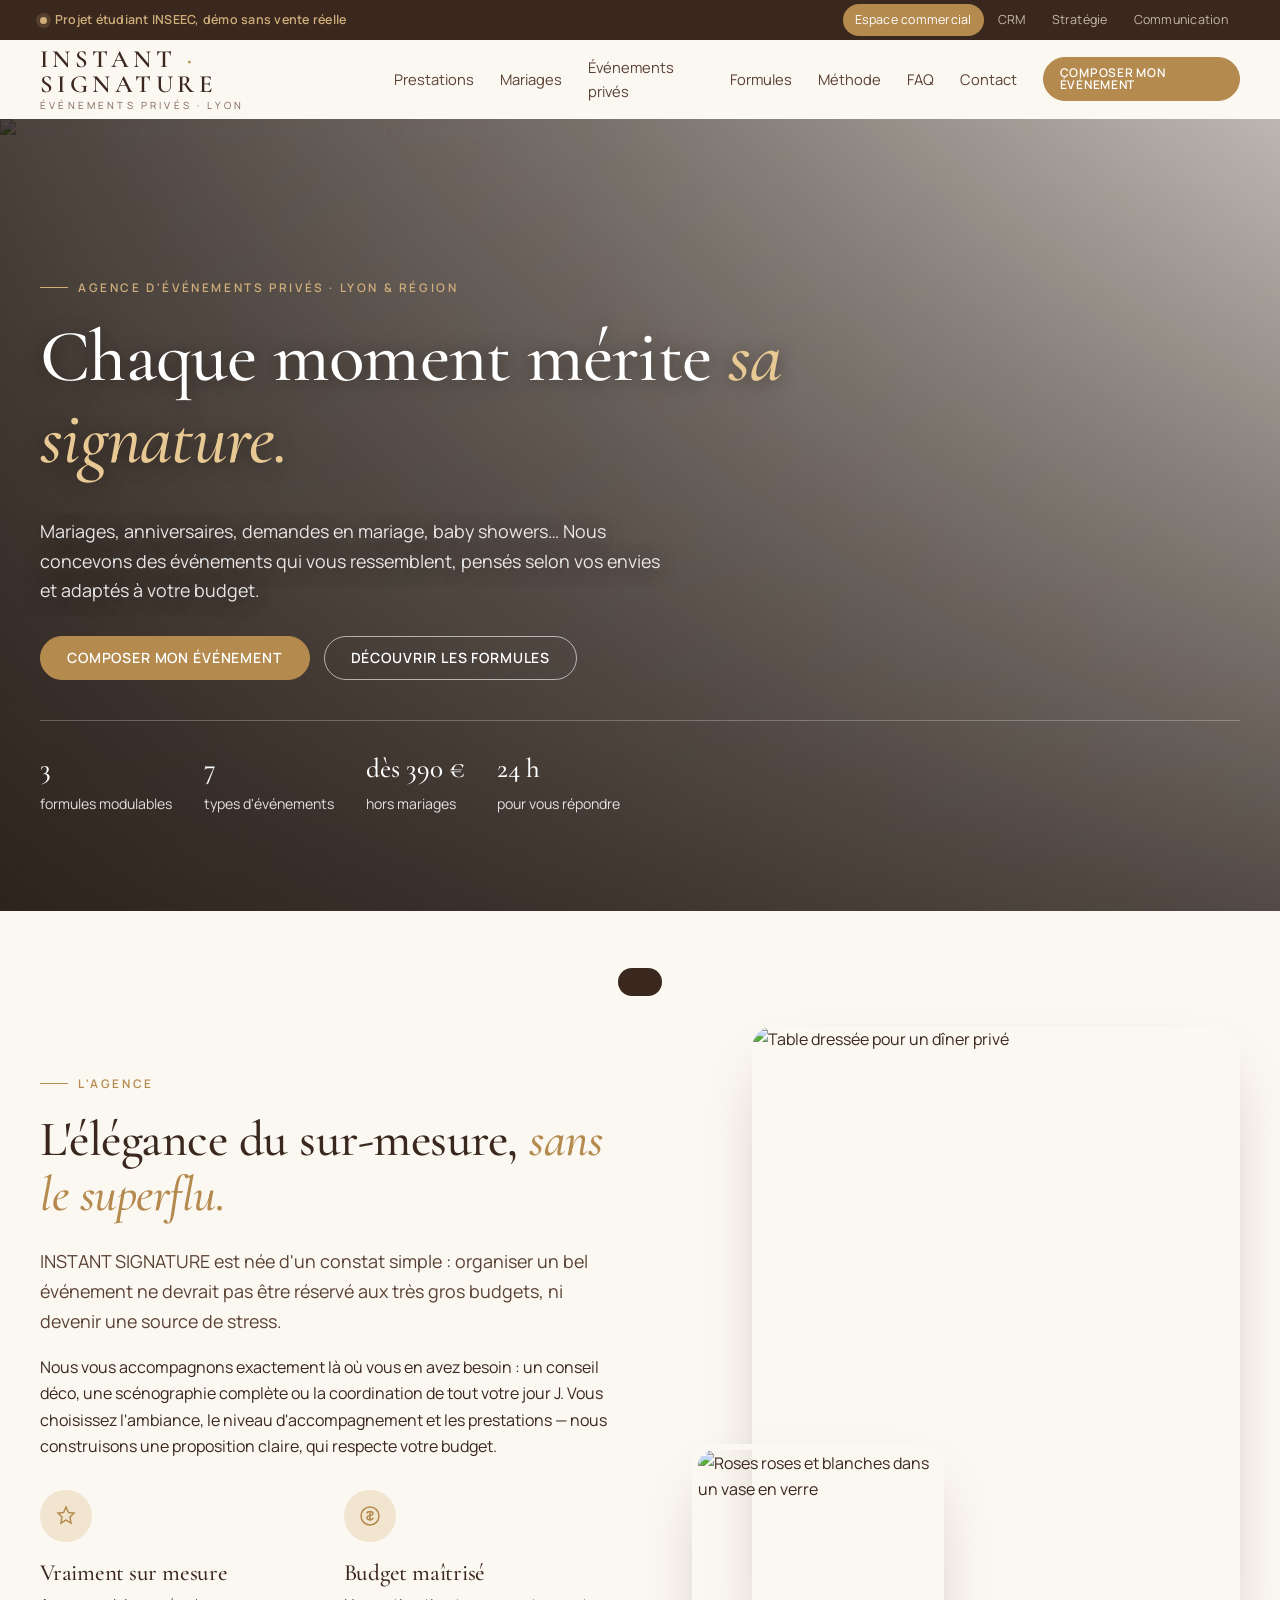
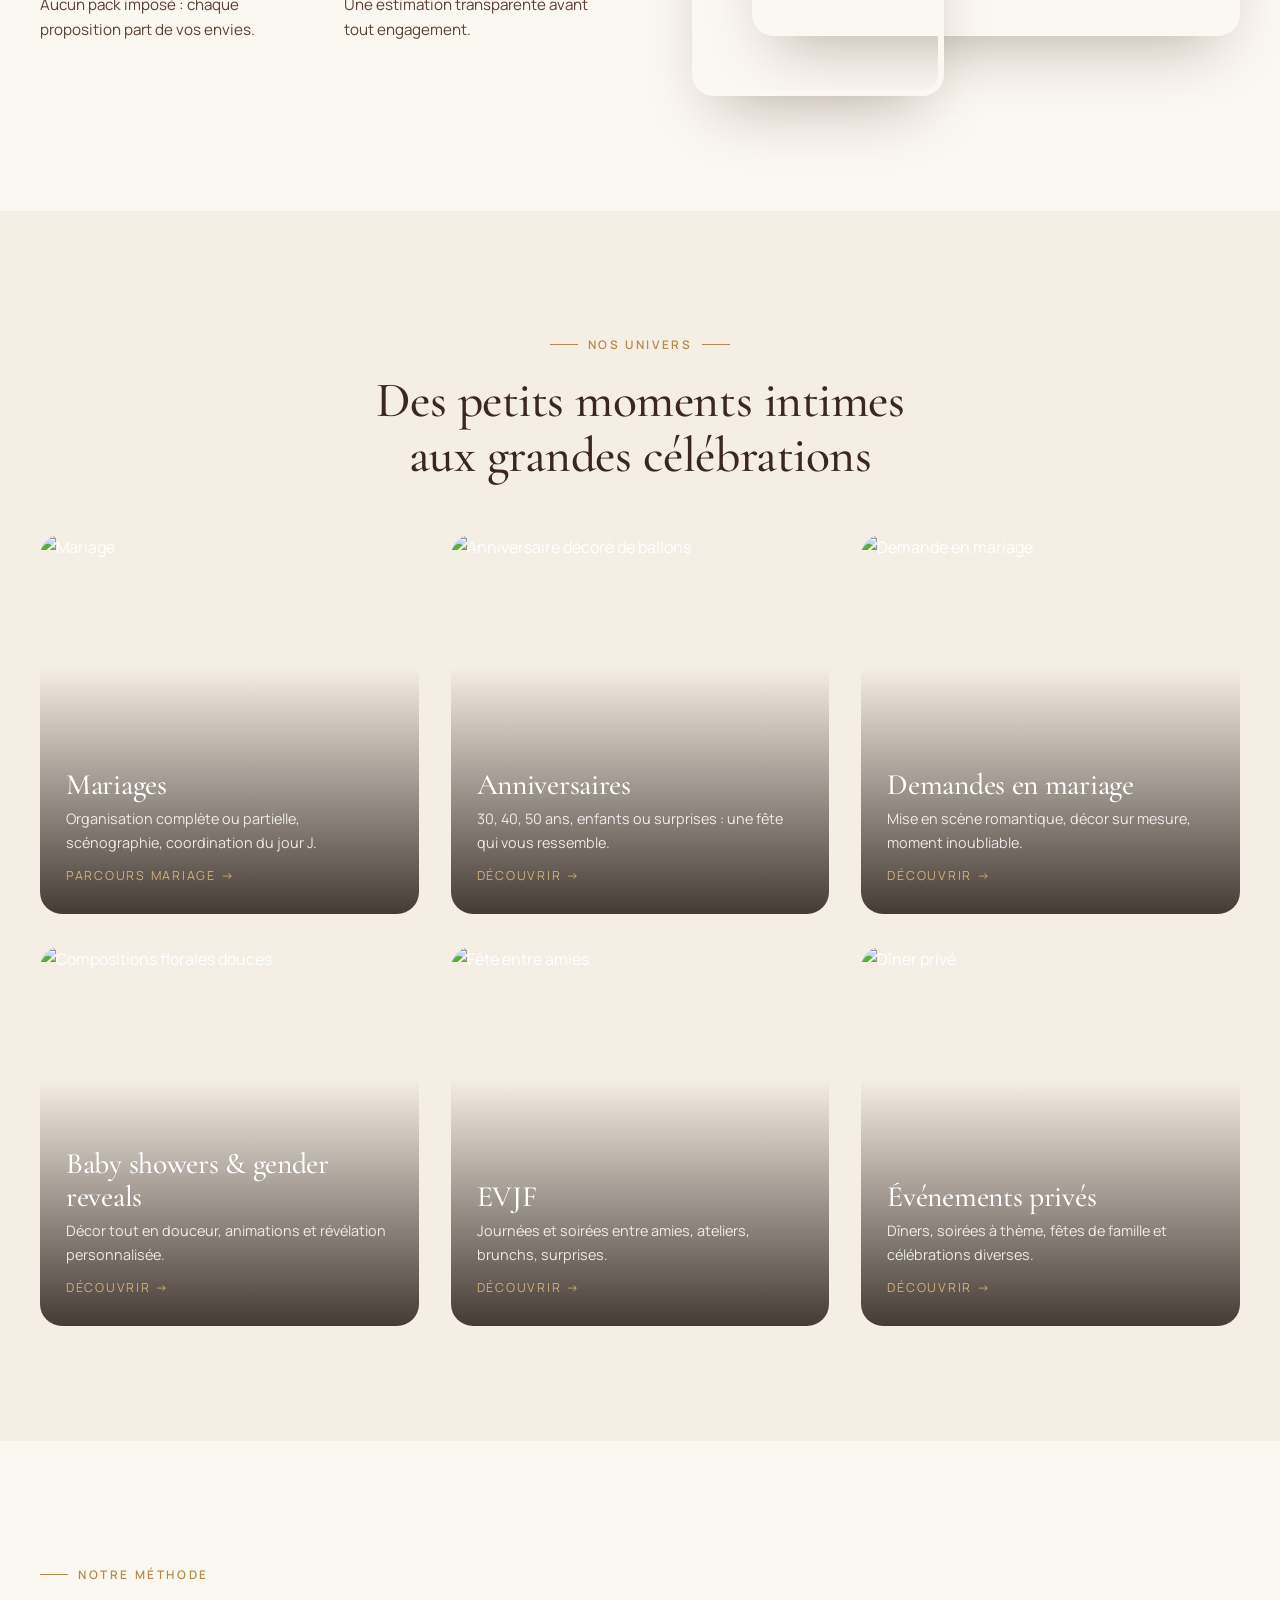
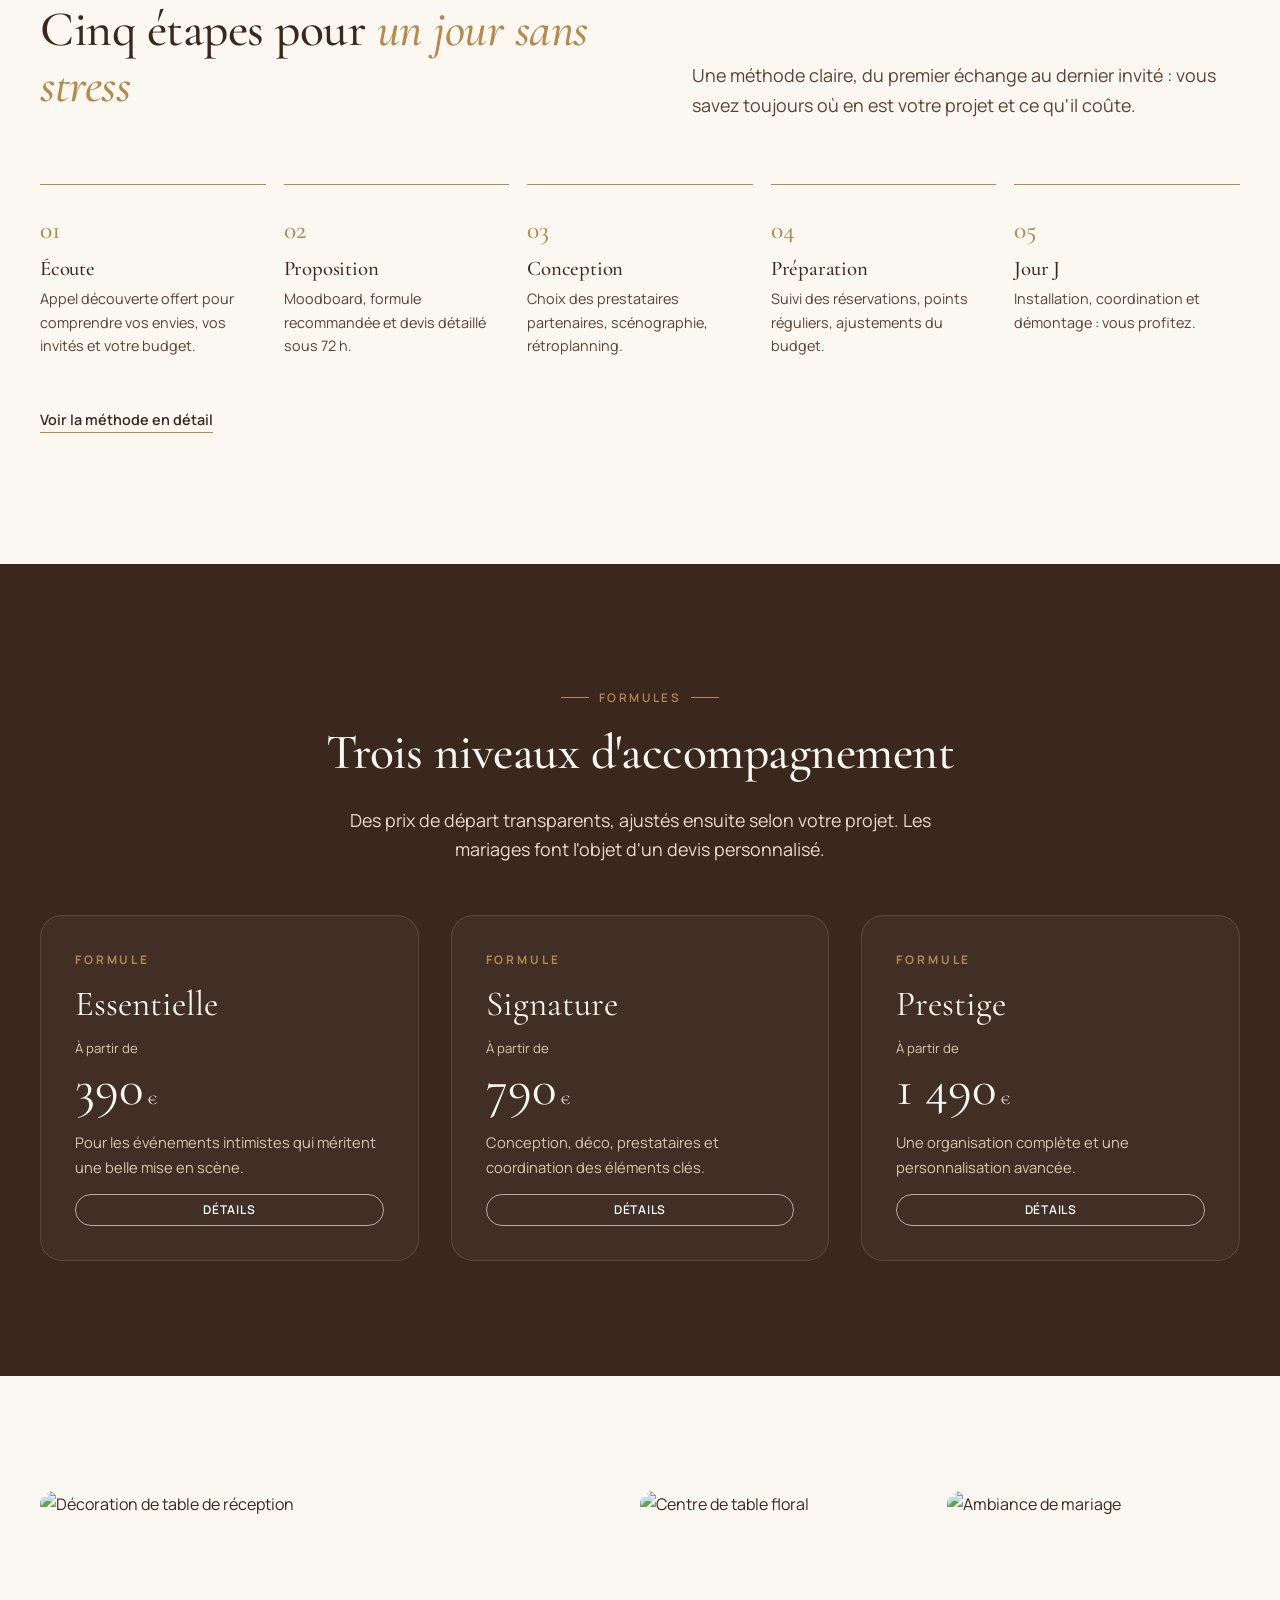
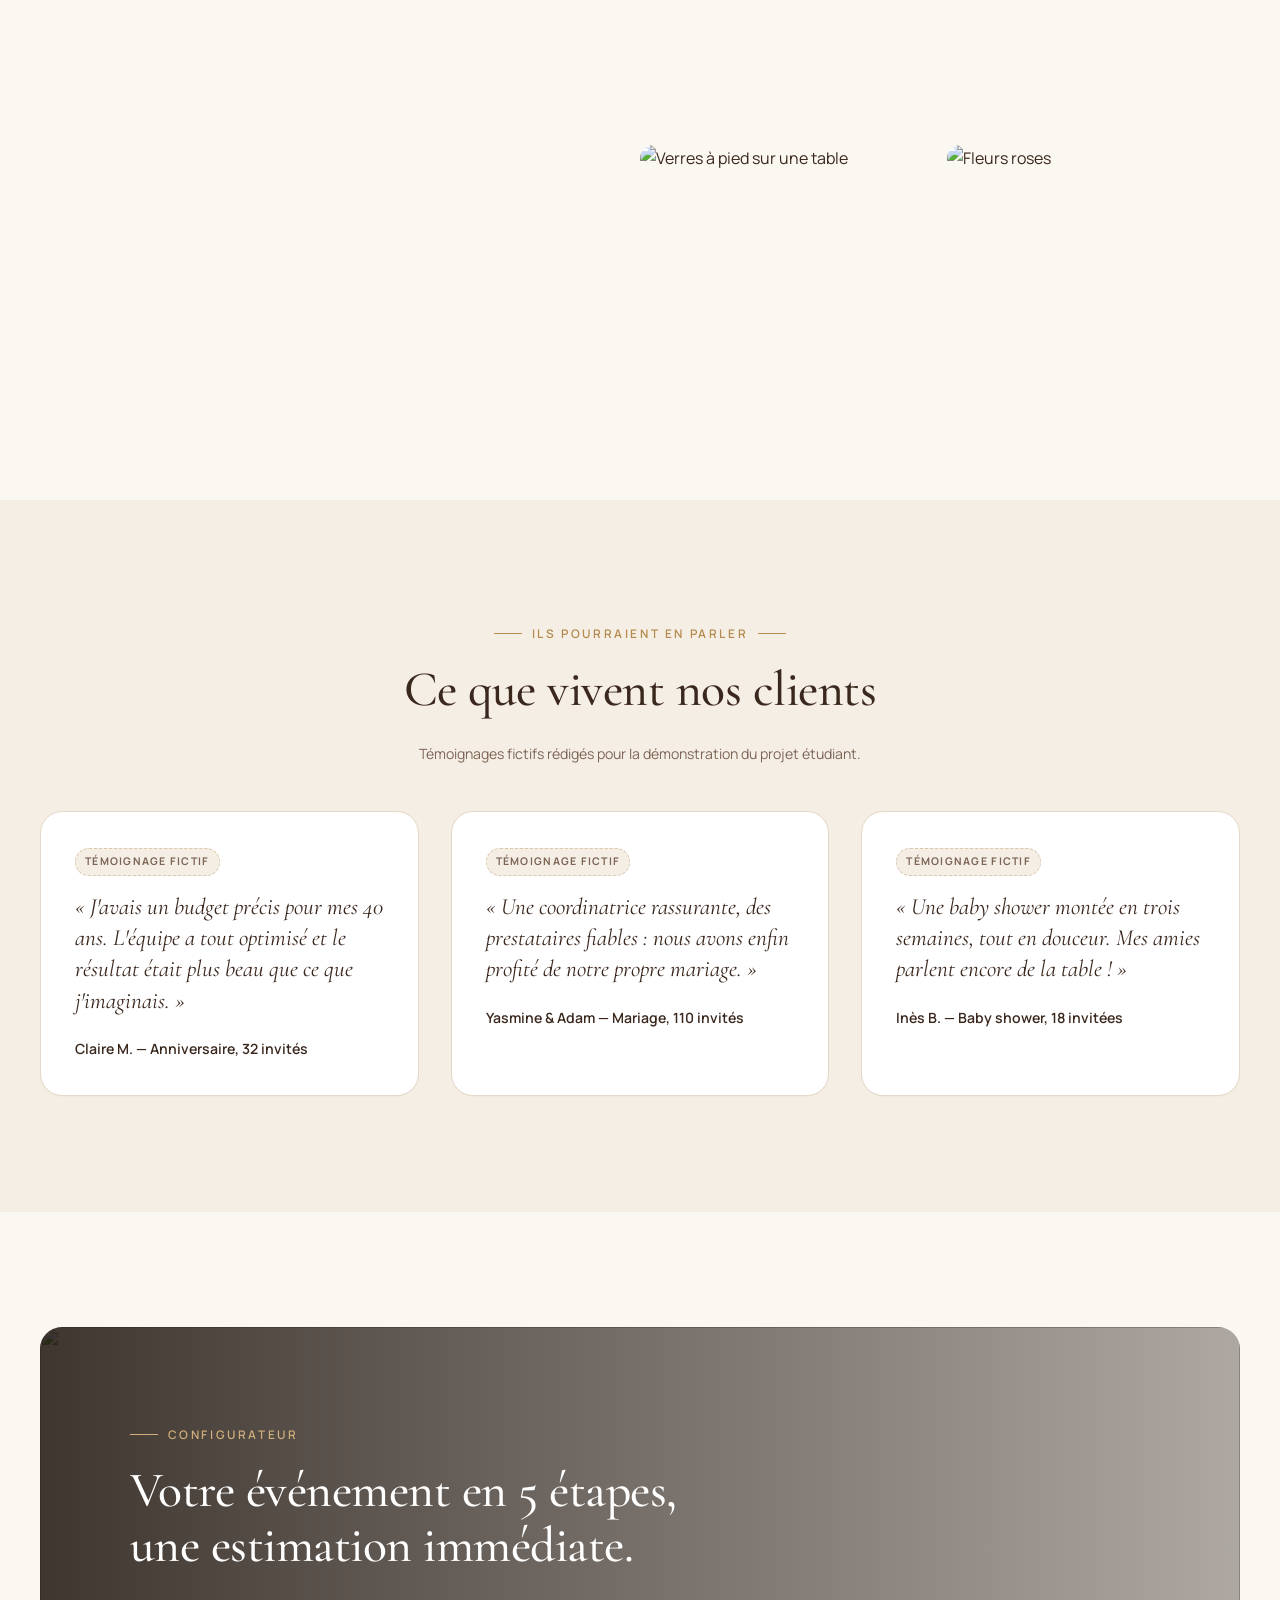
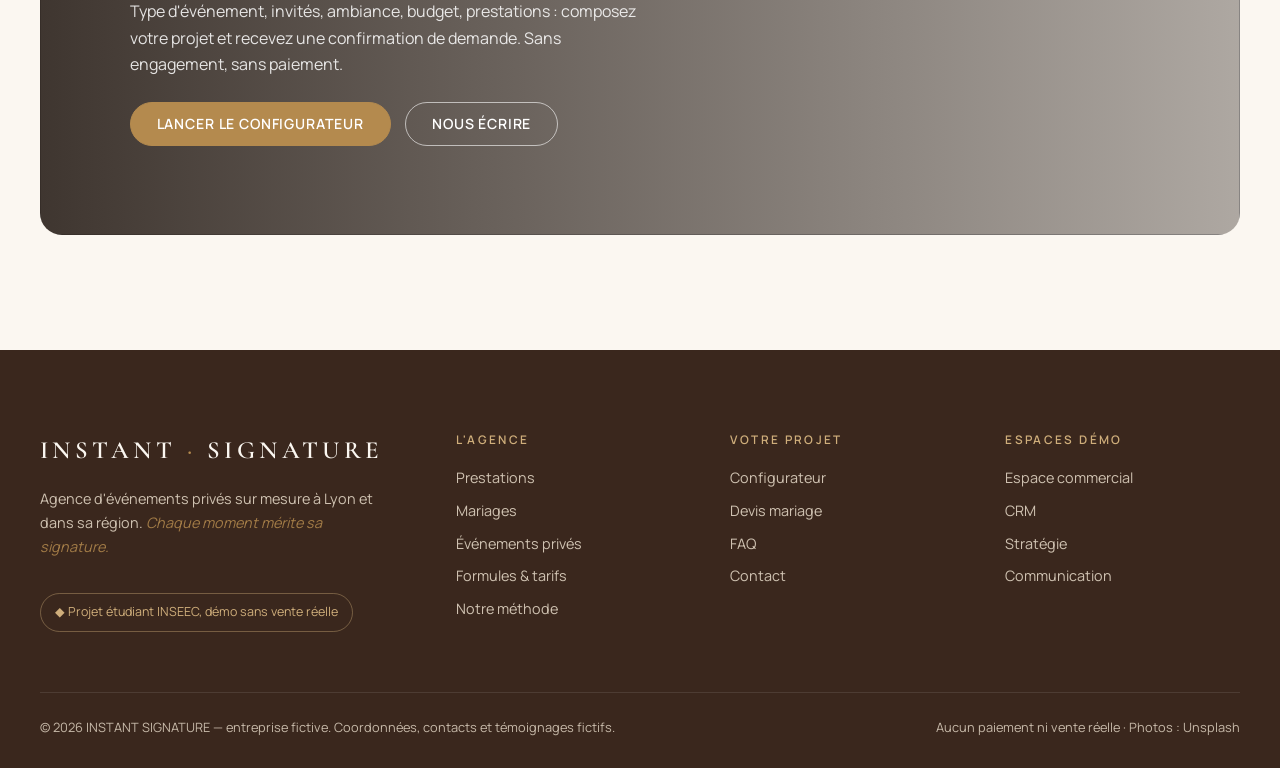
==== index.html @ fc2861c8 "Add files via upload" ====
<!doctype html>
<html lang="fr">
<head>
  <meta charset="utf-8">
  <meta name="viewport" content="width=device-width, initial-scale=1">
  <title>INSTANT SIGNATURE — Événements privés sur mesure à Lyon</title>
  <meta name="description" content="Agence d'événements privés à Lyon : mariages, anniversaires, demandes en mariage, baby showers, EVJF. Un événement à votre image, adapté à votre budget. Projet étudiant INSEEC.">
  <link rel="preconnect" href="https://fonts.googleapis.com"><link rel="preconnect" href="https://fonts.gstatic.com" crossorigin>
  <link href="https://fonts.googleapis.com/css2?family=Cormorant+Garamond:ital,wght@0,400;0,500;0,600;1,400;1,500&family=Manrope:wght@300;400;500;600;700;800&display=swap" rel="stylesheet">
  <link rel="stylesheet" href="assets/css/style.css">
  <link rel="icon" href="data:image/svg+xml,%3Csvg xmlns='http://www.w3.org/2000/svg' viewBox='0 0 64 64'%3E%3Crect width='64' height='64' rx='14' fill='%233A271D'/%3E%3Ctext x='32' y='43' font-family='Georgia' font-size='30' fill='%23CFAE7B' text-anchor='middle'%3EIS%3C/text%3E%3C/svg%3E">
</head>
<body data-space="commercial" data-page="accueil">

<section class="hero">
  <div class="hero-media"><img src="https://images.unsplash.com/photo-1519225421980-715cb0215aed?auto=format&fit=crop&w=2000&q=80" alt="Table de réception dressée avec verres en cristal et lumière douce"></div>
  <div class="container">
    <span class="eyebrow">Agence d'événements privés · Lyon & région</span>
    <h1>Chaque moment mérite <em>sa signature.</em></h1>
    <p class="lead">Mariages, anniversaires, demandes en mariage, baby showers… Nous concevons des événements qui vous ressemblent, pensés selon vos envies et adaptés à votre budget.</p>
    <div class="btn-row" style="margin-top:30px">
      <a href="configurateur.html" class="btn gold">Composer mon événement</a>
      <a href="formules.html" class="btn light">Découvrir les formules</a>
    </div>
    <div class="hero-meta">
      <div><b>3</b>formules modulables</div>
      <div><b>7</b>types d'événements</div>
      <div><b>dès 390 €</b>hors mariages</div>
      <div><b>24 h</b>pour vous répondre</div>
    </div>
  </div>
</section>

<section class="section">
  <div class="container split">
    <div class="reveal">
      <span class="eyebrow">L'agence</span>
      <h2>L'élégance du sur-mesure, <em class="gold">sans le superflu.</em></h2>
      <p class="lead">INSTANT SIGNATURE est née d'un constat simple : organiser un bel événement ne devrait pas être réservé aux très gros budgets, ni devenir une source de stress.</p>
      <p>Nous vous accompagnons exactement là où vous en avez besoin : un conseil déco, une scénographie complète ou la coordination de tout votre jour J. Vous choisissez l'ambiance, le niveau d'accompagnement et les prestations — nous construisons une proposition claire, qui respecte votre budget.</p>
      <div class="grid g2" style="margin-top:30px">
        <div class="feature"><div class="icon-badge"><svg viewBox="0 0 24 24" fill="none" stroke="currentColor" stroke-width="1.5"><path d="M12 3l2.5 5.5L20 9l-4 4 1 6-5-3-5 3 1-6-4-4 5.5-.5z"/></svg></div><h4>Vraiment sur mesure</h4><p>Aucun pack imposé : chaque proposition part de vos envies.</p></div>
        <div class="feature"><div class="icon-badge"><svg viewBox="0 0 24 24" fill="none" stroke="currentColor" stroke-width="1.5"><circle cx="12" cy="12" r="9"/><path d="M12 7v10M9 9.5c0-1.4 1.3-2 3-2s3 .8 3 2-1.3 1.7-3 2-3 .9-3 2.2 1.3 2 3 2 3-.7 3-2"/></svg></div><h4>Budget maîtrisé</h4><p>Une estimation transparente avant tout engagement.</p></div>
      </div>
    </div>
    <div class="stack-img reveal">
      <div class="figure"><img src="https://images.unsplash.com/photo-1561593367-66c79c2294e6?auto=format&fit=crop&w=1000&q=80" alt="Table dressée pour un dîner privé"></div>
      <div class="figure"><img src="https://images.unsplash.com/photo-1590683673322-0f3fabd72169?auto=format&fit=crop&w=600&q=80" alt="Roses roses et blanches dans un vase en verre"></div>
    </div>
  </div>
</section>

<section class="section bg-beige">
  <div class="container">
    <div class="center reveal" style="margin-bottom:50px">
      <span class="eyebrow">Nos univers</span>
      <h2>Des petits moments intimes <br>aux grandes célébrations</h2>
    </div>
    <div class="grid g3">
      <a href="mariages.html" class="event-card reveal"><img src="https://images.unsplash.com/photo-1519741497674-611481863552?auto=format&fit=crop&w=900&q=80" alt="Mariage"><div class="body"><h3>Mariages</h3><p>Organisation complète ou partielle, scénographie, coordination du jour J.</p><span class="arrow">Parcours mariage →</span></div></a>
      <a href="evenements-prives.html#anniversaires" class="event-card reveal"><img src="https://images.unsplash.com/photo-1530103862676-de8c9debad1d?auto=format&fit=crop&w=900&q=80" alt="Anniversaire décoré de ballons"><div class="body"><h3>Anniversaires</h3><p>30, 40, 50 ans, enfants ou surprises : une fête qui vous ressemble.</p><span class="arrow">Découvrir →</span></div></a>
      <a href="evenements-prives.html#demandes" class="event-card reveal"><img src="https://images.unsplash.com/photo-1606800052052-a08af7148866?auto=format&fit=crop&w=900&q=80" alt="Demande en mariage"><div class="body"><h3>Demandes en mariage</h3><p>Mise en scène romantique, décor sur mesure, moment inoubliable.</p><span class="arrow">Découvrir →</span></div></a>
      <a href="evenements-prives.html#baby" class="event-card reveal"><img src="https://images.unsplash.com/photo-1487530811176-3780de880c2d?auto=format&fit=crop&w=900&q=80" alt="Compositions florales douces"><div class="body"><h3>Baby showers & gender reveals</h3><p>Décor tout en douceur, animations et révélation personnalisée.</p><span class="arrow">Découvrir →</span></div></a>
      <a href="evenements-prives.html#evjf" class="event-card reveal"><img src="https://images.unsplash.com/photo-1464366400600-7168b8af9bc3?auto=format&fit=crop&w=900&q=80" alt="Fête entre amies"><div class="body"><h3>EVJF</h3><p>Journées et soirées entre amies, ateliers, brunchs, surprises.</p><span class="arrow">Découvrir →</span></div></a>
      <a href="evenements-prives.html#prives" class="event-card reveal"><img src="https://images.unsplash.com/photo-1649615644622-6d83f48e69c5?auto=format&fit=crop&w=900&q=80" alt="Dîner privé"><div class="body"><h3>Événements privés</h3><p>Dîners, soirées à thème, fêtes de famille et célébrations diverses.</p><span class="arrow">Découvrir →</span></div></a>
    </div>
  </div>
</section>

<section class="section">
  <div class="container">
    <div class="split" style="align-items:end;margin-bottom:46px">
      <div class="reveal"><span class="eyebrow">Notre méthode</span><h2>Cinq étapes pour <em class="gold">un jour sans stress</em></h2></div>
      <p class="lead reveal">Une méthode claire, du premier échange au dernier invité : vous savez toujours où en est votre projet et ce qu'il coûte.</p>
    </div>
    <div class="steps-h reveal">
      <div class="s"><b>01</b><h4>Écoute</h4><p>Appel découverte offert pour comprendre vos envies, vos invités et votre budget.</p></div>
      <div class="s"><b>02</b><h4>Proposition</h4><p>Moodboard, formule recommandée et devis détaillé sous 72 h.</p></div>
      <div class="s"><b>03</b><h4>Conception</h4><p>Choix des prestataires partenaires, scénographie, rétroplanning.</p></div>
      <div class="s"><b>04</b><h4>Préparation</h4><p>Suivi des réservations, points réguliers, ajustements du budget.</p></div>
      <div class="s"><b>05</b><h4>Jour J</h4><p>Installation, coordination et démontage : vous profitez.</p></div>
    </div>
    <p style="margin-top:34px"><a class="link-arrow" href="methode.html">Voir la méthode en détail</a></p>
  </div>
</section>

<section class="section bg-choco">
  <div class="container">
    <div class="center" style="margin-bottom:50px">
      <span class="eyebrow">Formules</span>
      <h2>Trois niveaux d'accompagnement</h2>
      <p class="lead" style="color:var(--beige)">Des prix de départ transparents, ajustés ensuite selon votre projet. Les mariages font l'objet d'un devis personnalisé.</p>
    </div>
    <div class="grid g3 pricing">
      <div class="card price-card" style="background:rgba(255,255,255,.04);border-color:rgba(255,255,255,.12);color:var(--ivory)">
        <span class="tier">Formule</span><span class="name">Essentielle</span><span class="from" style="color:var(--beige-2)">À partir de</span><span class="amount">390<small> €</small></span>
        <p style="color:var(--beige-2);font-size:.92rem">Pour les événements intimistes qui méritent une belle mise en scène.</p>
        <a href="formules.html#essentielle" class="btn light sm">Détails</a>
      </div>
      <div class="card price-card" style="background:rgba(255,255,255,.04);border-color:rgba(255,255,255,.12);color:var(--ivory)">
        <span class="tier">Formule</span><span class="name">Signature</span><span class="from" style="color:var(--beige-2)">À partir de</span><span class="amount">790<small> €</small></span>
        <p style="color:var(--beige-2);font-size:.92rem">Conception, déco, prestataires et coordination des éléments clés.</p>
        <a href="formules.html#signature" class="btn light sm">Détails</a>
      </div>
      <div class="card price-card" style="background:rgba(255,255,255,.04);border-color:rgba(255,255,255,.12);color:var(--ivory)">
        <span class="tier">Formule</span><span class="name">Prestige</span><span class="from" style="color:var(--beige-2)">À partir de</span><span class="amount">1 490<small> €</small></span>
        <p style="color:var(--beige-2);font-size:.92rem">Une organisation complète et une personnalisation avancée.</p>
        <a href="formules.html#prestige" class="btn light sm">Détails</a>
      </div>
    </div>
  </div>
</section>

<section class="section">
  <div class="container">
    <div class="gallery reveal">
      <figure><img src="https://images.unsplash.com/photo-1478146896981-b80fe463b330?auto=format&fit=crop&w=1200&q=80" alt="Décoration de table de réception"></figure>
      <figure><img src="https://images.unsplash.com/photo-1559373098-518914f1c315?auto=format&fit=crop&w=700&q=80" alt="Centre de table floral"></figure>
      <figure><img src="https://images.unsplash.com/photo-1465495976277-4387d4b0b4c6?auto=format&fit=crop&w=700&q=80" alt="Ambiance de mariage"></figure>
      <figure><img src="https://images.unsplash.com/photo-1502635385003-ee1e6a1a742d?auto=format&fit=crop&w=700&q=80" alt="Verres à pied sur une table"></figure>
      <figure><img src="https://images.unsplash.com/photo-1490750967868-88aa4486c946?auto=format&fit=crop&w=700&q=80" alt="Fleurs roses"></figure>
    </div>
  </div>
</section>

<section class="section bg-beige">
  <div class="container">
    <div class="center" style="margin-bottom:46px">
      <span class="eyebrow">Ils pourraient en parler</span>
      <h2>Ce que vivent nos clients</h2>
      <p class="muted small">Témoignages fictifs rédigés pour la démonstration du projet étudiant.</p>
    </div>
    <div class="grid g3">
      <div class="card testi reveal"><span class="fictif">Témoignage fictif</span><blockquote>« J'avais un budget précis pour mes 40 ans. L'équipe a tout optimisé et le résultat était plus beau que ce que j'imaginais. »</blockquote><span class="who">Claire M. — Anniversaire, 32 invités</span></div>
      <div class="card testi reveal"><span class="fictif">Témoignage fictif</span><blockquote>« Une coordinatrice rassurante, des prestataires fiables : nous avons enfin profité de notre propre mariage. »</blockquote><span class="who">Yasmine & Adam — Mariage, 110 invités</span></div>
      <div class="card testi reveal"><span class="fictif">Témoignage fictif</span><blockquote>« Une baby shower montée en trois semaines, tout en douceur. Mes amies parlent encore de la table ! »</blockquote><span class="who">Inès B. — Baby shower, 18 invitées</span></div>
    </div>
  </div>
</section>

<section class="section">
  <div class="container">
    <div class="cta-band reveal">
      <img src="https://images.unsplash.com/photo-1469371670807-013ccf25f16a?auto=format&fit=crop&w=1800&q=80" alt="">
      <span class="eyebrow" style="color:var(--gold-2)">Configurateur</span>
      <h2>Votre événement en 5 étapes, une estimation immédiate.</h2>
      <p>Type d'événement, invités, ambiance, budget, prestations : composez votre projet et recevez une confirmation de demande. Sans engagement, sans paiement.</p>
      <div class="btn-row" style="margin-top:24px"><a href="configurateur.html" class="btn gold">Lancer le configurateur</a><a href="contact.html" class="btn light">Nous écrire</a></div>
    </div>
  </div>
</section>

<script src="assets/js/layout.js"></script>
</body>
</html>
---- assets/css/style.css ----
/* =========================================================
   INSTANT SIGNATURE — Charte graphique
   Ivoire · Beige · Brun chocolat · Doré discret
   ========================================================= */
:root {
  --ivory: #FBF7F1;
  --ivory-2: #F5EEE4;
  --beige: #E9DDCB;
  --beige-2: #D9C7AE;
  --choco: #3A271D;
  --choco-2: #5A4134;
  --choco-3: #7D6556;
  --gold: #B48A4E;
  --gold-2: #CFAE7B;
  --gold-soft: #F1E5D0;
  --white: #FFFFFF;
  --line: #E4D8C6;
  --ok: #4F7A5A;
  --ko: #A2493B;
  --info: #5C6F8C;
  --warn: #B07A2C;
  --serif: "Cormorant Garamond", "Times New Roman", serif;
  --sans: "Manrope", system-ui, -apple-system, "Segoe UI", sans-serif;
  --radius: 14px;
  --radius-lg: 22px;
  --shadow: 0 10px 30px -12px rgba(58, 39, 29, .18);
  --shadow-lg: 0 30px 60px -25px rgba(58, 39, 29, .35);
  --max: 1200px;
}

*, *::before, *::after { box-sizing: border-box; }
html { scroll-behavior: smooth; }
body {
  margin: 0;
  background: var(--ivory);
  color: var(--choco);
  font-family: var(--sans);
  font-size: 16px;
  line-height: 1.65;
  -webkit-font-smoothing: antialiased;
  overflow-x: hidden;
}
img { max-width: 100%; display: block; }
a { color: inherit; }
h1, h2, h3, h4 { font-family: var(--serif); font-weight: 500; line-height: 1.12; margin: 0 0 .5em; letter-spacing: -.01em; }
h1 { font-size: clamp(2.5rem, 6vw, 4.6rem); }
h2 { font-size: clamp(2rem, 4vw, 3.1rem); }
h3 { font-size: clamp(1.4rem, 2.4vw, 1.85rem); }
h4 { font-size: 1.25rem; }
p { margin: 0 0 1em; }
em.gold, .gold { color: var(--gold); font-style: italic; }
.container { width: min(var(--max), 100% - 32px); margin-inline: auto; }
.narrow { width: min(820px, 100% - 32px); margin-inline: auto; }
.section { padding: clamp(64px, 9vw, 120px) 0; }
.section.tight { padding: clamp(40px, 6vw, 72px) 0; }
.bg-beige { background: var(--ivory-2); }
.bg-choco { background: var(--choco); color: var(--ivory); }
.bg-choco h2, .bg-choco h3 { color: var(--ivory); }
.eyebrow {
  display: inline-flex; align-items: center; gap: 10px;
  font-size: .74rem; letter-spacing: .22em; text-transform: uppercase;
  color: var(--gold); font-weight: 600; margin-bottom: 18px;
}
.eyebrow::before { content: ""; width: 28px; height: 1px; background: currentColor; }
.lead { font-size: 1.12rem; color: var(--choco-2); max-width: 640px; }
.muted { color: var(--choco-3); }
.small { font-size: .88rem; }
.center { text-align: center; }
.center .lead { margin-inline: auto; }
.center .eyebrow::after { content: ""; width: 28px; height: 1px; background: currentColor; }

/* ---------- Bandeau projet étudiant + barre des espaces ---------- */
.demo-bar {
  background: var(--choco); color: var(--beige);
  font-size: .78rem; letter-spacing: .02em;
}
.demo-bar .container { display: flex; align-items: center; justify-content: space-between; gap: 16px; min-height: 40px; flex-wrap: wrap; }
.demo-flag { display: inline-flex; align-items: center; gap: 8px; }
.demo-flag b { color: var(--gold-2); font-weight: 600; }
.demo-flag .dot { width: 7px; height: 7px; border-radius: 50%; background: var(--gold-2); box-shadow: 0 0 0 4px rgba(207,174,123,.18); }
.spaces { display: flex; gap: 2px; flex-wrap: wrap; }
.spaces a {
  text-decoration: none; padding: 6px 12px; border-radius: 999px;
  color: var(--beige); opacity: .8; transition: .2s;
}
.spaces a:hover { opacity: 1; background: rgba(255,255,255,.06); }
.spaces a.active { background: var(--gold); color: var(--white); opacity: 1; }

/* ---------- Header ---------- */
.site-header {
  position: sticky; top: 0; z-index: 50;
  background: rgba(251, 247, 241, .9);
  backdrop-filter: saturate(1.2) blur(12px);
  border-bottom: 1px solid transparent;
  transition: border-color .3s, box-shadow .3s;
}
.site-header.scrolled { border-color: var(--line); box-shadow: 0 6px 20px -18px rgba(58,39,29,.5); }
.site-header .container { display: flex; align-items: center; justify-content: space-between; height: 78px; gap: 24px; }
.brand { text-decoration: none; display: flex; flex-direction: column; line-height: 1; }
.brand-name { font-family: var(--serif); font-size: 1.55rem; letter-spacing: .18em; font-weight: 600; }
.brand-name span { color: var(--gold); }
.brand-sub { font-size: .62rem; letter-spacing: .32em; text-transform: uppercase; color: var(--choco-3); margin-top: 5px; }
.main-nav { display: flex; align-items: center; gap: 26px; }
.main-nav a { text-decoration: none; font-size: .92rem; color: var(--choco-2); position: relative; padding: 6px 0; }
.main-nav a::after { content: ""; position: absolute; left: 0; bottom: 0; height: 1px; width: 0; background: var(--gold); transition: width .3s; }
.main-nav a:hover::after, .main-nav a.active::after { width: 100%; }
.main-nav a.active { color: var(--choco); font-weight: 600; }
.nav-toggle { display: none; background: none; border: 0; width: 44px; height: 44px; cursor: pointer; color: var(--choco); }
.nav-toggle span { display: block; width: 24px; height: 1.5px; background: currentColor; margin: 6px auto; transition: .3s; }

/* ---------- Buttons ---------- */
.btn {
  display: inline-flex; align-items: center; justify-content: center; gap: 10px;
  padding: 14px 26px; border-radius: 999px; border: 1px solid var(--choco);
  font: 600 .88rem/1 var(--sans); letter-spacing: .06em; text-transform: uppercase;
  text-decoration: none; cursor: pointer; transition: .25s; background: var(--choco); color: var(--ivory);
}
.btn:hover { background: var(--choco-2); transform: translateY(-1px); box-shadow: var(--shadow); }
.btn.gold { background: var(--gold); border-color: var(--gold); color: var(--white); }
.btn.gold:hover { background: #9E7741; }
.btn.ghost { background: transparent; color: var(--choco); }
.btn.ghost:hover { background: var(--choco); color: var(--ivory); }
.btn.light { background: transparent; border-color: rgba(255,255,255,.6); color: var(--white); }
.btn.light:hover { background: var(--white); color: var(--choco); }
.btn.sm { padding: 9px 16px; font-size: .75rem; }
.btn[disabled] { opacity: .45; pointer-events: none; }
.link-arrow { text-decoration: none; font-weight: 600; font-size: .9rem; color: var(--choco); border-bottom: 1px solid var(--gold); padding-bottom: 3px; }
.link-arrow:hover { color: var(--gold); }
.btn-row { display: flex; gap: 14px; flex-wrap: wrap; }

/* ---------- Hero ---------- */
.hero { position: relative; min-height: min(88vh, 820px); display: grid; align-items: end; color: var(--white); overflow: hidden; }
.hero-media { position: absolute; inset: 0; }
.hero-media img { width: 100%; height: 100%; object-fit: cover; transform: scale(1.04); animation: heroZoom 14s ease-out forwards; }
@keyframes heroZoom { to { transform: scale(1); } }
.hero::after { content: ""; position: absolute; inset: 0; background: linear-gradient(180deg, rgba(30,20,14,.15) 0%, rgba(30,20,14,.25) 45%, rgba(30,20,14,.78) 100%); }
.hero .container { position: relative; z-index: 2; padding: 0 0 clamp(48px, 8vw, 96px); }
.hero h1 { color: var(--white); max-width: 900px; }
.hero h1 em { color: var(--gold-2); }
.hero .lead { color: rgba(255,255,255,.88); }
.hero .eyebrow { color: var(--gold-2); }
.hero-meta { display: flex; gap: 32px; flex-wrap: wrap; margin-top: 40px; padding-top: 26px; border-top: 1px solid rgba(255,255,255,.25); font-size: .88rem; color: rgba(255,255,255,.85); }
.hero-meta b { display: block; font-family: var(--serif); font-size: 1.7rem; font-weight: 500; color: var(--white); }

.page-hero { position: relative; padding: clamp(70px, 10vw, 130px) 0 clamp(50px, 7vw, 90px); overflow: hidden; }
.page-hero.with-img { color: var(--white); min-height: 460px; display: flex; align-items: flex-end; }
.page-hero.with-img .bg { position: absolute; inset: 0; }
.page-hero.with-img .bg img { width: 100%; height: 100%; object-fit: cover; }
.page-hero.with-img::after { content: ""; position: absolute; inset: 0; background: linear-gradient(180deg, rgba(30,20,14,.2), rgba(30,20,14,.72)); }
.page-hero.with-img .container { position: relative; z-index: 2; }
.page-hero.with-img h1 { color: var(--white); }
.page-hero.with-img .lead { color: rgba(255,255,255,.88); }
.page-hero.with-img .eyebrow { color: var(--gold-2); }
.breadcrumb { font-size: .8rem; color: var(--choco-3); margin-bottom: 18px; }
.with-img .breadcrumb { color: rgba(255,255,255,.75); }
.breadcrumb a { text-decoration: none; }

/* ---------- Grids & cards ---------- */
.grid { display: grid; gap: clamp(18px, 2.5vw, 32px); }
.g2 { grid-template-columns: repeat(2, 1fr); }
.g3 { grid-template-columns: repeat(3, 1fr); }
.g4 { grid-template-columns: repeat(4, 1fr); }
.split { display: grid; grid-template-columns: 1.05fr 1fr; gap: clamp(32px, 6vw, 90px); align-items: center; }
.split.rev > :first-child { order: 2; }
.card {
  background: var(--white); border: 1px solid var(--line); border-radius: var(--radius-lg);
  padding: clamp(22px, 3vw, 34px); box-shadow: 0 1px 0 rgba(58,39,29,.02);
}
.card h3 { margin-bottom: .35em; }
.card.flat { background: transparent; }
.card.beige { background: var(--ivory-2); }
.figure { position: relative; border-radius: var(--radius-lg); overflow: hidden; box-shadow: var(--shadow-lg); }
.figure img { width: 100%; height: 100%; object-fit: cover; aspect-ratio: 4/5; }
.figure.wide img { aspect-ratio: 16/11; }
.figure .tag { position: absolute; left: 18px; bottom: 18px; background: rgba(251,247,241,.94); color: var(--choco); padding: 10px 16px; border-radius: 999px; font-size: .8rem; font-weight: 600; }
.stack-img { position: relative; padding: 0 0 60px 60px; }
.stack-img .figure:last-child { position: absolute; left: 0; bottom: 0; width: 46%; border: 6px solid var(--ivory); }
.stack-img .figure:last-child img { aspect-ratio: 1; }

/* Event cards */
.event-card { position: relative; border-radius: var(--radius-lg); overflow: hidden; text-decoration: none; color: var(--white); min-height: 380px; display: flex; align-items: flex-end; isolation: isolate; }
.event-card img { position: absolute; inset: 0; width: 100%; height: 100%; object-fit: cover; z-index: -2; transition: transform .8s cubic-bezier(.2,.7,.2,1); }
.event-card::after { content: ""; position: absolute; inset: 0; z-index: -1; background: linear-gradient(180deg, transparent 35%, rgba(30,20,14,.82)); }
.event-card:hover img { transform: scale(1.06); }
.event-card .body { padding: 26px; }
.event-card h3 { color: var(--white); margin-bottom: 6px; }
.event-card p { font-size: .9rem; color: rgba(255,255,255,.85); margin: 0; }
.event-card .arrow { display: inline-block; margin-top: 12px; font-size: .78rem; letter-spacing: .14em; text-transform: uppercase; color: var(--gold-2); }

/* Values / icons */
.icon-badge { width: 52px; height: 52px; border-radius: 50%; display: grid; place-items: center; background: var(--gold-soft); color: var(--gold); margin-bottom: 18px; }
.icon-badge svg { width: 24px; height: 24px; }
.feature h4 { font-family: var(--serif); font-size: 1.45rem; margin-bottom: 6px; }
.feature p { color: var(--choco-2); font-size: .95rem; }

/* Pricing */
.pricing { align-items: stretch; }
.price-card { display: flex; flex-direction: column; position: relative; }
.price-card .tier { font-size: .74rem; letter-spacing: .24em; text-transform: uppercase; color: var(--gold); font-weight: 700; }
.price-card .name { font-family: var(--serif); font-size: 2.2rem; margin: 6px 0 4px; }
.price-card .from { font-size: .82rem; color: var(--choco-3); }
.price-card .amount { font-family: var(--serif); font-size: 3.2rem; line-height: 1; margin: 4px 0 16px; }
.price-card .amount small { font-size: 1.1rem; }
.price-card ul { list-style: none; padding: 0; margin: 18px 0 26px; flex: 1; }
.price-card li { padding: 9px 0 9px 28px; border-top: 1px solid var(--line); position: relative; font-size: .95rem; }
.price-card li::before { content: ""; position: absolute; left: 4px; top: 17px; width: 10px; height: 6px; border-left: 1.5px solid var(--gold); border-bottom: 1.5px solid var(--gold); transform: rotate(-45deg); }
.price-card.featured { background: var(--choco); color: var(--ivory); border-color: var(--choco); transform: translateY(-10px); box-shadow: var(--shadow-lg); }
.price-card.featured .from, .price-card.featured .muted { color: var(--beige-2); }
.price-card.featured li { border-color: rgba(255,255,255,.12); }
.price-card.featured .btn { background: var(--gold); border-color: var(--gold); }
.ribbon { position: absolute; top: 18px; right: 18px; background: var(--gold); color: var(--white); font-size: .68rem; letter-spacing: .14em; text-transform: uppercase; padding: 6px 12px; border-radius: 999px; font-weight: 700; }
.notice { display: flex; gap: 14px; align-items: flex-start; padding: 18px 22px; border-radius: var(--radius); background: var(--gold-soft); border: 1px solid #E8D5B3; font-size: .93rem; }
.notice svg { flex: none; width: 22px; height: 22px; color: var(--gold); margin-top: 2px; }

/* Steps / method */
.steps { counter-reset: step; display: grid; gap: 0; }
.step { display: grid; grid-template-columns: 90px 1fr; gap: 24px; padding: 30px 0; border-top: 1px solid var(--line); }
.step:last-child { border-bottom: 1px solid var(--line); }
.step-num { font-family: var(--serif); font-size: 3rem; line-height: 1; color: var(--gold); }
.step h3 { margin-bottom: 6px; }
.steps-h { display: grid; grid-template-columns: repeat(5, 1fr); gap: 18px; }
.steps-h .s { padding: 24px 0 0; border-top: 1px solid var(--gold); }
.steps-h .s b { font-family: var(--serif); color: var(--gold); font-size: 1.6rem; font-weight: 500; }
.steps-h .s h4 { margin: 6px 0; font-family: var(--serif); font-size: 1.3rem; }
.steps-h .s p { font-size: .9rem; color: var(--choco-2); }

/* Testimonials */
.testi { position: relative; }
.testi blockquote { font-family: var(--serif); font-size: 1.45rem; line-height: 1.35; margin: 0 0 18px; font-style: italic; }
.testi .who { font-size: .88rem; font-weight: 600; }
.fictif { display: inline-block; font-size: .66rem; letter-spacing: .12em; text-transform: uppercase; padding: 4px 9px; border-radius: 999px; background: var(--ivory-2); border: 1px dashed var(--beige-2); color: var(--choco-3); font-weight: 700; margin-bottom: 16px; }

/* Gallery strip */
.gallery { display: grid; grid-template-columns: 2fr 1fr 1fr; grid-template-rows: 240px 240px; gap: 14px; }
.gallery figure { margin: 0; border-radius: var(--radius); overflow: hidden; }
.gallery figure:first-child { grid-row: span 2; }
.gallery img { width: 100%; height: 100%; object-fit: cover; transition: transform .8s; }
.gallery figure:hover img { transform: scale(1.05); }

/* CTA band */
.cta-band { position: relative; border-radius: var(--radius-lg); overflow: hidden; padding: clamp(44px, 7vw, 90px); color: var(--white); isolation: isolate; }
.cta-band img { position: absolute; inset: 0; width: 100%; height: 100%; object-fit: cover; z-index: -2; }
.cta-band::after { content: ""; position: absolute; inset: 0; background: linear-gradient(90deg, rgba(30,20,14,.85), rgba(30,20,14,.35)); z-index: -1; }
.cta-band h2 { color: var(--white); max-width: 620px; }
.cta-band p { color: rgba(255,255,255,.85); max-width: 520px; }

/* FAQ */
.faq-item { border-top: 1px solid var(--line); }
.faq-item:last-child { border-bottom: 1px solid var(--line); }
.faq-item summary { list-style: none; cursor: pointer; padding: 24px 50px 24px 0; font-family: var(--serif); font-size: 1.35rem; position: relative; }
.faq-item summary::-webkit-details-marker { display: none; }
.faq-item summary::after { content: "+"; position: absolute; right: 6px; top: 50%; transform: translateY(-50%); font-family: var(--sans); font-weight: 300; font-size: 1.8rem; color: var(--gold); transition: .3s; }
.faq-item[open] summary::after { transform: translateY(-50%) rotate(45deg); }
.faq-item .answer { padding: 0 0 24px; color: var(--choco-2); max-width: 760px; }
.faq-cats { display: flex; gap: 8px; flex-wrap: wrap; margin-bottom: 30px; }

/* Chips / pills */
.chip { display: inline-flex; align-items: center; gap: 6px; padding: 8px 15px; border-radius: 999px; border: 1px solid var(--line); background: var(--white); font-size: .84rem; cursor: pointer; transition: .2s; color: var(--choco-2); font-family: var(--sans); }
.chip:hover { border-color: var(--gold); }
.chip.active { background: var(--choco); color: var(--ivory); border-color: var(--choco); }
.pill { display: inline-block; padding: 4px 11px; border-radius: 999px; font-size: .74rem; font-weight: 600; background: var(--ivory-2); color: var(--choco-2); white-space: nowrap; }

/* ---------- Forms ---------- */
.form { display: grid; gap: 18px; }
.form-row { display: grid; grid-template-columns: 1fr 1fr; gap: 18px; }
.field label, .label { display: block; font-size: .78rem; letter-spacing: .1em; text-transform: uppercase; font-weight: 600; color: var(--choco-2); margin-bottom: 8px; }
.field input, .field select, .field textarea {
  width: 100%; padding: 14px 16px; border: 1px solid var(--line); border-radius: 12px;
  background: var(--white); color: var(--choco); font: 400 1rem var(--sans); transition: .2s;
}
.field textarea { min-height: 130px; resize: vertical; }
.field input:focus, .field select:focus, .field textarea:focus { outline: none; border-color: var(--gold); box-shadow: 0 0 0 4px rgba(180,138,78,.14); }
.field .err { color: var(--ko); font-size: .8rem; margin-top: 6px; display: none; }
.field.invalid input, .field.invalid select, .field.invalid textarea { border-color: var(--ko); }
.field.invalid .err { display: block; }
.check { display: flex; gap: 10px; align-items: flex-start; font-size: .88rem; color: var(--choco-2); }
.check input { margin-top: 4px; accent-color: var(--gold); }

/* ---------- Configurateur ---------- */
.config-wrap { display: grid; grid-template-columns: 1fr 360px; gap: 36px; align-items: start; }
.progress { display: flex; gap: 6px; margin-bottom: 30px; }
.progress .seg { flex: 1; }
.progress .bar { height: 3px; background: var(--line); border-radius: 3px; overflow: hidden; }
.progress .bar i { display: block; height: 100%; width: 0; background: var(--gold); transition: width .5s; }
.progress .seg.done .bar i, .progress .seg.current .bar i { width: 100%; }
.progress .lbl { font-size: .7rem; letter-spacing: .12em; text-transform: uppercase; color: var(--choco-3); margin-top: 8px; display: block; }
.progress .seg.current .lbl { color: var(--choco); font-weight: 700; }
.cstep { display: none; animation: fadeUp .45s ease; }
.cstep.active { display: block; }
@keyframes fadeUp { from { opacity: 0; transform: translateY(12px); } to { opacity: 1; transform: none; } }
.opt-grid { display: grid; grid-template-columns: repeat(auto-fill, minmax(170px, 1fr)); gap: 12px; }
.opt {
  position: relative; border: 1px solid var(--line); border-radius: var(--radius); background: var(--white);
  padding: 18px 16px; cursor: pointer; transition: .2s; text-align: left; font-family: var(--sans); color: var(--choco);
}
.opt:hover { border-color: var(--gold-2); transform: translateY(-2px); }
.opt.selected { border-color: var(--gold); background: var(--gold-soft); box-shadow: 0 0 0 1px var(--gold) inset; }
.opt .t { font-family: var(--serif); font-size: 1.3rem; display: block; }
.opt .d { font-size: .8rem; color: var(--choco-3); display: block; margin-top: 3px; }
.opt .p { font-size: .78rem; font-weight: 700; color: var(--gold); display: block; margin-top: 6px; }
.opt.img-opt { padding: 0; overflow: hidden; }
.opt.img-opt img { width: 100%; aspect-ratio: 4/3; object-fit: cover; }
.opt.img-opt .inner { padding: 12px 14px; }
.opt .tick { position: absolute; top: 10px; right: 10px; width: 22px; height: 22px; border-radius: 50%; background: var(--gold); color: var(--white); display: none; place-items: center; font-size: .75rem; }
.opt.selected .tick { display: grid; }
.range-wrap { padding: 10px 0; }
.range-val { font-family: var(--serif); font-size: 2.6rem; }
input[type=range] { width: 100%; accent-color: var(--gold); }
.recap { position: sticky; top: 100px; }
.recap h3 { font-size: 1.6rem; }
.recap dl { display: grid; grid-template-columns: auto 1fr; gap: 8px 14px; font-size: .9rem; margin: 0 0 20px; }
.recap dt { color: var(--choco-3); }
.recap dd { margin: 0; text-align: right; font-weight: 600; }
.estimate { padding: 18px; border-radius: var(--radius); background: var(--ivory-2); }
.estimate .big { font-family: var(--serif); font-size: 2.2rem; line-height: 1.1; }
.gauge { height: 8px; border-radius: 8px; background: var(--line); overflow: hidden; margin: 10px 0 6px; }
.gauge i { display: block; height: 100%; background: var(--ok); transition: width .5s, background .3s; }
.config-nav { display: flex; justify-content: space-between; gap: 12px; margin-top: 36px; padding-top: 24px; border-top: 1px solid var(--line); }

/* Confirmation */
.confirm-badge { width: 84px; height: 84px; border-radius: 50%; margin: 0 auto 24px; display: grid; place-items: center; background: var(--gold-soft); color: var(--gold); }
.confirm-badge svg { width: 38px; height: 38px; }
.ref { font-family: var(--serif); font-size: 1.6rem; letter-spacing: .08em; }

/* ---------- Footer ---------- */
.site-footer { background: var(--choco); color: var(--beige); padding: 80px 0 30px; font-size: .9rem; }
.site-footer a { text-decoration: none; color: var(--beige); opacity: .85; }
.site-footer a:hover { opacity: 1; color: var(--gold-2); }
.footer-grid { display: grid; grid-template-columns: 1.6fr 1fr 1fr 1fr; gap: 40px; }
.site-footer h5 { font-size: .74rem; letter-spacing: .2em; text-transform: uppercase; color: var(--gold-2); margin: 0 0 16px; font-weight: 600; }
.site-footer ul { list-style: none; padding: 0; margin: 0; display: grid; gap: 9px; }
.site-footer .brand-name { color: var(--ivory); }
.footer-bottom { margin-top: 60px; padding-top: 24px; border-top: 1px solid rgba(255,255,255,.12); display: flex; justify-content: space-between; gap: 16px; flex-wrap: wrap; font-size: .8rem; opacity: .8; }
.student-note { display: inline-flex; gap: 8px; align-items: center; padding: 8px 14px; border: 1px solid rgba(207,174,123,.4); border-radius: 999px; color: var(--gold-2); font-size: .78rem; margin-top: 20px; }

/* ---------- Tables ---------- */
.table-wrap { overflow-x: auto; border: 1px solid var(--line); border-radius: var(--radius); background: var(--white); }
table { width: 100%; border-collapse: collapse; font-size: .9rem; }
th, td { text-align: left; padding: 13px 16px; border-bottom: 1px solid var(--line); vertical-align: top; }
th { font-size: .72rem; letter-spacing: .12em; text-transform: uppercase; color: var(--choco-3); font-weight: 700; background: var(--ivory-2); white-space: nowrap; }
tr:last-child td { border-bottom: 0; }
td.num, th.num { text-align: right; white-space: nowrap; }
tr.highlight td { background: var(--gold-soft); font-weight: 600; }

/* ---------- Internal spaces (CRM / Stratégie / Communication) ---------- */
.space-hero { padding: 56px 0 40px; border-bottom: 1px solid var(--line); background: linear-gradient(180deg, var(--ivory-2), var(--ivory)); }
.space-hero h1 { font-size: clamp(2.2rem, 4.5vw, 3.4rem); }
.space-tag { display: inline-flex; align-items: center; gap: 8px; font-size: .72rem; letter-spacing: .18em; text-transform: uppercase; font-weight: 700; color: var(--choco-2); background: var(--white); border: 1px solid var(--line); padding: 7px 14px; border-radius: 999px; margin-bottom: 18px; }
.space-tag i { width: 8px; height: 8px; border-radius: 50%; background: var(--gold); }
.toc { display: flex; gap: 8px; flex-wrap: wrap; margin-top: 26px; }
.toc a { text-decoration: none; font-size: .82rem; padding: 7px 14px; border: 1px solid var(--line); border-radius: 999px; background: var(--white); color: var(--choco-2); }
.toc a:hover { border-color: var(--gold); color: var(--choco); }
.doc-section { padding: 64px 0; border-bottom: 1px solid var(--line); scroll-margin-top: 90px; }
.doc-section:last-of-type { border-bottom: 0; }
.doc-num { font-family: var(--serif); color: var(--gold); font-size: 1.1rem; letter-spacing: .1em; display: block; margin-bottom: 6px; }
.kpi { background: var(--white); border: 1px solid var(--line); border-radius: var(--radius); padding: 22px; }
.kpi .v { font-family: var(--serif); font-size: 2.4rem; line-height: 1.05; }
.kpi .l { font-size: .78rem; letter-spacing: .1em; text-transform: uppercase; color: var(--choco-3); font-weight: 600; }
.kpi .s { font-size: .78rem; color: var(--choco-3); margin-top: 6px; }
.source { font-size: .76rem; color: var(--choco-3); margin-top: 8px; display: block; }
.source a { color: var(--choco-2); }
.est { display: inline-block; font-size: .64rem; letter-spacing: .1em; text-transform: uppercase; font-weight: 700; padding: 3px 8px; border-radius: 6px; background: #F3E4CF; color: var(--warn); vertical-align: middle; }
.verified { display: inline-block; font-size: .64rem; letter-spacing: .1em; text-transform: uppercase; font-weight: 700; padding: 3px 8px; border-radius: 6px; background: #E2ECE3; color: var(--ok); vertical-align: middle; }
.hbar { display: grid; gap: 10px; }
.hbar .row { display: grid; grid-template-columns: 150px 1fr 70px; gap: 12px; align-items: center; font-size: .86rem; }
.hbar .track { height: 12px; background: var(--ivory-2); border-radius: 6px; overflow: hidden; }
.hbar .fill { height: 100%; background: var(--gold); border-radius: 6px; width: 0; transition: width 1s cubic-bezier(.2,.7,.2,1); }
.hbar .row .val { text-align: right; font-weight: 600; font-variant-numeric: tabular-nums; }
.persona { display: grid; grid-template-columns: 220px 1fr; gap: 28px; }
.persona img { width: 100%; aspect-ratio: 3/4; object-fit: cover; border-radius: var(--radius); }
.persona ul { padding-left: 18px; margin: 0; }
.list-check { list-style: none; padding: 0; margin: 0; }
.list-check li { padding: 6px 0 6px 26px; position: relative; }
.list-check li::before { content: ""; position: absolute; left: 3px; top: 14px; width: 9px; height: 5px; border-left: 1.5px solid var(--gold); border-bottom: 1.5px solid var(--gold); transform: rotate(-45deg); }
.list-minus li::before { border: 0; height: 1.5px; width: 10px; background: var(--ko); top: 16px; transform: none; }
.swot { display: grid; grid-template-columns: 1fr 1fr; gap: 14px; }
.swot > div { padding: 20px; border-radius: var(--radius); background: var(--white); border: 1px solid var(--line); }
.swot h4 { font-family: var(--sans); font-size: .78rem; letter-spacing: .14em; text-transform: uppercase; font-weight: 700; }

/* Social posts */
.post { background: var(--white); border: 1px solid var(--line); border-radius: var(--radius-lg); overflow: hidden; display: flex; flex-direction: column; }
.post-head { display: flex; align-items: center; gap: 10px; padding: 14px 18px; border-bottom: 1px solid var(--line); font-size: .82rem; }
.post-head .av { width: 34px; height: 34px; border-radius: 50%; background: var(--choco); color: var(--gold-2); display: grid; place-items: center; font-family: var(--serif); font-weight: 600; font-size: .9rem; }
.post-head b { display: block; font-size: .86rem; }
.post-head .net { margin-left: auto; }
.post-visual { position: relative; aspect-ratio: 1; overflow: hidden; }
.post-visual.tall { aspect-ratio: 4/5; }
.post-visual img { width: 100%; height: 100%; object-fit: cover; }
.post-visual .overlay { position: absolute; inset: auto 14px 14px 14px; background: rgba(251,247,241,.94); padding: 12px 14px; border-radius: 12px; font-family: var(--serif); font-size: 1.15rem; line-height: 1.2; color: var(--choco); }
.post-visual .fmt { position: absolute; top: 12px; left: 12px; background: rgba(30,20,14,.7); color: var(--white); font-size: .7rem; letter-spacing: .1em; text-transform: uppercase; padding: 5px 10px; border-radius: 999px; }
.post-body { padding: 18px; font-size: .88rem; flex: 1; display: flex; flex-direction: column; gap: 12px; }
.post-text { white-space: pre-line; color: var(--choco); }
.post-meta { display: grid; grid-template-columns: auto 1fr; gap: 4px 12px; font-size: .8rem; padding-top: 12px; border-top: 1px dashed var(--line); }
.post-meta dt { color: var(--choco-3); }
.post-meta dd { margin: 0; }
.net-ig { background: linear-gradient(135deg, #F3E3D3, #EBD3C7); color: #8A4B3D; }
.net-tt { background: #E9E6E3; color: #2A2320; }
.net-li { background: #E1E8F0; color: #3C5876; }
.post-filter { display: flex; gap: 8px; flex-wrap: wrap; margin-bottom: 26px; }
.calendar { display: grid; grid-template-columns: repeat(7, 1fr); gap: 8px; }
.calendar .dh { font-size: .72rem; letter-spacing: .12em; text-transform: uppercase; color: var(--choco-3); font-weight: 700; padding: 4px; }
.calendar .day { min-height: 110px; background: var(--white); border: 1px solid var(--line); border-radius: 12px; padding: 8px; font-size: .74rem; display: flex; flex-direction: column; gap: 5px; }
.calendar .day .n { font-weight: 700; color: var(--choco-3); }
.calendar .ev { padding: 5px 7px; border-radius: 7px; line-height: 1.3; }
.calendar .week-lbl { grid-column: 1 / -1; font-family: var(--serif); font-size: 1.25rem; margin-top: 14px; }
.partner { display: grid; grid-template-columns: 200px 1fr; gap: 26px; }
.partner img { width: 100%; height: 100%; min-height: 200px; object-fit: cover; border-radius: var(--radius); }
.exchange { display: grid; grid-template-columns: 1fr 1fr; gap: 14px; margin-top: 14px; }
.exchange > div { background: var(--ivory-2); border-radius: 12px; padding: 14px 16px; font-size: .88rem; }
.exchange h5 { margin: 0 0 6px; font-size: .7rem; letter-spacing: .14em; text-transform: uppercase; color: var(--gold); }
.timeline { position: relative; padding-left: 30px; }
.timeline::before { content: ""; position: absolute; left: 7px; top: 8px; bottom: 8px; width: 1px; background: var(--beige-2); }
.tl-item { position: relative; padding-bottom: 28px; }
.tl-item::before { content: ""; position: absolute; left: -29px; top: 7px; width: 13px; height: 13px; border-radius: 50%; background: var(--ivory); border: 2px solid var(--gold); }
.tl-item h4 { font-family: var(--sans); font-size: 1rem; font-weight: 700; margin-bottom: 4px; }
.tl-item .when { font-size: .74rem; letter-spacing: .12em; text-transform: uppercase; color: var(--gold); font-weight: 700; }

/* ---------- CRM ---------- */
.crm-shell { padding: 34px 0 80px; }
.crm-top { display: flex; justify-content: space-between; align-items: flex-end; gap: 20px; flex-wrap: wrap; margin-bottom: 26px; }
.crm-top h1 { font-size: clamp(2rem, 4vw, 2.8rem); margin: 0; }
.tabs { display: flex; gap: 4px; background: var(--ivory-2); padding: 5px; border-radius: 999px; border: 1px solid var(--line); flex-wrap: wrap; }
.tabs button { border: 0; background: transparent; padding: 10px 18px; border-radius: 999px; cursor: pointer; font: 600 .84rem var(--sans); color: var(--choco-2); }
.tabs button.active { background: var(--choco); color: var(--ivory); }
.tab-panel { display: none; }
.tab-panel.active { display: block; animation: fadeUp .35s ease; }
.kpis { display: grid; grid-template-columns: repeat(6, 1fr); gap: 14px; margin-bottom: 22px; }
.kpi .trend { font-size: .76rem; font-weight: 600; color: var(--ok); }
.dash-grid { display: grid; grid-template-columns: 1.3fr 1fr; gap: 18px; }
.dash-grid .card h3 { font-size: 1.4rem; }
.toolbar { display: flex; gap: 12px; flex-wrap: wrap; align-items: center; margin-bottom: 18px; }
.search { position: relative; flex: 1 1 260px; }
.search input { width: 100%; padding: 12px 16px 12px 42px; border: 1px solid var(--line); border-radius: 999px; background: var(--white); font: 400 .95rem var(--sans); color: var(--choco); }
.search input:focus { outline: none; border-color: var(--gold); }
.search svg { position: absolute; left: 15px; top: 50%; transform: translateY(-50%); width: 17px; height: 17px; color: var(--choco-3); }
.toolbar select { padding: 11px 14px; border: 1px solid var(--line); border-radius: 999px; background: var(--white); font: 500 .88rem var(--sans); color: var(--choco); }
.contacts-table tbody tr { cursor: pointer; transition: background .15s; }
.contacts-table tbody tr:hover td { background: var(--ivory); }
.av-sm { width: 34px; height: 34px; border-radius: 50%; display: inline-grid; place-items: center; background: var(--gold-soft); color: var(--choco); font-weight: 700; font-size: .78rem; flex: none; }
.who-cell { display: flex; gap: 10px; align-items: center; }
.who-cell b { display: block; font-weight: 600; }
.who-cell span { font-size: .78rem; color: var(--choco-3); }
.new-badge { font-size: .62rem; font-weight: 800; letter-spacing: .1em; padding: 2px 7px; border-radius: 6px; background: var(--gold); color: var(--white); margin-left: 6px; vertical-align: middle; }
.st { display: inline-flex; align-items: center; gap: 6px; padding: 4px 11px; border-radius: 999px; font-size: .74rem; font-weight: 700; white-space: nowrap; }
.st::before { content: ""; width: 6px; height: 6px; border-radius: 50%; background: currentColor; }
.st-nouveau { background: #EEF0F5; color: var(--info); }
.st-contacte { background: #F3EBDD; color: var(--warn); }
.st-devis { background: #EFE3F1; color: #7A4F86; }
.st-gagne { background: #E2ECE3; color: var(--ok); }
.st-perdu { background: #F3E1DD; color: var(--ko); }
.kanban { display: grid; grid-template-columns: repeat(5, minmax(220px, 1fr)); gap: 14px; overflow-x: auto; padding-bottom: 10px; }
.col { background: var(--ivory-2); border: 1px solid var(--line); border-radius: var(--radius); padding: 12px; min-height: 420px; display: flex; flex-direction: column; gap: 10px; transition: background .2s; }
.col.over { background: var(--gold-soft); border-color: var(--gold); }
.col-head { display: flex; justify-content: space-between; align-items: center; padding: 4px 4px 8px; }
.col-head b { font-size: .84rem; }
.col-head .count { font-size: .74rem; color: var(--choco-3); }
.col-sum { font-size: .74rem; color: var(--choco-3); padding: 0 4px 6px; border-bottom: 1px solid var(--line); }
.kcard { background: var(--white); border: 1px solid var(--line); border-radius: 12px; padding: 12px; cursor: grab; font-size: .84rem; box-shadow: 0 2px 6px -4px rgba(58,39,29,.2); transition: transform .15s, box-shadow .15s; }
.kcard:hover { box-shadow: var(--shadow); }
.kcard.dragging { opacity: .5; transform: rotate(2deg); }
.kcard b { display: block; font-size: .9rem; }
.kcard .meta { color: var(--choco-3); font-size: .76rem; margin: 3px 0 8px; }
.kcard .foot { display: flex; justify-content: space-between; align-items: center; gap: 6px; }
.kcard select { font: 500 .72rem var(--sans); border: 1px solid var(--line); border-radius: 8px; padding: 4px 6px; background: var(--ivory); color: var(--choco); max-width: 120px; }
.modal-bg { position: fixed; inset: 0; background: rgba(30,20,14,.5); backdrop-filter: blur(4px); z-index: 100; display: none; align-items: flex-start; justify-content: center; padding: 40px 16px; overflow-y: auto; }
.modal-bg.open { display: flex; }
.modal { background: var(--ivory); border-radius: var(--radius-lg); width: min(920px, 100%); box-shadow: var(--shadow-lg); animation: fadeUp .3s ease; }
.modal-head { padding: 26px 30px; border-bottom: 1px solid var(--line); display: flex; justify-content: space-between; gap: 20px; align-items: flex-start; }
.modal-head h2 { font-size: 2rem; margin: 0; }
.modal-body { padding: 26px 30px; display: grid; grid-template-columns: 1fr 1fr; gap: 26px; }
.modal-close { border: 0; background: var(--white); width: 40px; height: 40px; border-radius: 50%; cursor: pointer; font-size: 1.3rem; color: var(--choco); border: 1px solid var(--line); flex: none; }
.info-list { display: grid; grid-template-columns: 130px 1fr; gap: 9px 14px; font-size: .9rem; margin: 0; }
.info-list dt { color: var(--choco-3); }
.info-list dd { margin: 0; font-weight: 600; word-break: break-word; }
.history { display: grid; gap: 10px; max-height: 280px; overflow-y: auto; padding-right: 6px; }
.h-item { background: var(--white); border: 1px solid var(--line); border-radius: 12px; padding: 10px 12px; font-size: .84rem; }
.h-item .h-top { display: flex; justify-content: space-between; font-size: .72rem; color: var(--choco-3); margin-bottom: 3px; }
.h-item .h-top b { color: var(--gold); text-transform: uppercase; letter-spacing: .08em; }
.next-action { background: var(--gold-soft); border: 1px solid #E8D5B3; border-radius: 12px; padding: 14px; font-size: .9rem; }
.mini-form { display: grid; gap: 8px; margin-top: 10px; }
.mini-form input, .mini-form select, .mini-form textarea { width: 100%; padding: 10px 12px; border: 1px solid var(--line); border-radius: 10px; font: 400 .88rem var(--sans); background: var(--white); color: var(--choco); }
.mini-form textarea { min-height: 70px; resize: vertical; }
.mini-form .r { display: grid; grid-template-columns: 1fr 1fr; gap: 8px; }
.toast { position: fixed; bottom: 24px; left: 50%; transform: translateX(-50%) translateY(120px); background: var(--choco); color: var(--ivory); padding: 14px 22px; border-radius: 999px; font-size: .88rem; z-index: 200; transition: transform .35s cubic-bezier(.2,.7,.2,1); box-shadow: var(--shadow-lg); max-width: calc(100% - 32px); }
.toast.show { transform: translateX(-50%) translateY(0); }
.empty { padding: 40px; text-align: center; color: var(--choco-3); }
.donut-wrap { display: flex; gap: 24px; align-items: center; flex-wrap: wrap; }
.legend { display: grid; gap: 6px; font-size: .84rem; }
.legend span { display: inline-block; width: 10px; height: 10px; border-radius: 3px; margin-right: 8px; vertical-align: middle; }
.agenda li { display: flex; justify-content: space-between; gap: 12px; padding: 10px 0; border-top: 1px solid var(--line); font-size: .86rem; cursor: pointer; }
.agenda li:first-child { border-top: 0; }
.agenda { list-style: none; padding: 0; margin: 0; }
.late { color: var(--ko); font-weight: 700; }

/* Reveal on scroll */
.reveal { opacity: 0; transform: translateY(24px); transition: opacity .9s ease, transform .9s cubic-bezier(.2,.7,.2,1); }
.reveal.in { opacity: 1; transform: none; }
@media (prefers-reduced-motion: reduce) { .reveal { opacity: 1; transform: none; transition: none; } .hero-media img { animation: none; } }

/* ---------- Responsive ---------- */
@media (max-width: 1100px) {
  .kpis { grid-template-columns: repeat(3, 1fr); }
  .footer-grid { grid-template-columns: 1fr 1fr; }
  .steps-h { grid-template-columns: repeat(3, 1fr); }
}
@media (max-width: 960px) {
  .main-nav { position: fixed; inset: 118px 0 auto 0; background: var(--ivory); flex-direction: column; align-items: stretch; gap: 0; padding: 10px 16px 24px; border-bottom: 1px solid var(--line); transform: translateY(-140%); transition: transform .35s ease; box-shadow: var(--shadow); max-height: calc(100vh - 118px); overflow-y: auto; }
  .main-nav.open { transform: none; }
  .main-nav a { padding: 14px 4px; border-bottom: 1px solid var(--line); font-size: 1rem; }
  .main-nav a::after { display: none; }
  .main-nav .btn { margin-top: 14px; }
  .nav-toggle { display: block; }
  .nav-toggle.open span:nth-child(1) { transform: translateY(7.5px) rotate(45deg); }
  .nav-toggle.open span:nth-child(2) { opacity: 0; }
  .nav-toggle.open span:nth-child(3) { transform: translateY(-7.5px) rotate(-45deg); }
  .g3, .g4 { grid-template-columns: repeat(2, 1fr); }
  .split, .config-wrap, .dash-grid, .modal-body { grid-template-columns: 1fr; }
  .split.rev > :first-child { order: 0; }
  .recap { position: static; }
  .price-card.featured { transform: none; }
  .gallery { grid-template-columns: 1fr 1fr; grid-template-rows: 220px 160px 160px; }
  .gallery figure:first-child { grid-column: span 2; grid-row: auto; }
  .persona, .partner { grid-template-columns: 1fr; }
  .persona img { aspect-ratio: 16/10; }
  .partner img { min-height: 0; aspect-ratio: 16/9; }
}
@media (max-width: 640px) {
  body { font-size: 15.5px; }
  .demo-bar .container { justify-content: center; padding: 6px 0; }
  .demo-flag { font-size: .72rem; text-align: center; }
  .spaces { justify-content: center; }
  .spaces a { padding: 5px 9px; font-size: .72rem; }
  .main-nav { inset: 150px 0 auto 0; max-height: calc(100vh - 150px); }
  .site-header .container { height: 68px; }
  .brand-name { font-size: 1.25rem; }
  .g2, .g3, .g4, .form-row, .swot, .exchange { grid-template-columns: 1fr; }
  .kpis { grid-template-columns: 1fr 1fr; }
  .steps-h { grid-template-columns: 1fr; }
  .step { grid-template-columns: 1fr; gap: 6px; }
  .hero-meta { gap: 20px; }
  .stack-img { padding: 0 0 40px 30px; }
  .footer-grid { grid-template-columns: 1fr; }
  .hbar .row { grid-template-columns: 100px 1fr 56px; font-size: .8rem; }
  .calendar { grid-template-columns: 1fr; }
  .calendar .dh { display: none; }
  .calendar .day { min-height: 0; }
  .calendar .day.empty-day { display: none; }
  .modal-head, .modal-body { padding: 20px; }
  .info-list { grid-template-columns: 110px 1fr; }
  .tabs { width: 100%; }
  .tabs button { flex: 1; padding: 10px 8px; }
  .cta-band { padding: 36px 24px; }
  .event-card { min-height: 300px; }
}

/* Les enfants de grilles ne doivent jamais forcer un débordement horizontal */
.grid > *, .split > *, .config-wrap > *, .dash-grid > *, .modal-body > *, .persona > *, .partner > * { min-width: 0; }
@media (max-width: 640px) {
  .progress .lbl { display: none; }
  .progress .seg.current .lbl { display: block; position: absolute; }
  .progress { position: relative; padding-bottom: 22px; }
}

/* Menu mobile : ancré sous l'en-tête, masqué tant qu'il n'est pas ouvert */
@media (max-width: 960px) {
  .site-header .main-nav { position: absolute; inset: 100% 0 auto 0; transform: none; display: none; max-height: calc(100vh - 140px); background: var(--ivory); }
  .site-header .main-nav.open { display: flex; animation: fadeUp .25s ease; }
}
@media (max-width: 640px) {
  .brand-name { font-size: 1.08rem; letter-spacing: .12em; white-space: nowrap; }
  .brand-sub { font-size: .56rem; letter-spacing: .26em; }
  .hero .container { padding-top: 60px; }
  .hero h1 { font-size: 2.6rem; }
}
.kcard .foot { flex-wrap: wrap; }
@media (max-width: 640px) {
  .opt-grid { grid-template-columns: 1fr 1fr !important; gap: 10px; }
  .opt { padding: 14px 12px; }
  .opt .t { font-size: 1.12rem; }
  .spaces a { padding: 4px 8px; }
}

/* Lisibilité du titre d'accueil sur la photo */
.hero::after { background: linear-gradient(90deg, rgba(30,20,14,.78) 0%, rgba(30,20,14,.55) 45%, rgba(30,20,14,.2) 100%), linear-gradient(180deg, rgba(30,20,14,.1) 0%, rgba(30,20,14,.7) 100%); }
.hero h1, .hero .lead { text-shadow: 0 2px 18px rgba(20,12,8,.55); }
.hero h1 em { color: #E8C994; }
@media (max-width: 640px) { .hero::after { background: rgba(30,20,14,.62); } }

/* Pas de soulignement ni de contour sur le bouton « Composer mon événement » du menu */
.main-nav .btn::after { display: none; }
.btn:focus { outline: none; }
.btn:focus-visible { outline: 2px solid var(--gold-2); outline-offset: 3px; }
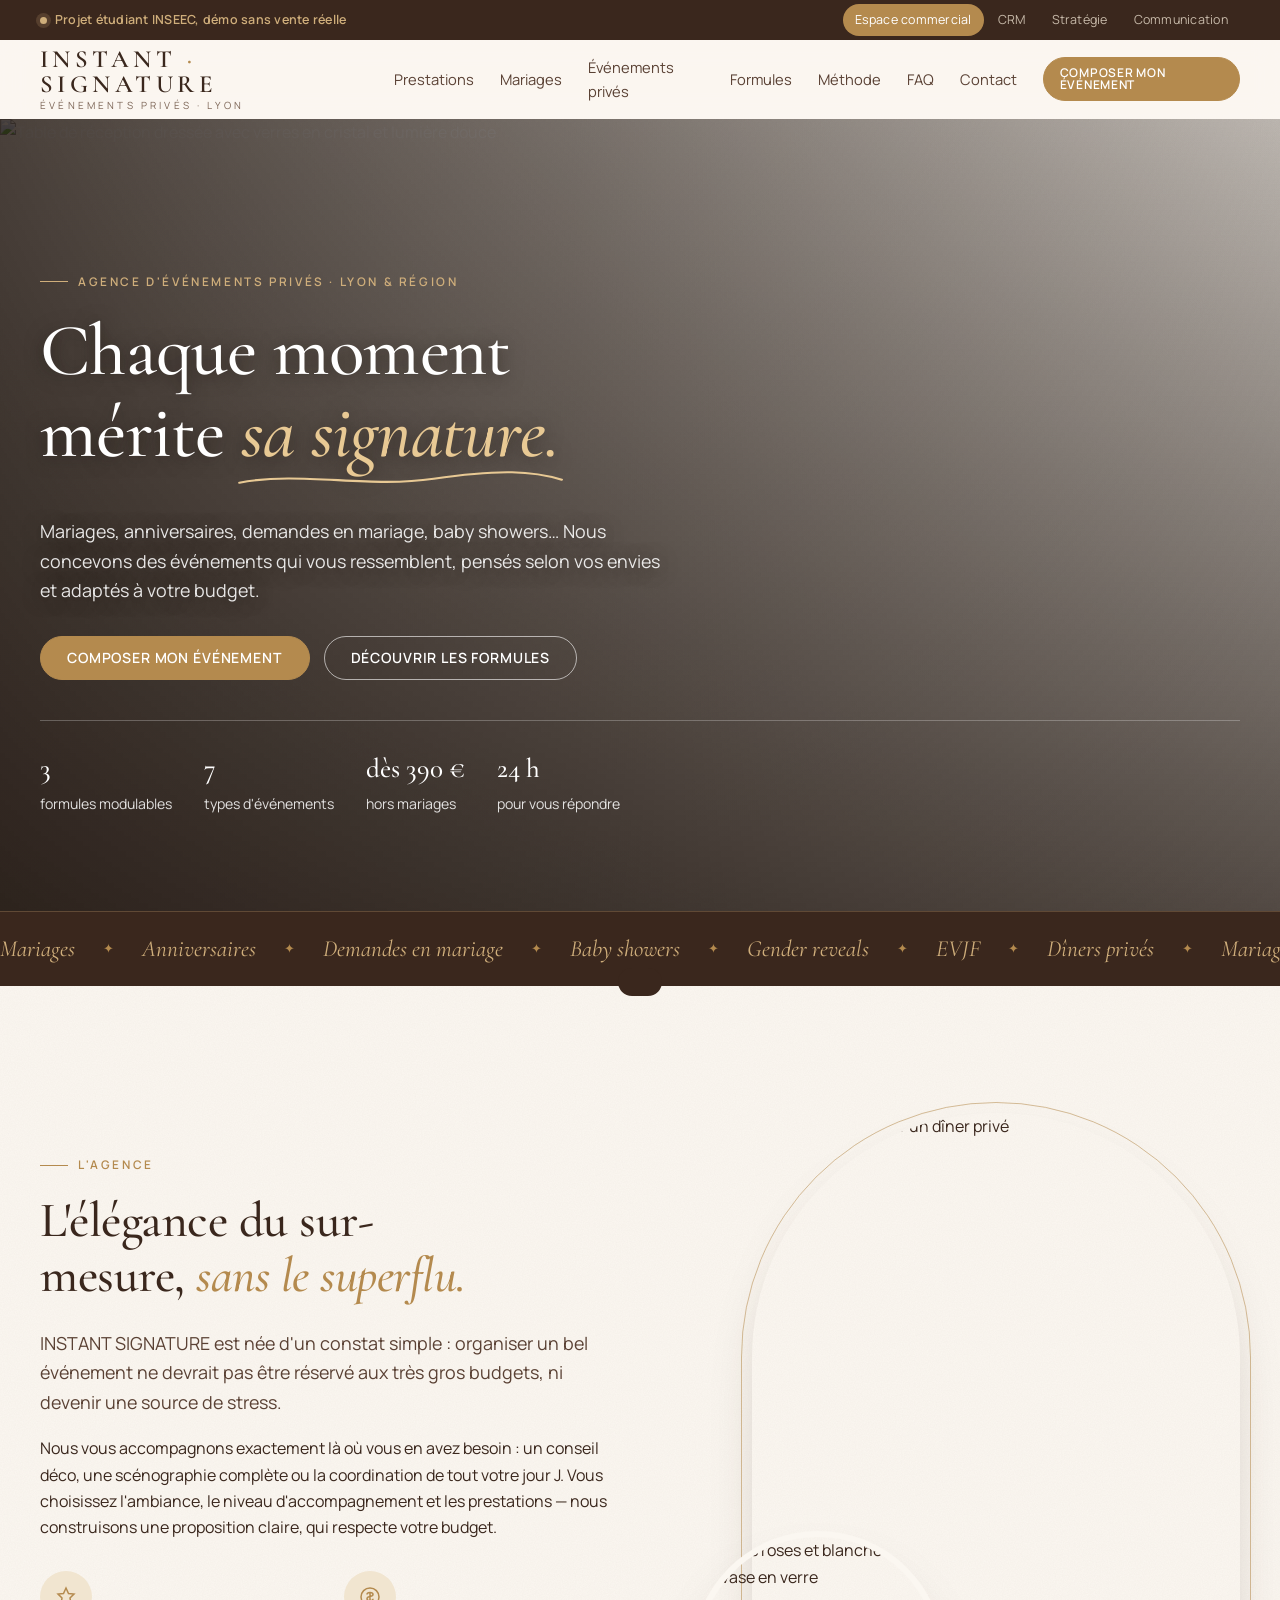
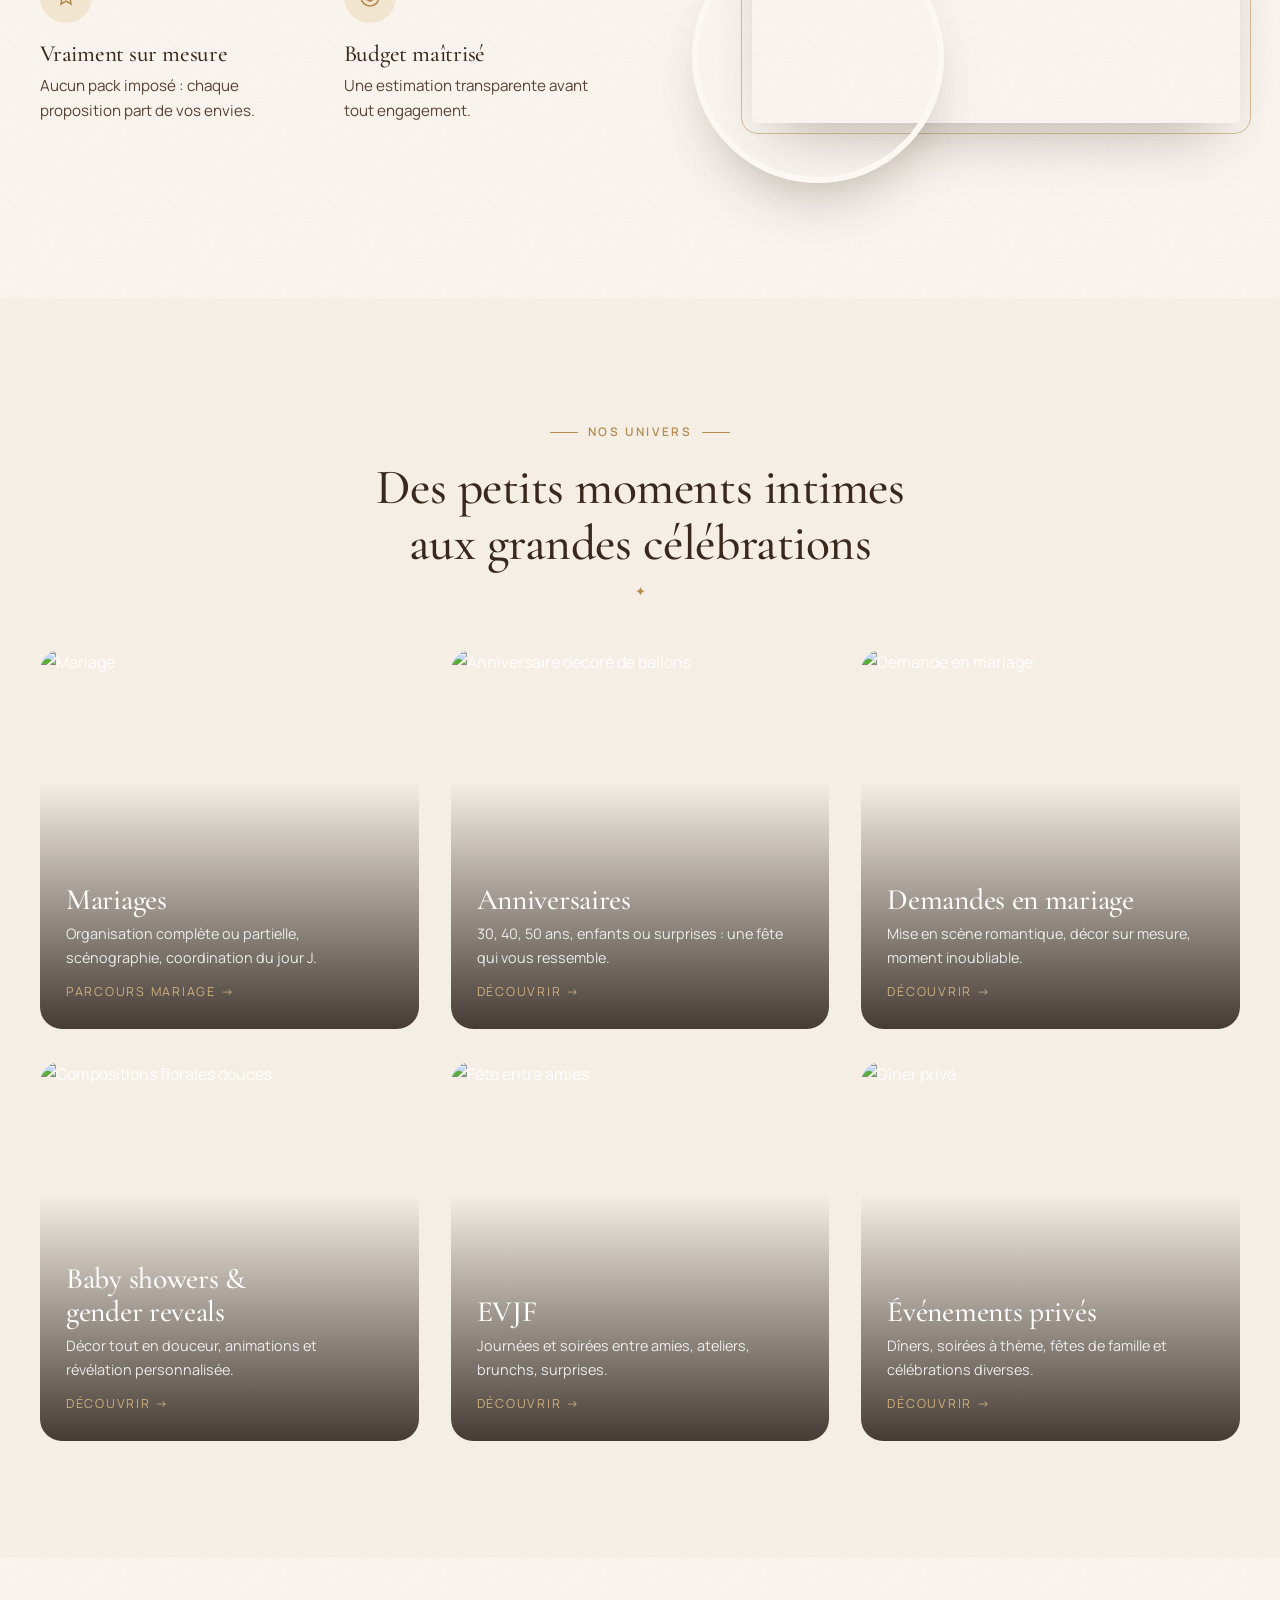
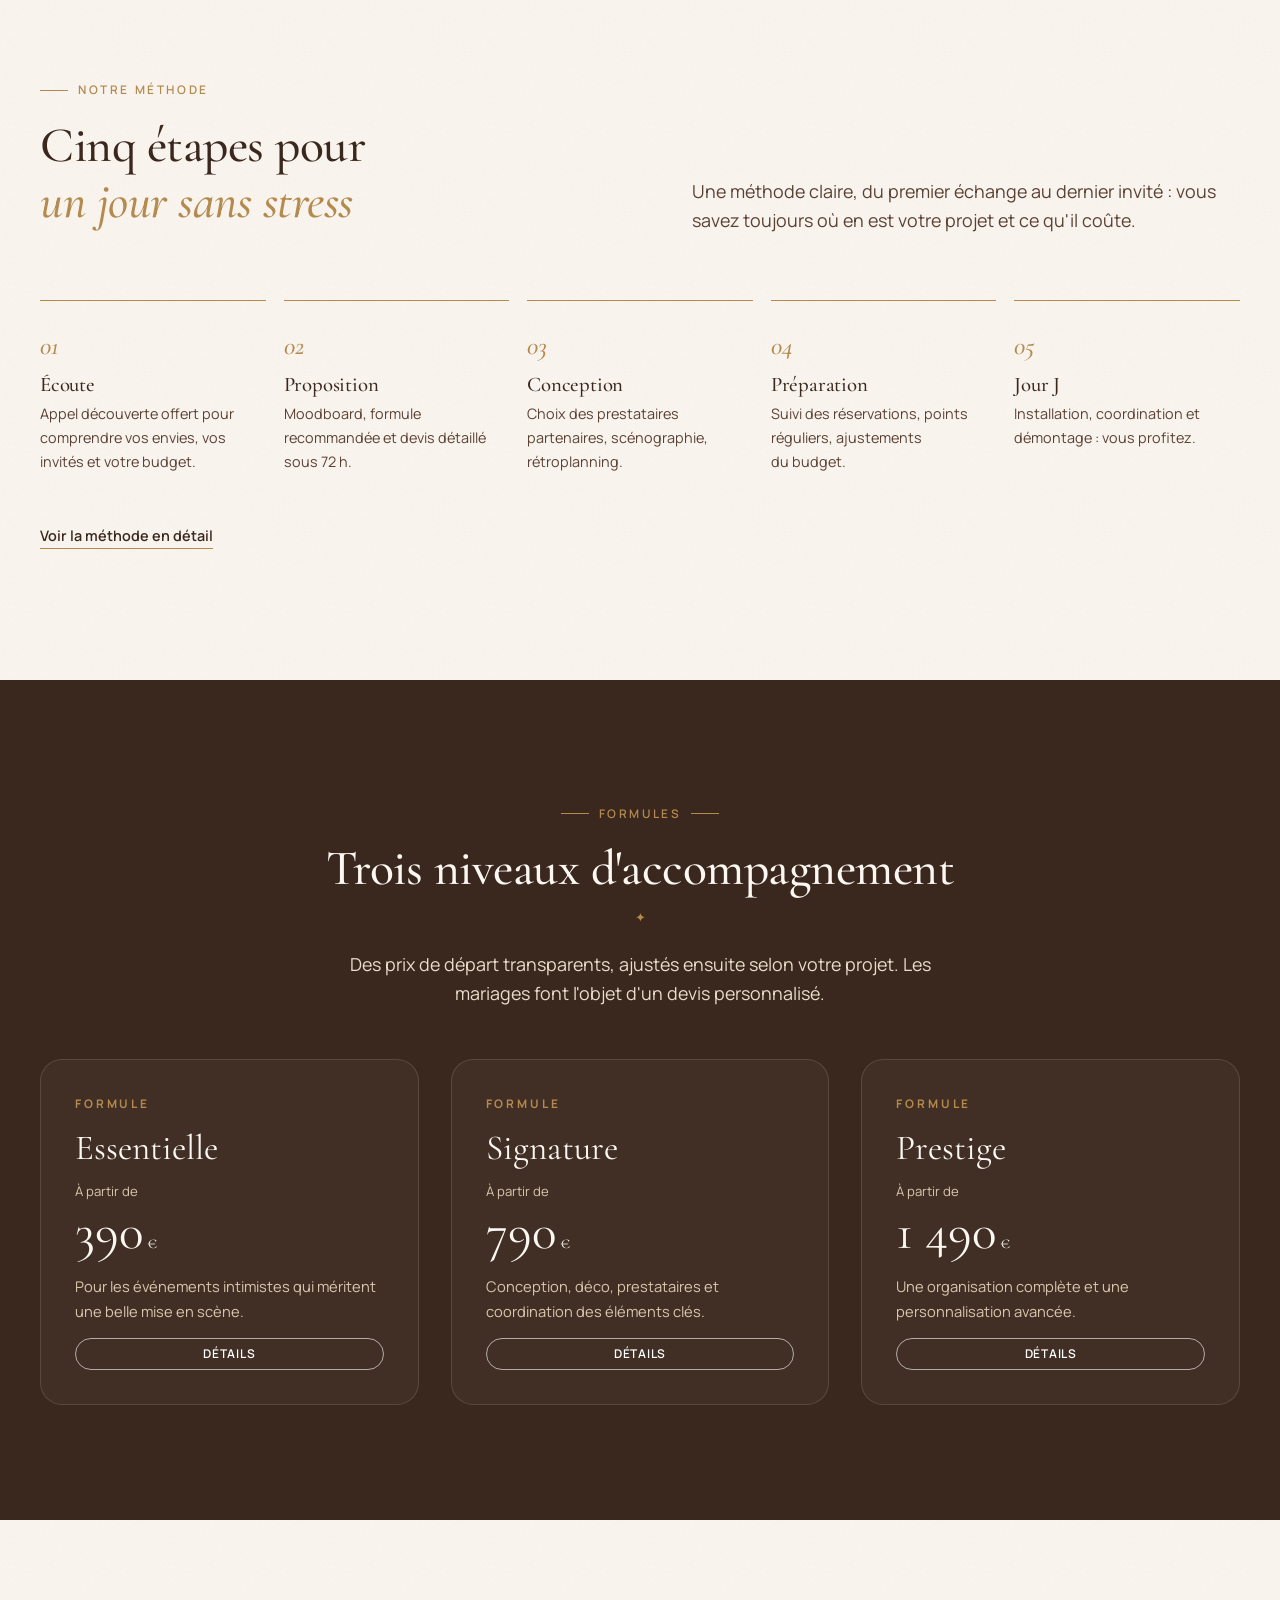
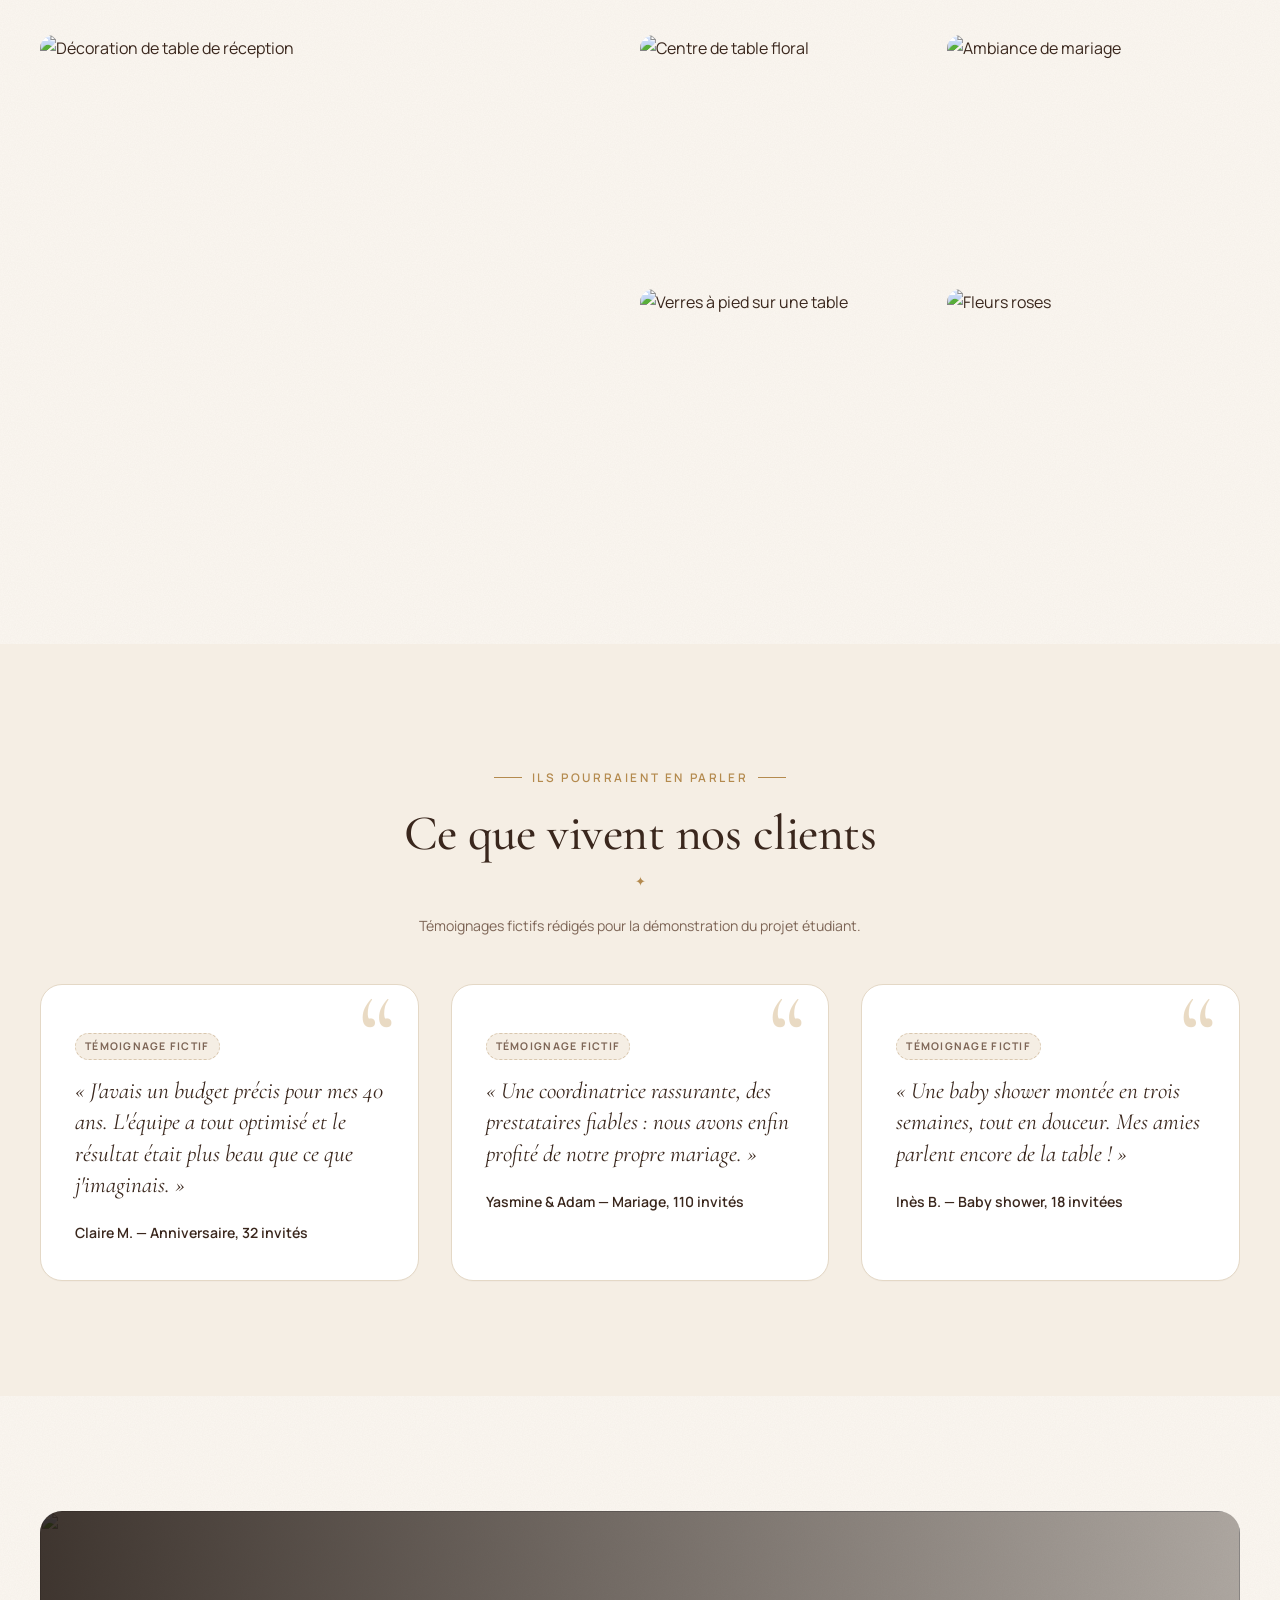
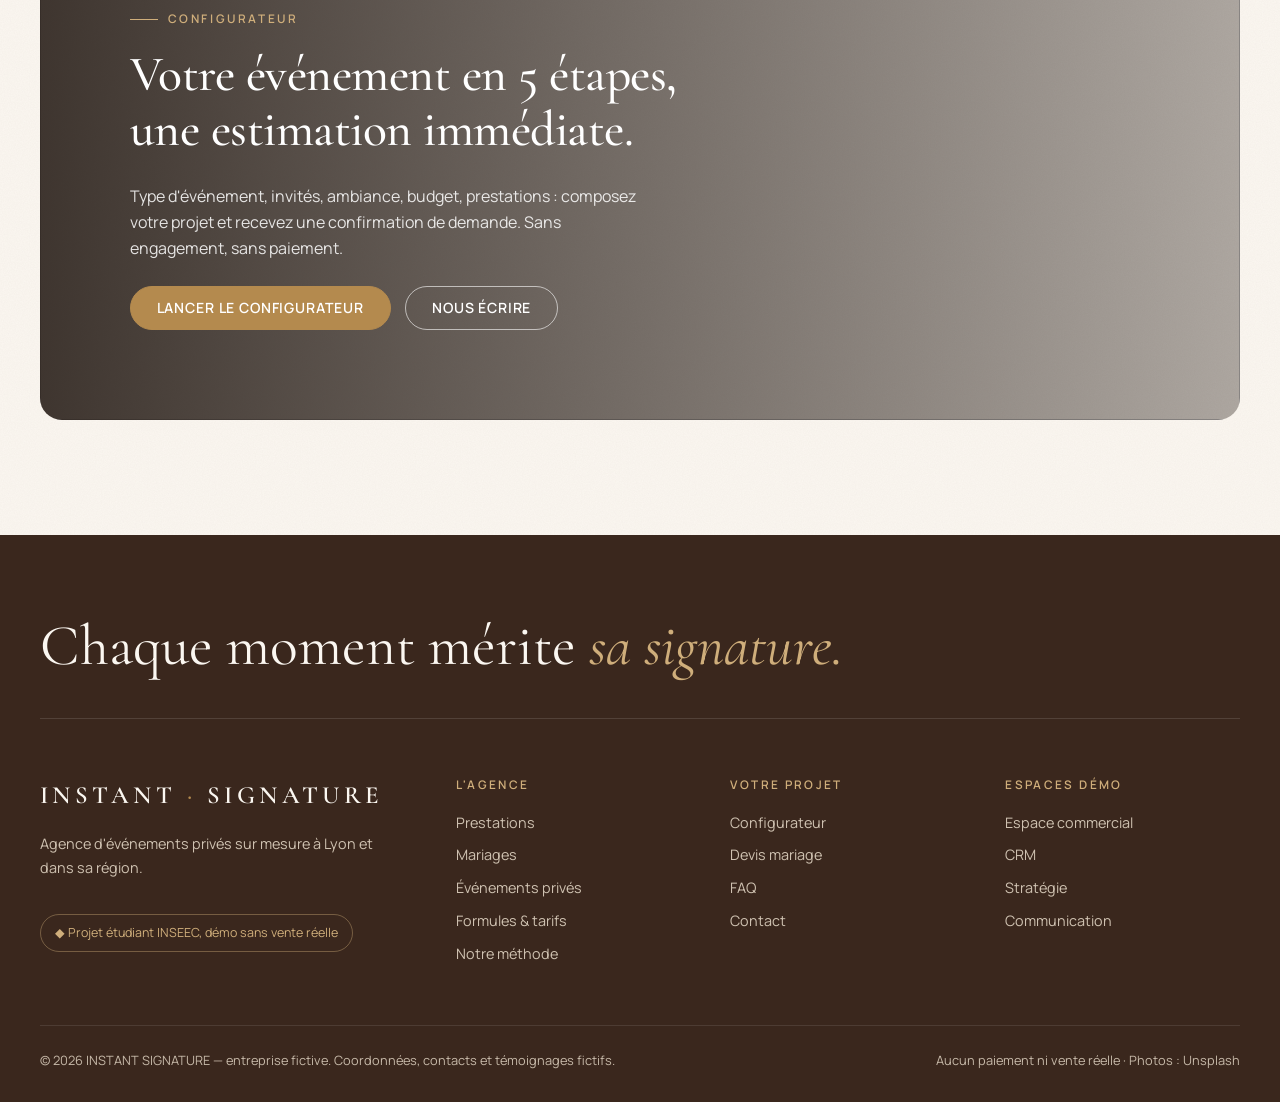
==== commit c3ae4c67: "Add files via upload" ====
--- a/index.html
+++ b/index.html
@@ -16,7 +16,7 @@
   <div class="hero-media"><img src="https://images.unsplash.com/photo-1519225421980-715cb0215aed?auto=format&fit=crop&w=2000&q=80" alt="Table de réception dressée avec verres en cristal et lumière douce"></div>
   <div class="container">
     <span class="eyebrow">Agence d'événements privés · Lyon & région</span>
-    <h1>Chaque moment mérite <em>sa signature.</em></h1>
+    <h1>Chaque moment mérite <em class="sig">sa&nbsp;signature.<svg class="sig-line" viewBox="0 0 300 24" preserveAspectRatio="none" aria-hidden="true"><path d="M4 16 C 60 4, 120 22, 180 12 S 270 4, 296 13"/></svg></em></h1>
     <p class="lead">Mariages, anniversaires, demandes en mariage, baby showers… Nous concevons des événements qui vous ressemblent, pensés selon vos envies et adaptés à votre budget.</p>
     <div class="btn-row" style="margin-top:30px">
       <a href="configurateur.html" class="btn gold">Composer mon événement</a>
@@ -30,6 +30,13 @@
     </div>
   </div>
 </section>
+
+<div class="marquee" aria-hidden="true">
+  <div class="marquee-track">
+    <span>Mariages</span><i>✦</i><span>Anniversaires</span><i>✦</i><span>Demandes en mariage</span><i>✦</i><span>Baby showers</span><i>✦</i><span>Gender reveals</span><i>✦</i><span>EVJF</span><i>✦</i><span>Dîners privés</span><i>✦</i>
+    <span>Mariages</span><i>✦</i><span>Anniversaires</span><i>✦</i><span>Demandes en mariage</span><i>✦</i><span>Baby showers</span><i>✦</i><span>Gender reveals</span><i>✦</i><span>EVJF</span><i>✦</i><span>Dîners privés</span><i>✦</i>
+  </div>
+</div>
 
 <section class="section">
   <div class="container split">
--- a/assets/css/style.css
+++ b/assets/css/style.css
@@ -590,3 +590,74 @@
 .main-nav .btn::after { display: none; }
 .btn:focus { outline: none; }
 .btn:focus-visible { outline: 2px solid var(--gold-2); outline-offset: 3px; }
+
+/* =========================================================
+   Retouches « signature » : détails raffinés et originaux
+   ========================================================= */
+
+/* Grain papier très léger sur le fond ivoire */
+body {
+  background-image: url("data:image/svg+xml,%3Csvg xmlns='http://www.w3.org/2000/svg' width='160' height='160'%3E%3Cfilter id='n'%3E%3CfeTurbulence type='fractalNoise' baseFrequency='.85' numOctaves='2' stitchTiles='stitch'/%3E%3CfeColorMatrix values='0 0 0 0 .23 0 0 0 0 .15 0 0 0 0 .11 0 0 0 .05 0'/%3E%3C/filter%3E%3Crect width='100%25' height='100%25' filter='url(%23n)'/%3E%3C/svg%3E");
+}
+h1, h2, h3 { text-wrap: balance; }
+p, .lead { text-wrap: pretty; }
+
+/* Titre d'accueil : « sa signature. » jamais coupé, souligné d'un trait de plume */
+.hero h1 { max-width: 15ch; }
+.hero h1 .sig { position: relative; display: inline-block; white-space: nowrap; padding-bottom: .08em; }
+.sig-line { position: absolute; left: -2%; bottom: -.14em; width: 104%; height: .32em; fill: none; stroke: #E8C994; stroke-width: 2.2; stroke-linecap: round; stroke-dasharray: 420; stroke-dashoffset: 420; animation: drawSig 1.8s .7s cubic-bezier(.6,.1,.2,1) forwards; }
+@keyframes drawSig { to { stroke-dashoffset: 0; } }
+@media (prefers-reduced-motion: reduce) { .sig-line { animation: none; stroke-dashoffset: 0; } }
+
+/* Bandeau défilant des univers */
+.marquee { background: var(--choco); color: var(--gold-2); overflow: hidden; padding: 18px 0; border-top: 1px solid rgba(207,174,123,.25); }
+.marquee-track { display: flex; gap: 28px; width: max-content; animation: marquee 38s linear infinite; font-family: var(--serif); font-size: 1.45rem; font-style: italic; white-space: nowrap; align-items: center; }
+.marquee-track i { font-style: normal; font-size: .8rem; color: var(--gold); }
+@keyframes marquee { to { transform: translateX(-50%); } }
+@media (prefers-reduced-motion: reduce) { .marquee-track { animation: none; } }
+
+/* Photos portrait en forme d'arche, avec un fin cadre doré décalé */
+.split > .figure:not(.wide), .stack-img > .figure:first-child {
+  border-radius: 999px 999px var(--radius-lg) var(--radius-lg);
+  outline: 1px solid rgba(180,138,78,.55); outline-offset: 10px;
+}
+.stack-img > .figure:last-child { border-radius: 50%; }
+.stack-img { padding-top: 12px; }
+
+/* Cartes événements : liseré doré qui apparaît au survol */
+.event-card::before { content: ""; position: absolute; inset: 12px; border: 1px solid rgba(232,201,148,.7); border-radius: calc(var(--radius-lg) - 8px); opacity: 0; transform: scale(.97); transition: .45s ease; z-index: 1; pointer-events: none; }
+.event-card:hover::before { opacity: 1; transform: none; }
+
+/* Témoignages : grand guillemet doré */
+.testi { padding-top: 46px; }
+.testi::before { content: "\201C"; position: absolute; top: -6px; right: 22px; font-family: var(--serif); font-size: 7rem; line-height: 1; color: var(--gold-2); opacity: .45; }
+
+/* En-têtes de pages sans photo : halo doré doux + monogramme en filigrane */
+.page-hero:not(.with-img), .space-hero { position: relative; overflow: hidden; }
+.page-hero:not(.with-img)::before, .space-hero::before {
+  content: "IS"; position: absolute; right: -2vw; top: 50%; transform: translateY(-50%);
+  font-family: var(--serif); font-style: italic; font-size: clamp(12rem, 26vw, 24rem); line-height: 1;
+  color: transparent; -webkit-text-stroke: 1px rgba(180,138,78,.22); pointer-events: none;
+}
+.page-hero:not(.with-img)::after { content: ""; position: absolute; inset: 0; background: radial-gradient(60% 80% at 85% 30%, rgba(207,174,123,.16), transparent 70%); pointer-events: none; }
+.page-hero > .container, .page-hero > .narrow, .space-hero > .container { position: relative; z-index: 1; }
+
+/* Titres d'étape et de section : chiffres en italique doré */
+.doc-num, .step-num, .steps-h .s b { font-style: italic; }
+
+/* Bouton doré : reflet satiné au survol */
+.btn.gold { background-image: linear-gradient(110deg, transparent 30%, rgba(255,255,255,.28) 50%, transparent 70%); background-size: 250% 100%; background-position: 120% 0; transition: background-position .8s ease, transform .25s, box-shadow .25s, background-color .25s; }
+.btn.gold:hover { background-position: -20% 0; }
+
+/* Séparateur ornemental sous les titres centrés */
+.center > h2::after { content: "✦"; display: block; font-size: .8rem; color: var(--gold); margin-top: 14px; letter-spacing: 0; }
+
+/* Pied de page : devise en grand */
+.footer-motto { font-family: var(--serif); font-size: clamp(2rem, 5vw, 3.6rem); line-height: 1.1; color: var(--ivory); margin: 0 0 56px; padding-bottom: 40px; border-bottom: 1px solid rgba(255,255,255,.12); text-wrap: balance; }
+.footer-motto em { color: var(--gold-2); white-space: nowrap; }
+
+@media (max-width: 640px) {
+  .hero h1 { max-width: none; }
+  .marquee-track { font-size: 1.15rem; gap: 20px; }
+  .split > .figure:not(.wide), .stack-img > .figure:first-child { outline-offset: 6px; }
+}
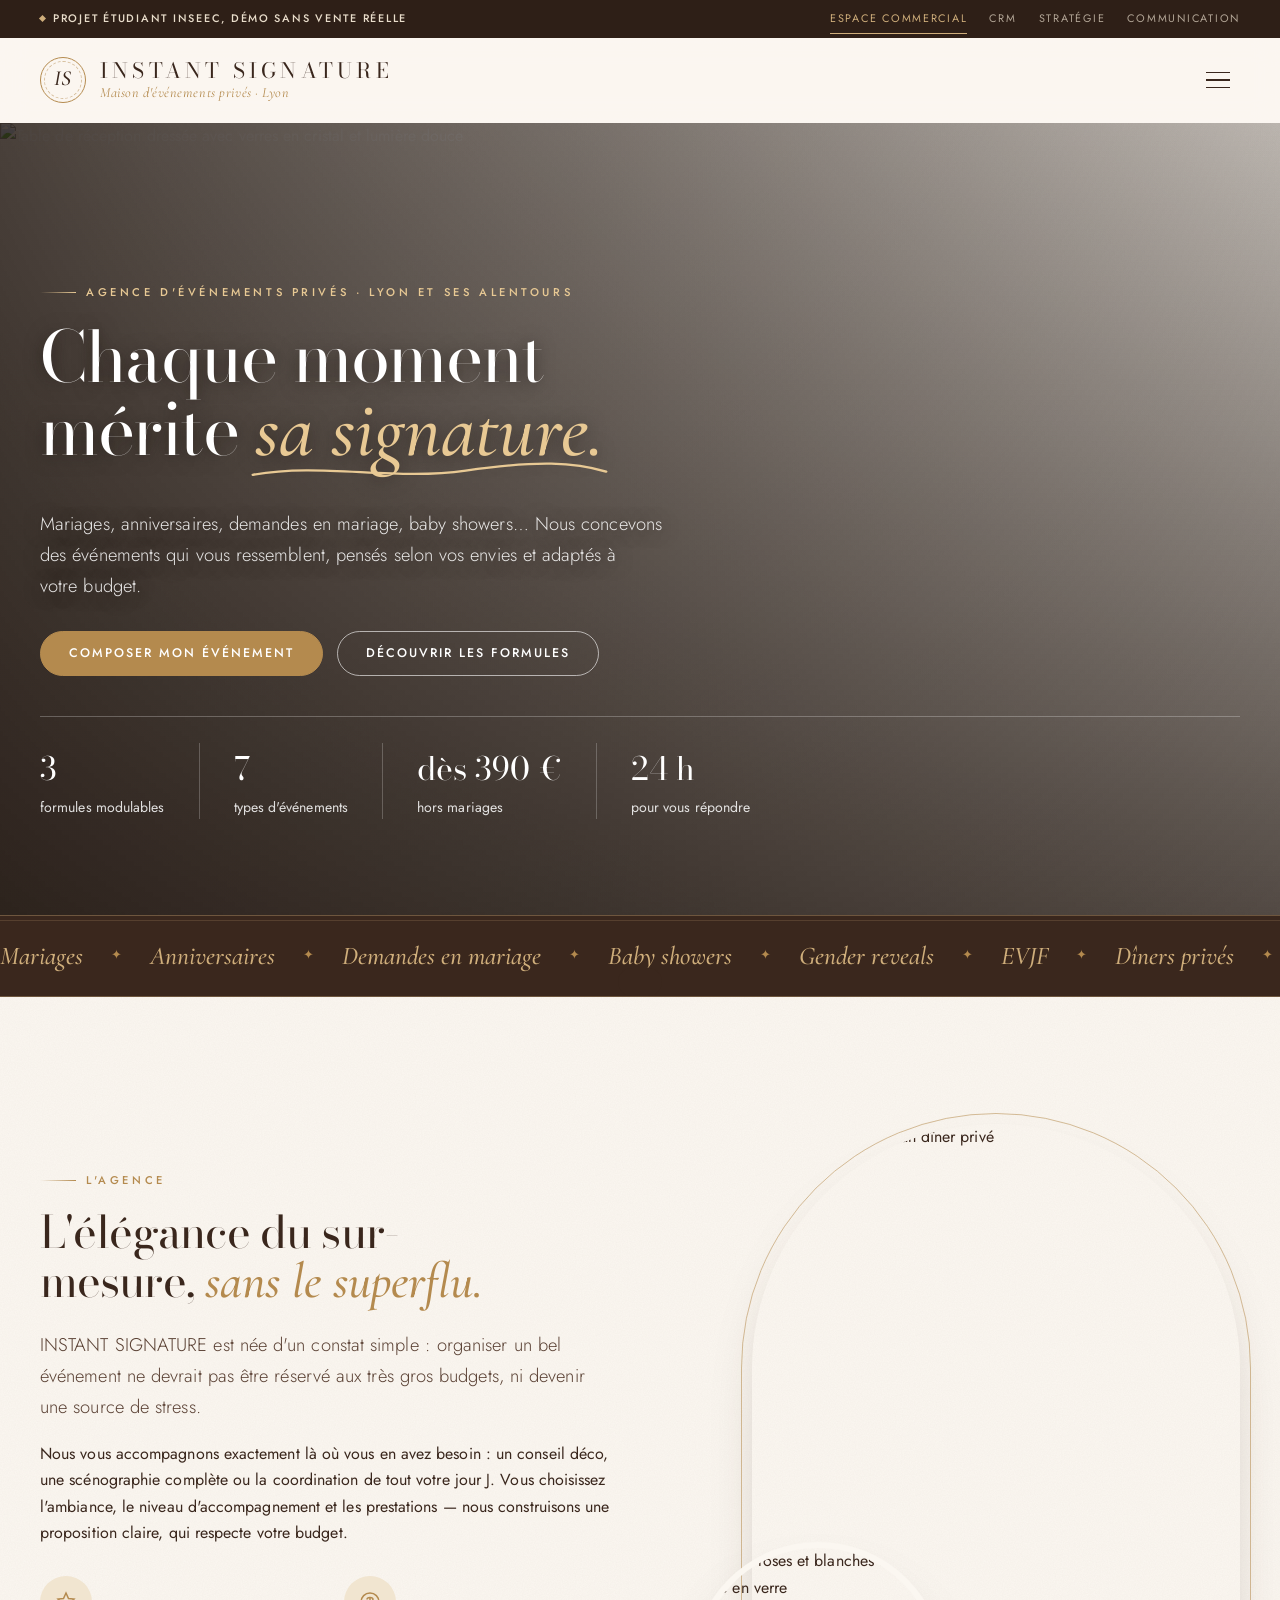
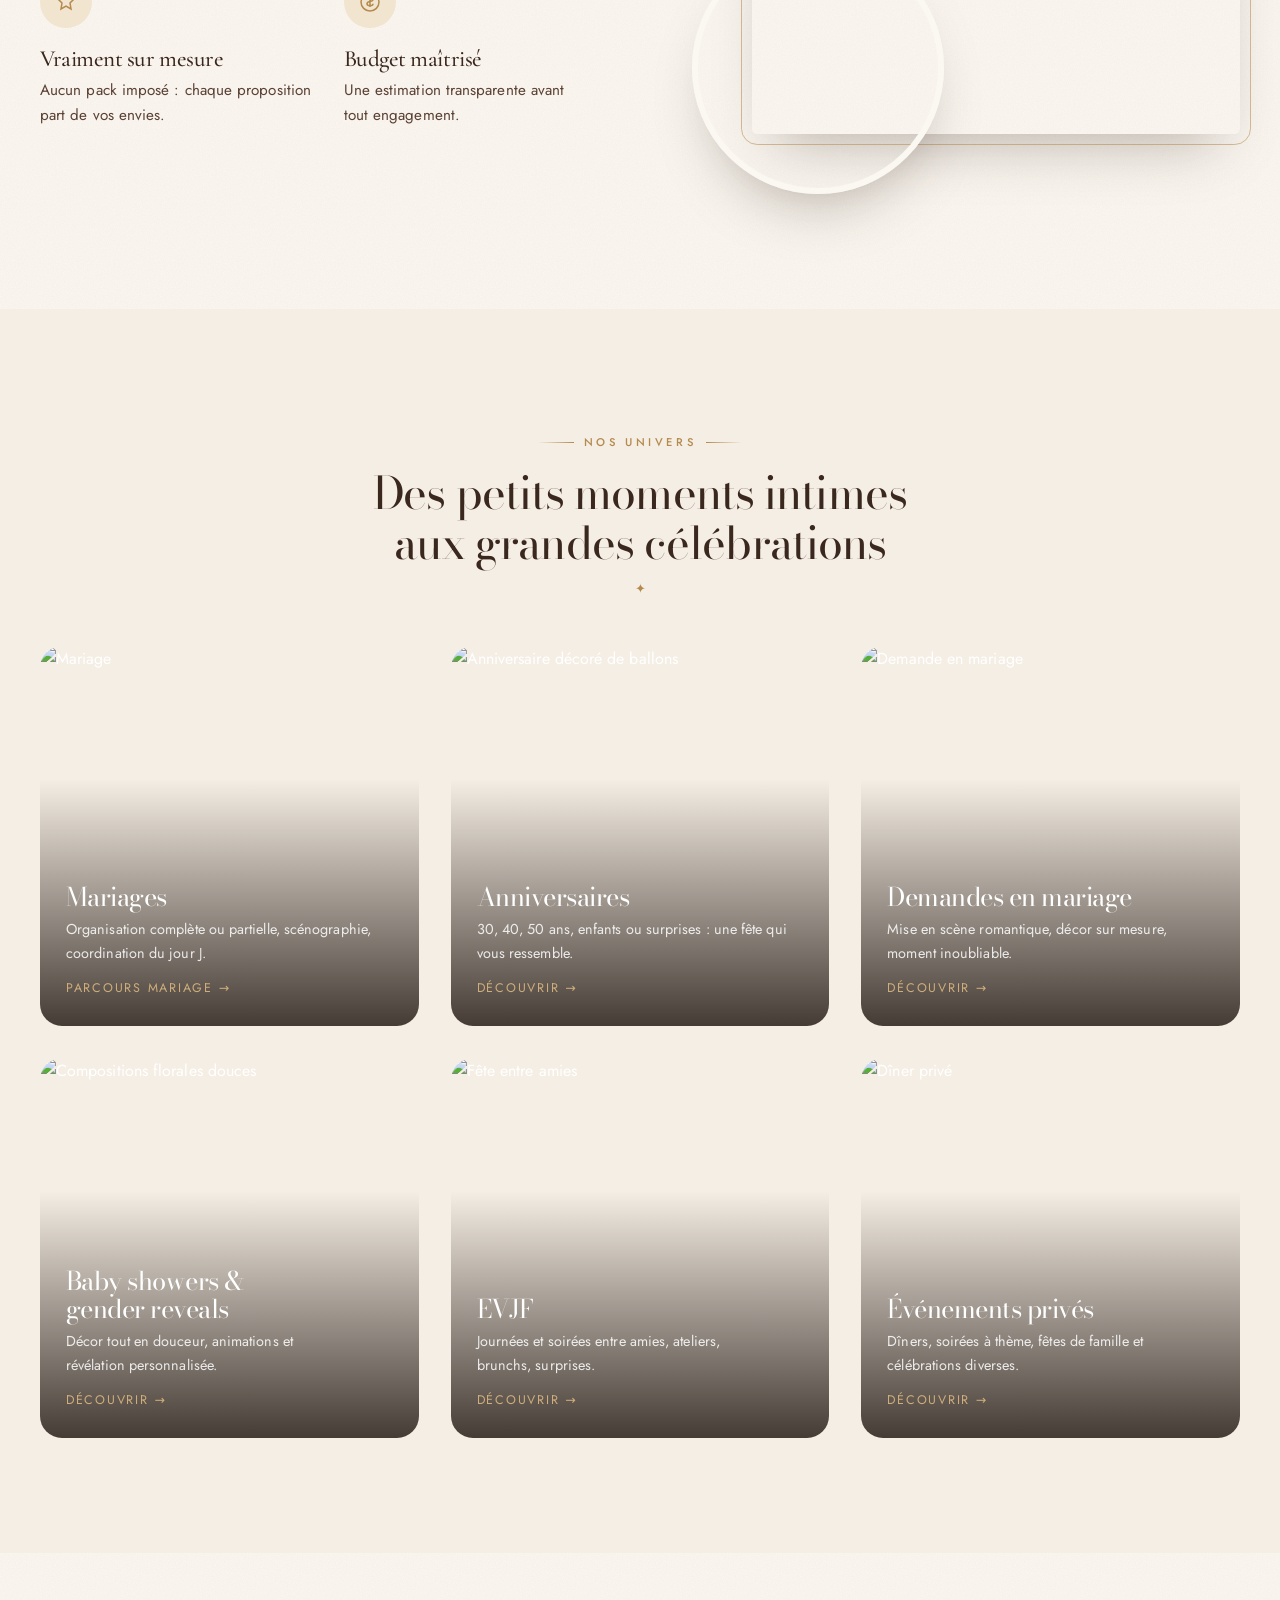
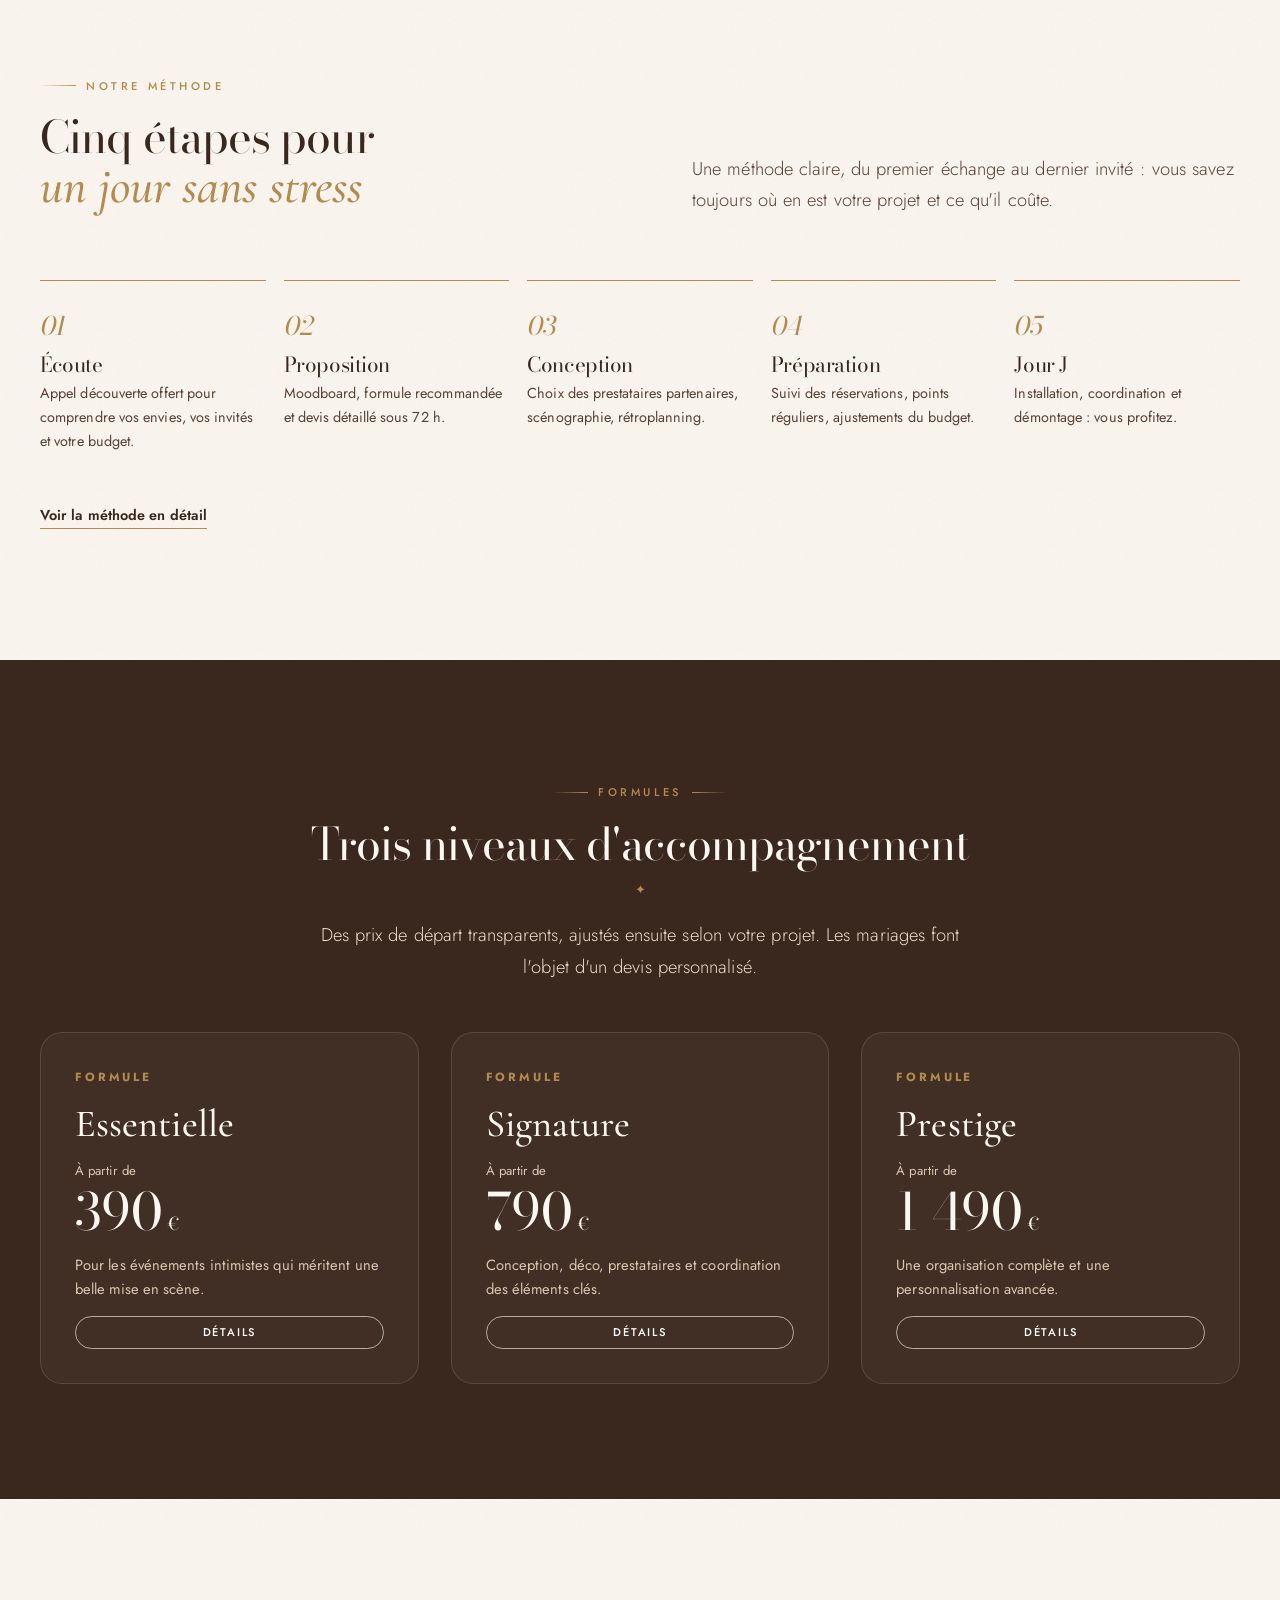
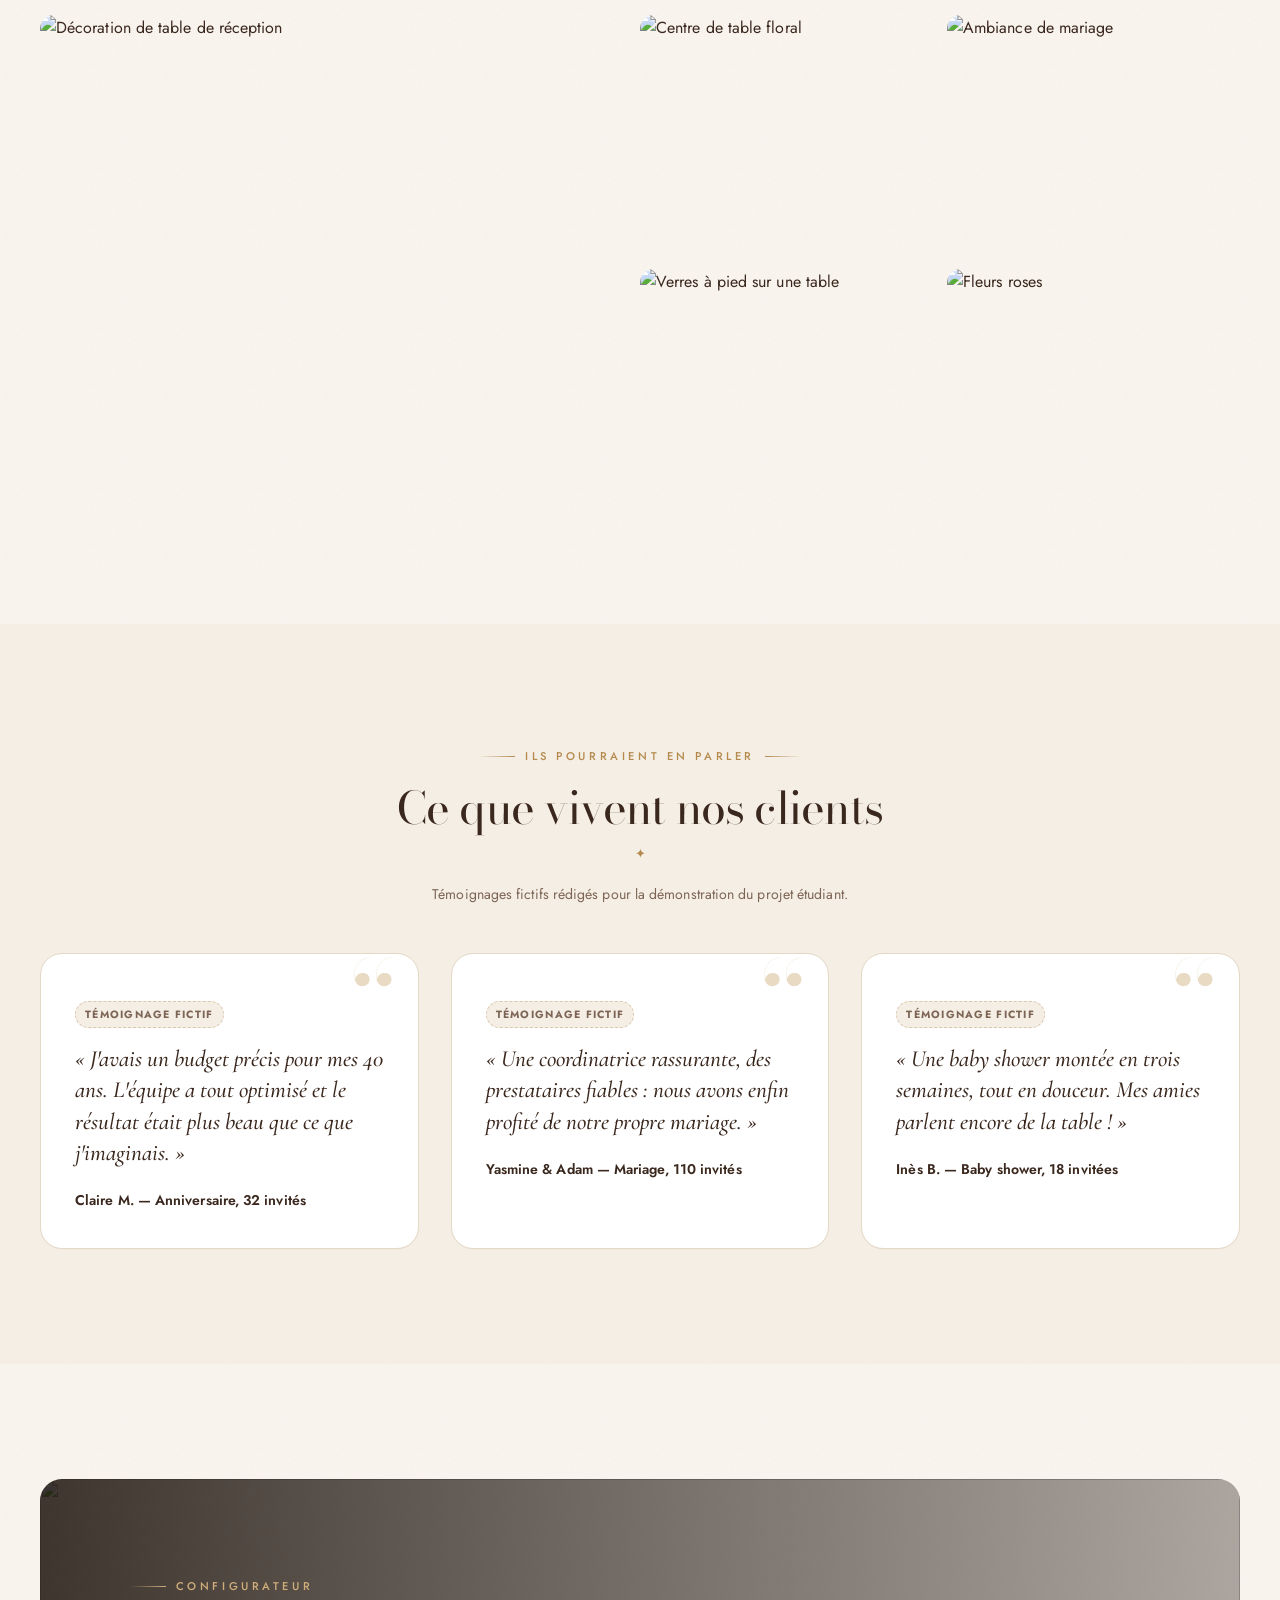
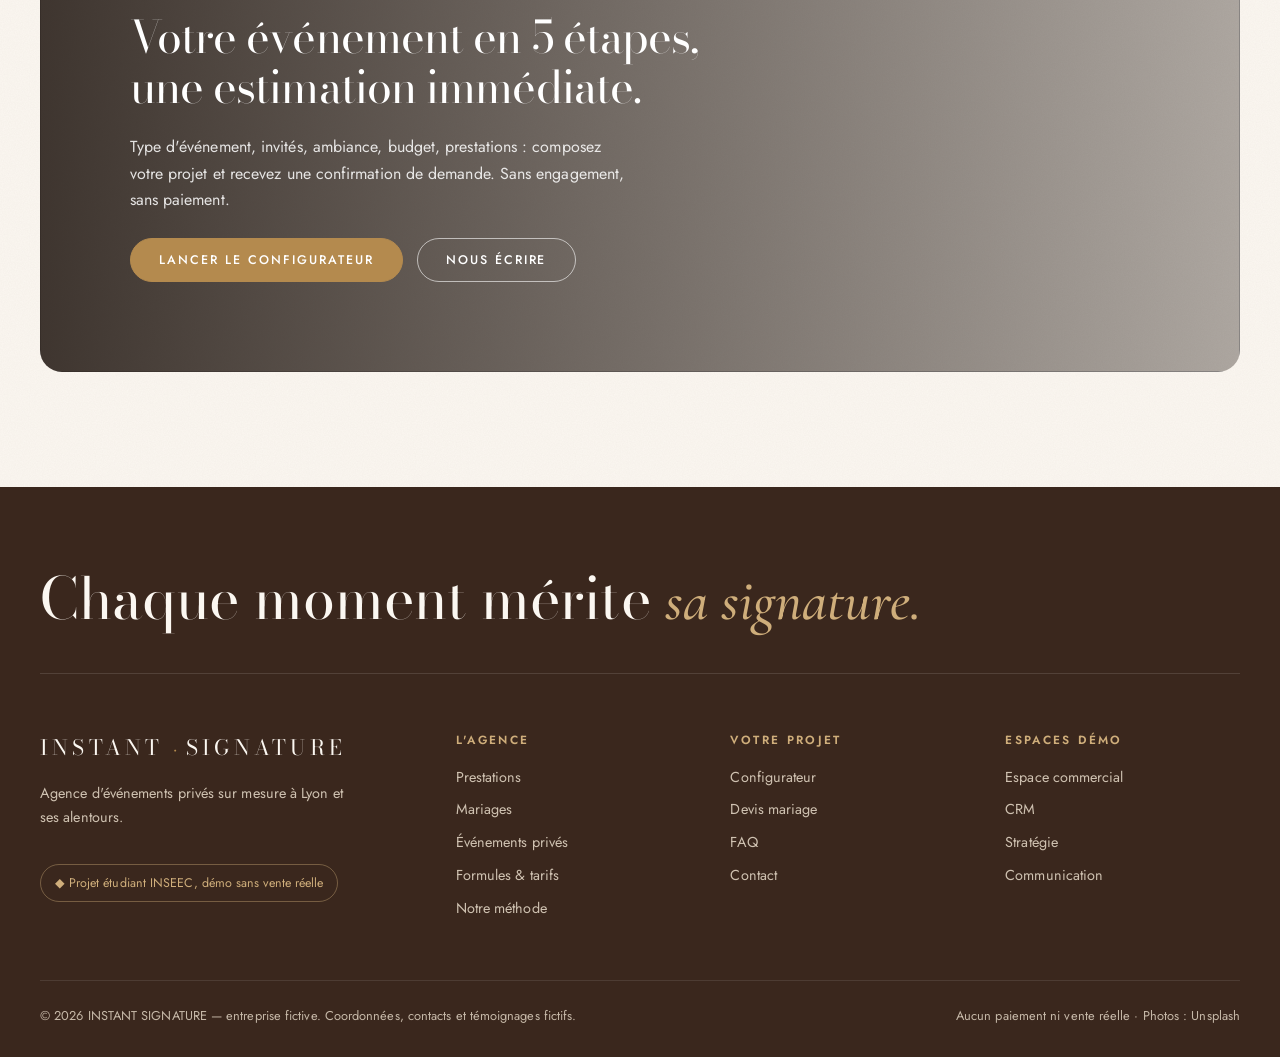
==== commit 00d44746: "Add files via upload" ====
--- a/index.html
+++ b/index.html
@@ -6,7 +6,7 @@
   <title>INSTANT SIGNATURE — Événements privés sur mesure à Lyon</title>
   <meta name="description" content="Agence d'événements privés à Lyon : mariages, anniversaires, demandes en mariage, baby showers, EVJF. Un événement à votre image, adapté à votre budget. Projet étudiant INSEEC.">
   <link rel="preconnect" href="https://fonts.googleapis.com"><link rel="preconnect" href="https://fonts.gstatic.com" crossorigin>
-  <link href="https://fonts.googleapis.com/css2?family=Cormorant+Garamond:ital,wght@0,400;0,500;0,600;1,400;1,500&family=Manrope:wght@300;400;500;600;700;800&display=swap" rel="stylesheet">
+  <link href="https://fonts.googleapis.com/css2?family=Bodoni+Moda:ital,opsz,wght@0,6..96,400..700;1,6..96,400..600&family=Cormorant+Garamond:ital,wght@0,500;1,400;1,500;1,600&family=Jost:wght@300..700&display=swap" rel="stylesheet">
   <link rel="stylesheet" href="assets/css/style.css">
   <link rel="icon" href="data:image/svg+xml,%3Csvg xmlns='http://www.w3.org/2000/svg' viewBox='0 0 64 64'%3E%3Crect width='64' height='64' rx='14' fill='%233A271D'/%3E%3Ctext x='32' y='43' font-family='Georgia' font-size='30' fill='%23CFAE7B' text-anchor='middle'%3EIS%3C/text%3E%3C/svg%3E">
 </head>
@@ -15,7 +15,7 @@
 <section class="hero">
   <div class="hero-media"><img src="https://images.unsplash.com/photo-1519225421980-715cb0215aed?auto=format&fit=crop&w=2000&q=80" alt="Table de réception dressée avec verres en cristal et lumière douce"></div>
   <div class="container">
-    <span class="eyebrow">Agence d'événements privés · Lyon & région</span>
+    <span class="eyebrow">Agence d'événements privés · Lyon et ses alentours</span>
     <h1>Chaque moment mérite <em class="sig">sa&nbsp;signature.<svg class="sig-line" viewBox="0 0 300 24" preserveAspectRatio="none" aria-hidden="true"><path d="M4 16 C 60 4, 120 22, 180 12 S 270 4, 296 13"/></svg></em></h1>
     <p class="lead">Mariages, anniversaires, demandes en mariage, baby showers… Nous concevons des événements qui vous ressemblent, pensés selon vos envies et adaptés à votre budget.</p>
     <div class="btn-row" style="margin-top:30px">
--- a/assets/css/style.css
+++ b/assets/css/style.css
@@ -661,3 +661,116 @@
   .marquee-track { font-size: 1.15rem; gap: 20px; }
   .split > .figure:not(.wide), .stack-img > .figure:first-child { outline-offset: 6px; }
 }
+
+/* =========================================================
+   Typographie éditoriale & bandeaux raffinés
+   Bodoni Moda (titres) · Cormorant italique (accents) · Jost (texte)
+   ========================================================= */
+:root {
+  --serif: "Bodoni Moda", "Didot", "Times New Roman", serif;
+  --italic: "Cormorant Garamond", "Times New Roman", serif;
+  --sans: "Jost", "Futura", system-ui, sans-serif;
+}
+body { font-weight: 400; letter-spacing: .005em; }
+h1, h2, h3, h4 { font-family: var(--serif); font-weight: 400; letter-spacing: -.02em; font-optical-sizing: auto; }
+h1 { font-size: clamp(2.4rem, 5.6vw, 4.4rem); line-height: 1.04; }
+h2 { font-size: clamp(1.9rem, 3.6vw, 2.8rem); line-height: 1.1; }
+h3 { font-size: clamp(1.3rem, 2vw, 1.6rem); }
+/* Les mots en italique deviennent la « signature » typographique du site */
+h1 em, h2 em, h3 em, em.gold, span.gold, .footer-motto em, .marquee-track, .testi blockquote, blockquote {
+  font-family: var(--italic); font-style: italic; font-weight: 500; letter-spacing: 0;
+}
+h1 em, h2 em { font-size: 1.12em; line-height: .9; }
+.lead { font-weight: 300; font-size: 1.15rem; line-height: 1.7; }
+.eyebrow { font-family: var(--sans); font-weight: 500; font-size: .7rem; letter-spacing: .32em; }
+.eyebrow::before, .center .eyebrow::after { width: 36px; height: 1px; background: linear-gradient(90deg, transparent, currentColor); }
+.center .eyebrow::after { background: linear-gradient(90deg, currentColor, transparent); }
+.btn { font-family: var(--sans); font-weight: 500; letter-spacing: .16em; font-size: .78rem; padding: 15px 28px; }
+.btn.sm { font-size: .7rem; padding: 10px 18px; }
+.price-card .amount, .kpi .v, .range-val, .big, .ref, .step-num, .doc-num, .steps-h .s b, .hero-meta b { font-family: var(--serif); font-weight: 400; }
+.price-card .name, .opt .t, .feature h4, .faq-item summary, .testi blockquote { font-family: var(--italic); font-weight: 500; }
+.price-card .name { font-size: 2.4rem; }
+.faq-item summary { font-size: 1.45rem; }
+
+/* ---------- Bandeau démo : fin, centré, raffiné ---------- */
+.demo-bar { font-size: .68rem; letter-spacing: .16em; text-transform: uppercase; background: #2E1F17; }
+.demo-bar .container { min-height: 36px; }
+.demo-flag b { font-weight: 500; color: var(--beige); }
+.demo-flag .dot { width: 5px; height: 5px; box-shadow: none; transform: rotate(45deg); border-radius: 0; }
+.spaces { gap: 22px; }
+.spaces a { padding: 10px 0; border-radius: 0; opacity: .7; position: relative; background: none !important; color: var(--beige) !important; }
+.spaces a::after { content: ""; position: absolute; left: 50%; right: 50%; bottom: 4px; height: 1px; background: var(--gold-2); transition: .3s; }
+.spaces a:hover::after, .spaces a.active::after { left: 0; right: 0; }
+.spaces a.active { opacity: 1; color: var(--gold-2) !important; }
+
+/* ---------- En-tête : sceau monogramme + navigation couture ---------- */
+.site-header .container { height: 84px; }
+.brand { flex-direction: row; align-items: center; gap: 14px; white-space: nowrap; }
+.seal { width: 46px; height: 46px; border-radius: 50%; display: grid; place-items: center; border: 1px solid var(--gold); position: relative; flex: none; color: var(--choco); }
+.seal::before { content: ""; position: absolute; inset: 3px; border-radius: 50%; border: 1px dashed rgba(180,138,78,.5); }
+.seal i { font-family: var(--italic); font-style: italic; font-size: 1.35rem; font-weight: 500; line-height: 1; transform: translateY(-1px); }
+.brand-text { display: flex; flex-direction: column; line-height: 1; }
+.brand-name { font-family: var(--serif); font-size: 1.32rem; letter-spacing: .2em; text-transform: uppercase; font-weight: 400; }
+.brand-sub { font-family: var(--italic); font-style: italic; text-transform: none; letter-spacing: .04em; font-size: .88rem; color: var(--gold); margin-top: 5px; }
+.main-nav { gap: 30px; }
+.main-nav a { white-space: nowrap; font-size: .74rem; letter-spacing: .18em; text-transform: uppercase; font-weight: 500; color: var(--choco-2); }
+.main-nav a.active { font-weight: 500; color: var(--choco); }
+.main-nav .btn { background: transparent; color: var(--choco); border-color: var(--choco); }
+.main-nav .btn:hover { background: var(--choco); color: var(--ivory); }
+
+/* Menu replié plus tôt : jamais de libellé sur deux lignes */
+@media (max-width: 1360px) {
+  .site-header .main-nav { position: absolute; inset: 100% 0 auto 0; flex-direction: column; align-items: stretch; gap: 0; padding: 10px 24px 26px; background: var(--ivory); border-bottom: 1px solid var(--line); box-shadow: var(--shadow); display: none; transform: none; max-height: calc(100vh - 130px); overflow-y: auto; }
+  .site-header .main-nav.open { display: flex; animation: fadeUp .25s ease; }
+  .main-nav a { padding: 16px 4px; border-bottom: 1px solid var(--line); font-size: .8rem; }
+  .main-nav a::after { display: none; }
+  .main-nav .btn { margin-top: 16px; border-bottom: 1px solid var(--choco); }
+  .nav-toggle { display: block; }
+  .nav-toggle.open span:nth-child(1) { transform: translateY(7.5px) rotate(45deg); }
+  .nav-toggle.open span:nth-child(2) { opacity: 0; }
+  .nav-toggle.open span:nth-child(3) { transform: translateY(-7.5px) rotate(-45deg); }
+}
+
+/* ---------- Hero : statistiques séparées par des filets ---------- */
+.hero .eyebrow { color: #E8C994; }
+.hero-meta { gap: 0; }
+.hero-meta > div { padding: 0 34px; border-left: 1px solid rgba(255,255,255,.22); }
+.hero-meta > div:first-child { padding-left: 0; border-left: 0; }
+.hero-meta b { font-size: 2rem; }
+
+/* ---------- Bandeaux de page : trait de plume + filet ---------- */
+.page-hero h1 .sig, .space-hero h1 .sig { position: relative; display: inline-block; white-space: nowrap; padding-bottom: .06em; }
+.page-hero:not(.with-img) .sig-line, .space-hero .sig-line { stroke: var(--gold); }
+.page-hero:not(.with-img) { border-bottom: 1px solid var(--line); }
+.breadcrumb { font-size: .68rem; letter-spacing: .2em; text-transform: uppercase; }
+.space-tag { font-size: .64rem; letter-spacing: .24em; background: transparent; border-color: var(--gold-2); }
+
+/* ---------- Bandeau défilant : double filet doré ---------- */
+.marquee { padding: 20px 0; border-top: 0; box-shadow: inset 0 1px 0 rgba(207,174,123,.35), inset 0 -1px 0 rgba(207,174,123,.35), inset 0 5px 0 #3A271D, inset 0 6px 0 rgba(207,174,123,.18); }
+.marquee-track { font-size: 1.6rem; }
+
+@media (max-width: 640px) {
+  .brand { gap: 10px; }
+  .seal { width: 38px; height: 38px; }
+  .seal i { font-size: 1.1rem; }
+  .brand-name { font-size: .98rem; letter-spacing: .14em; }
+  .brand-sub { font-size: .76rem; }
+  .demo-bar { letter-spacing: .1em; }
+  .spaces { gap: 14px; }
+  .hero-meta > div { padding: 0 16px; }
+  .hero-meta > div:nth-child(3) { padding-left: 0; border-left: 0; }
+  .marquee-track { font-size: 1.25rem; }
+  h1 em, h2 em { font-size: 1.08em; }
+}
+.site-header .container, .demo-bar .container { width: min(1400px, 100% - 48px); }
+.main-nav { gap: 24px; }
+.main-nav a { letter-spacing: .13em; font-size: .7rem; }
+.main-nav .btn { padding: 12px 18px; letter-spacing: .13em; font-size: .68rem; }
+@media (max-width: 1360px) { .site-header .container, .demo-bar .container { width: min(var(--max), 100% - 32px); } }
+@media (max-width: 640px) {
+  .demo-bar { font-size: .56rem; letter-spacing: .06em; }
+  .demo-bar .container { gap: 2px; padding: 6px 0 2px; }
+  .demo-flag { white-space: nowrap; }
+  .spaces { gap: 14px; flex-wrap: nowrap; }
+  .spaces a { padding: 6px 0; white-space: nowrap; }
+}
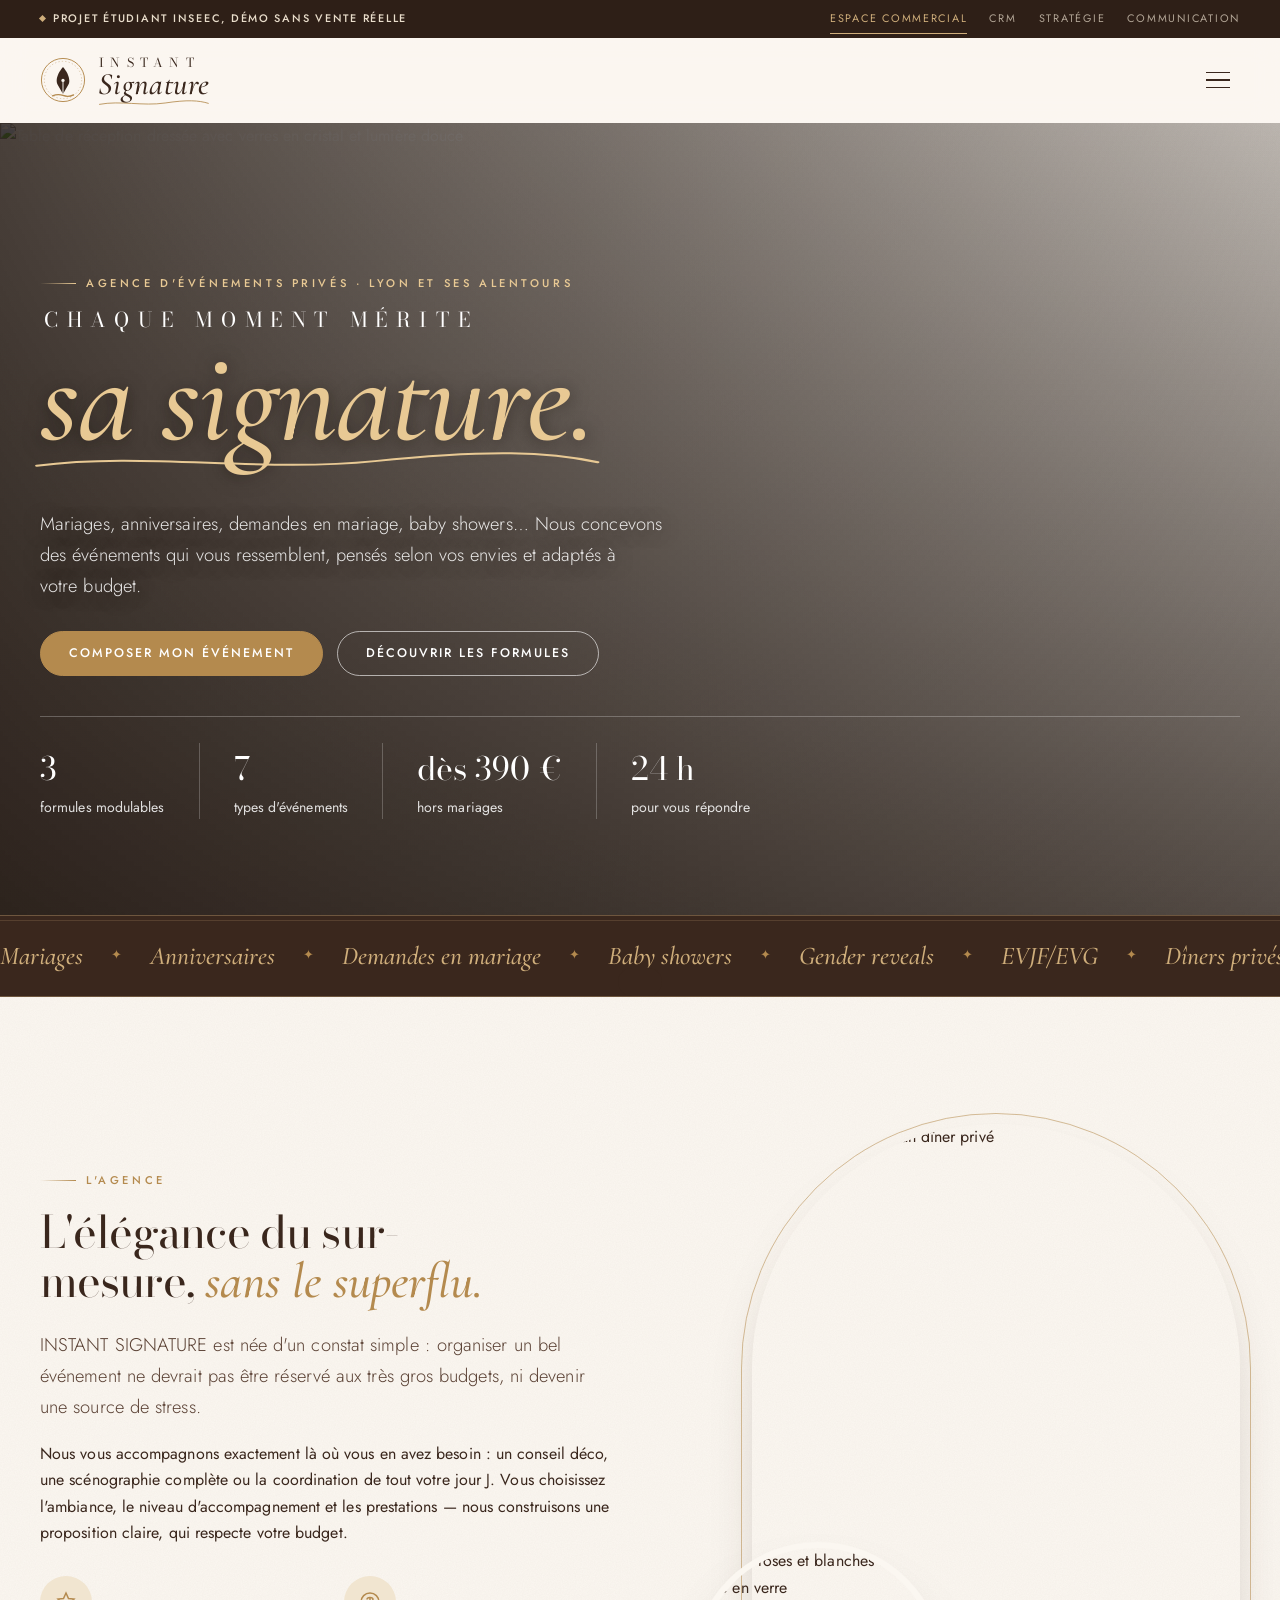
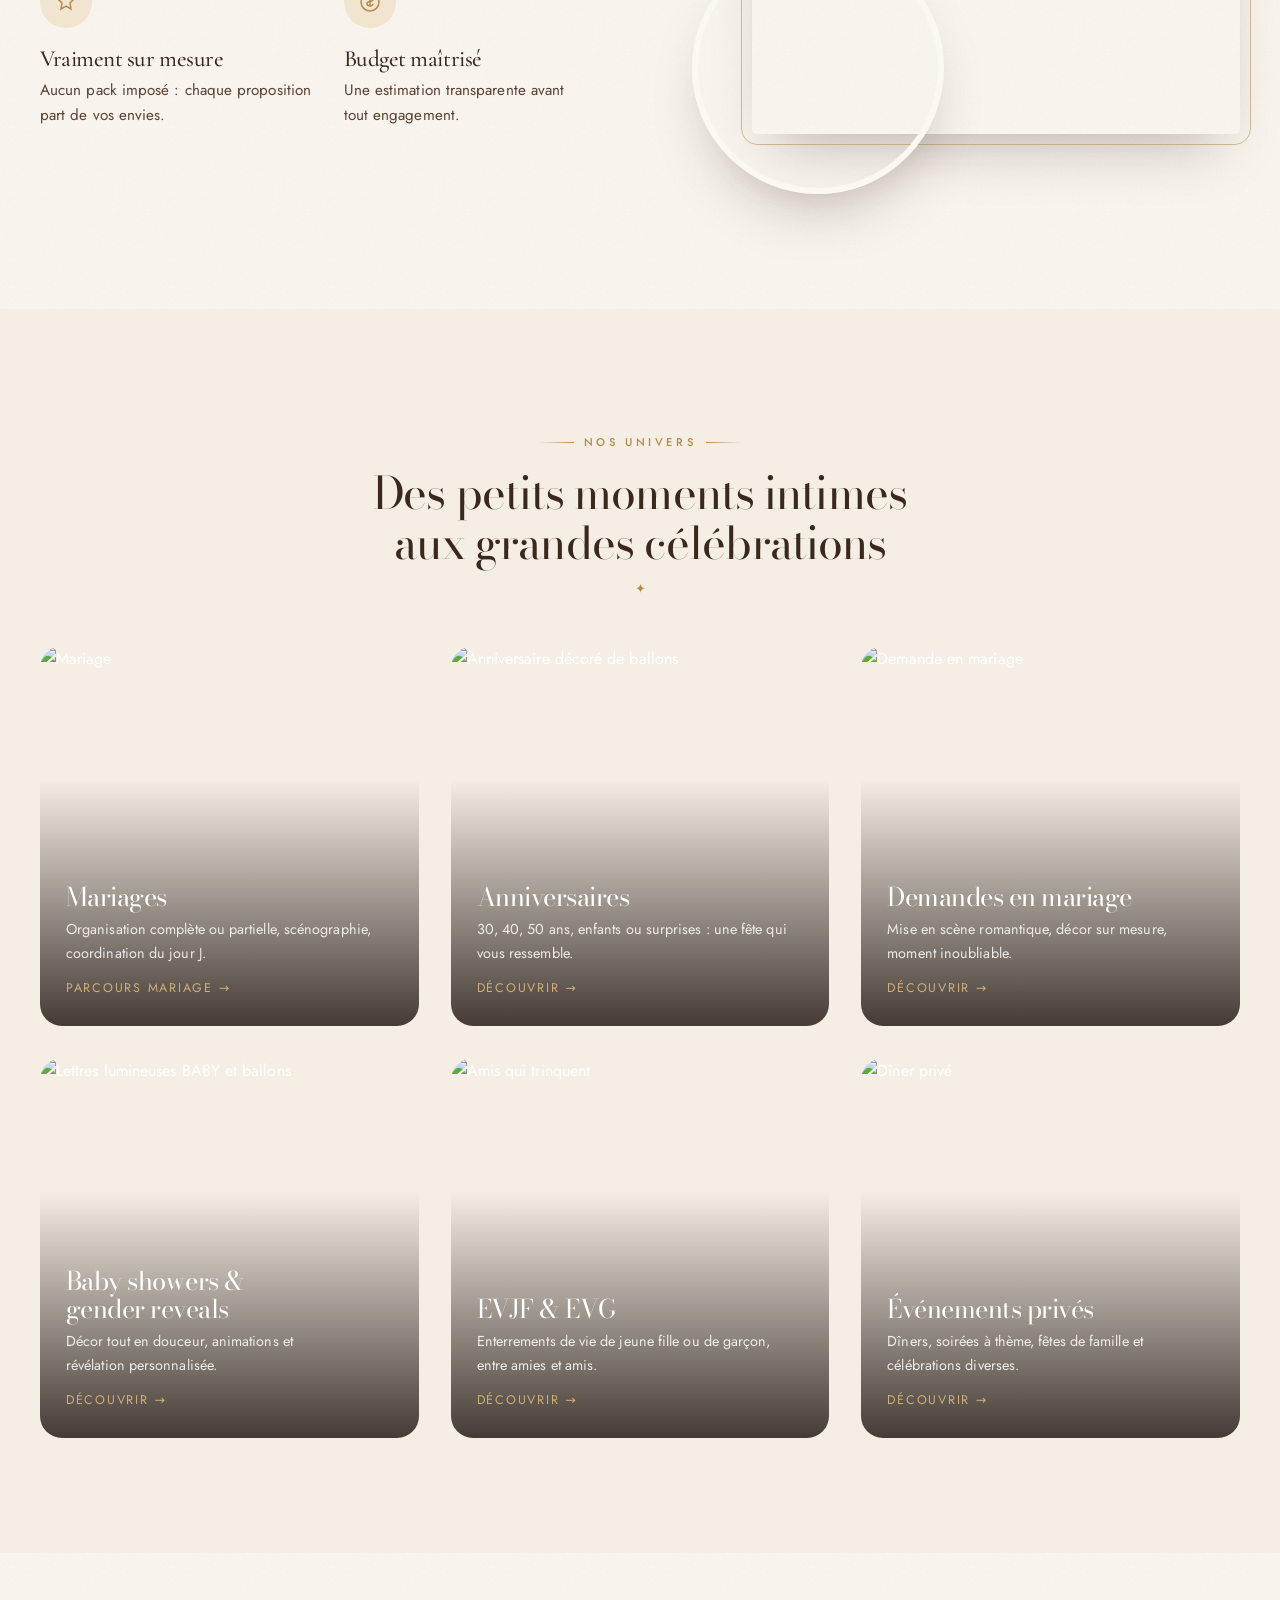
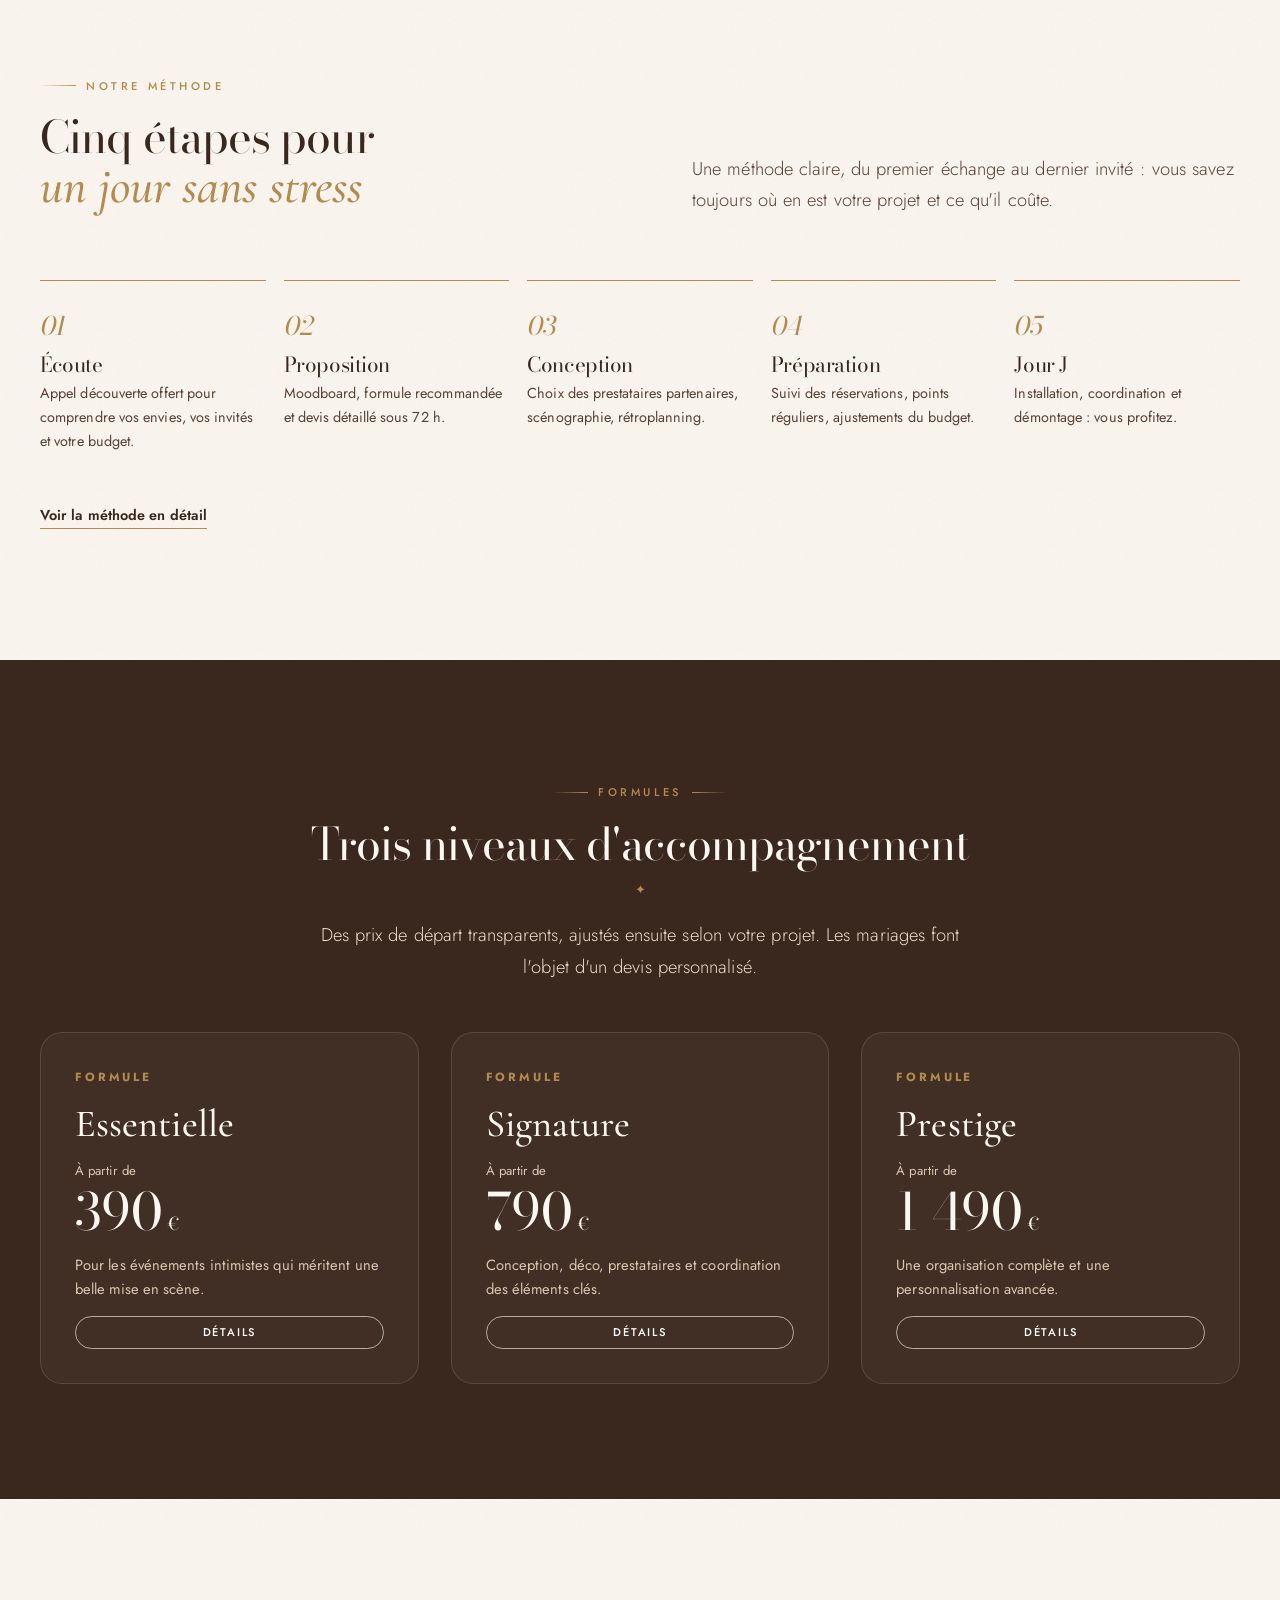
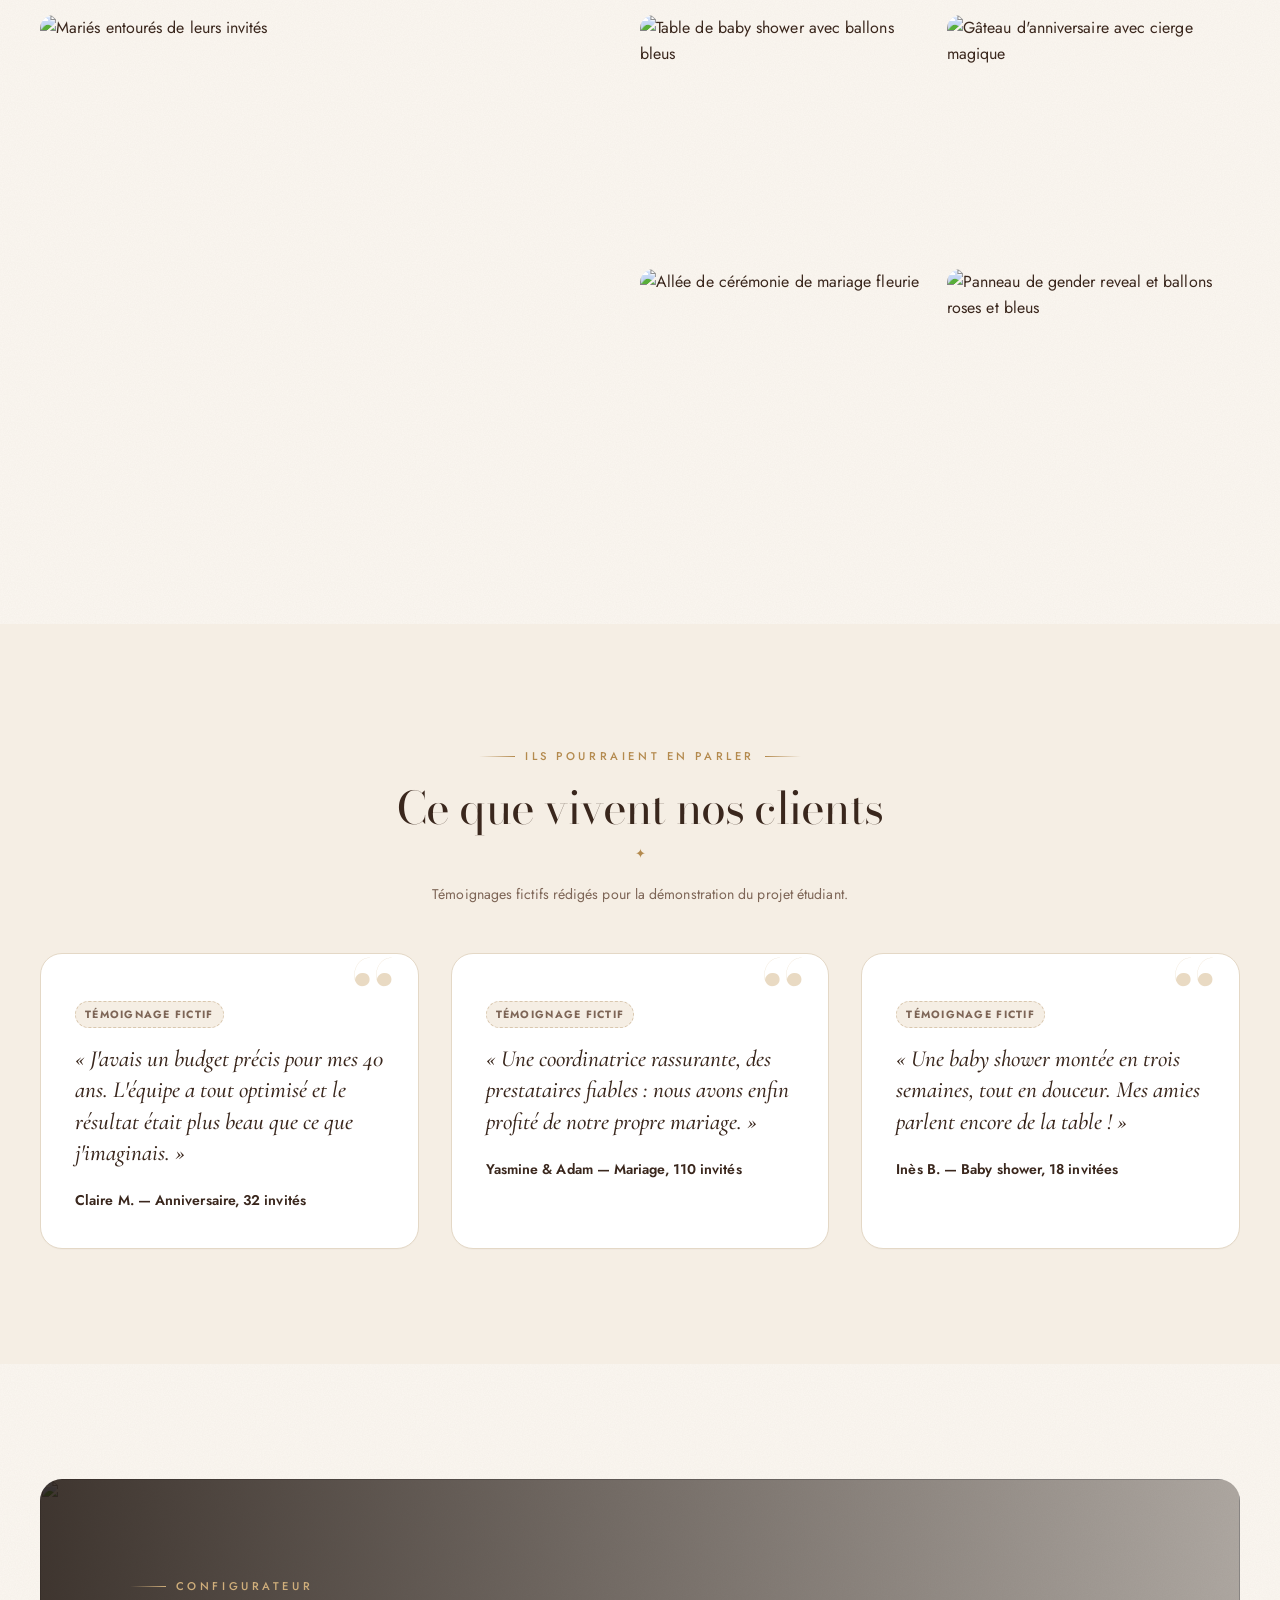
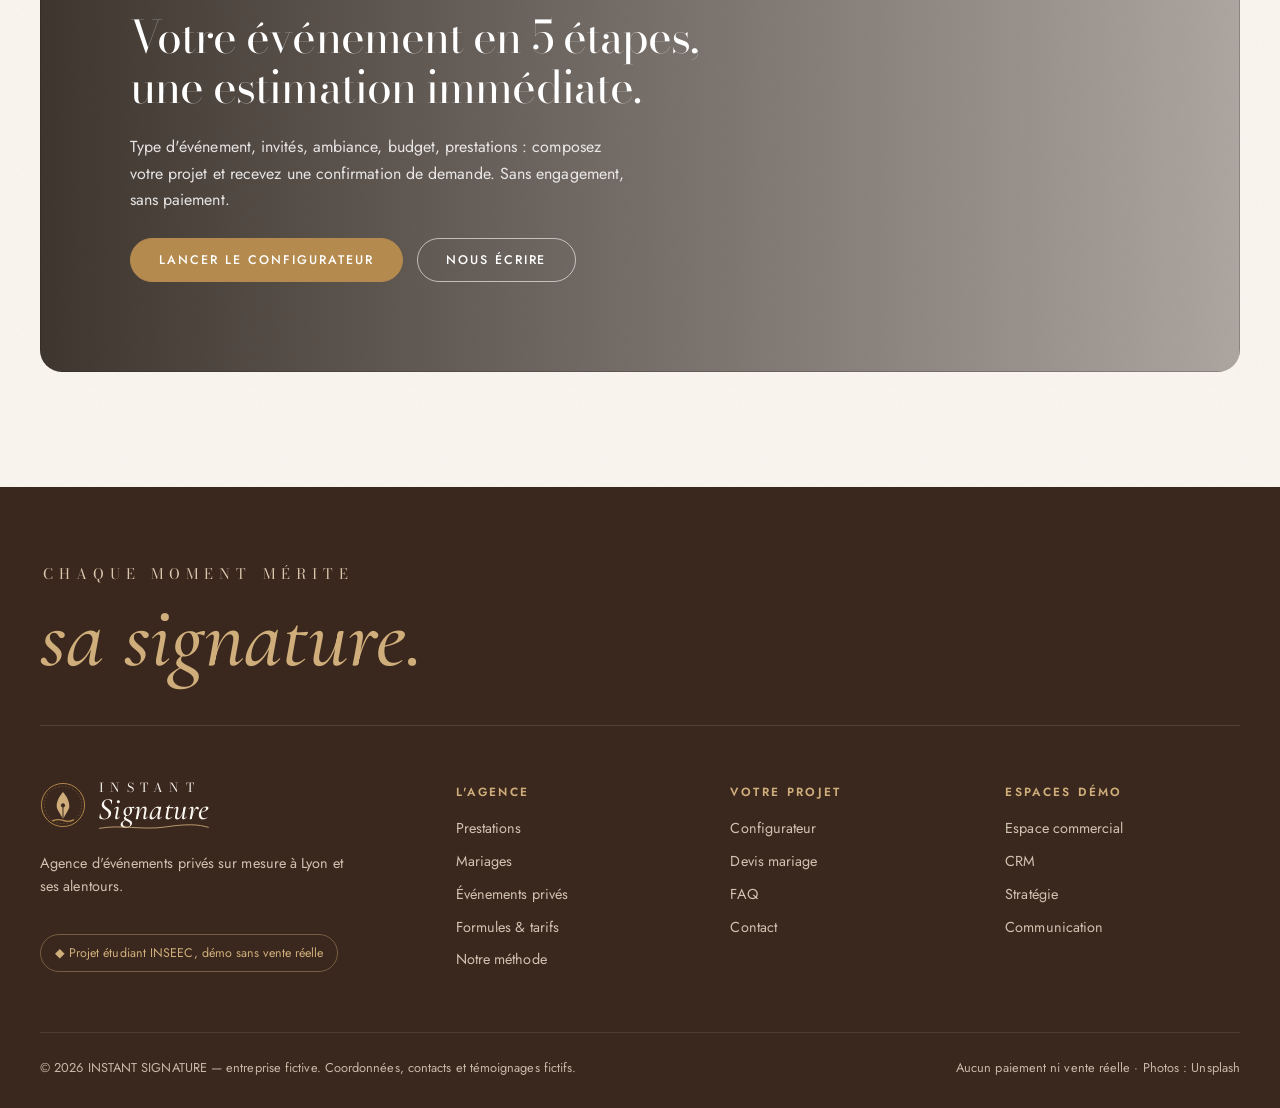
==== commit 02c023c3: "Add files via upload" ====
--- a/index.html
+++ b/index.html
@@ -4,7 +4,7 @@
   <meta charset="utf-8">
   <meta name="viewport" content="width=device-width, initial-scale=1">
   <title>INSTANT SIGNATURE — Événements privés sur mesure à Lyon</title>
-  <meta name="description" content="Agence d'événements privés à Lyon : mariages, anniversaires, demandes en mariage, baby showers, EVJF. Un événement à votre image, adapté à votre budget. Projet étudiant INSEEC.">
+  <meta name="description" content="Agence d'événements privés à Lyon : mariages, anniversaires, demandes en mariage, baby showers, EVJF/EVG. Un événement à votre image, adapté à votre budget. Projet étudiant INSEEC.">
   <link rel="preconnect" href="https://fonts.googleapis.com"><link rel="preconnect" href="https://fonts.gstatic.com" crossorigin>
   <link href="https://fonts.googleapis.com/css2?family=Bodoni+Moda:ital,opsz,wght@0,6..96,400..700;1,6..96,400..600&family=Cormorant+Garamond:ital,wght@0,500;1,400;1,500;1,600&family=Jost:wght@300..700&display=swap" rel="stylesheet">
   <link rel="stylesheet" href="assets/css/style.css">
@@ -16,7 +16,7 @@
   <div class="hero-media"><img src="https://images.unsplash.com/photo-1519225421980-715cb0215aed?auto=format&fit=crop&w=2000&q=80" alt="Table de réception dressée avec verres en cristal et lumière douce"></div>
   <div class="container">
     <span class="eyebrow">Agence d'événements privés · Lyon et ses alentours</span>
-    <h1>Chaque moment mérite <em class="sig">sa&nbsp;signature.<svg class="sig-line" viewBox="0 0 300 24" preserveAspectRatio="none" aria-hidden="true"><path d="M4 16 C 60 4, 120 22, 180 12 S 270 4, 296 13"/></svg></em></h1>
+    <h1 class="hero-title"><span class="ht-top">Chaque moment mérite</span> <em class="sig">sa&nbsp;signature.<svg class="sig-line" viewBox="0 0 300 24" preserveAspectRatio="none" aria-hidden="true"><path d="M4 16 C 60 4, 120 22, 180 12 S 270 4, 296 13"/></svg></em></h1>
     <p class="lead">Mariages, anniversaires, demandes en mariage, baby showers… Nous concevons des événements qui vous ressemblent, pensés selon vos envies et adaptés à votre budget.</p>
     <div class="btn-row" style="margin-top:30px">
       <a href="configurateur.html" class="btn gold">Composer mon événement</a>
@@ -33,8 +33,8 @@
 
 <div class="marquee" aria-hidden="true">
   <div class="marquee-track">
-    <span>Mariages</span><i>✦</i><span>Anniversaires</span><i>✦</i><span>Demandes en mariage</span><i>✦</i><span>Baby showers</span><i>✦</i><span>Gender reveals</span><i>✦</i><span>EVJF</span><i>✦</i><span>Dîners privés</span><i>✦</i>
-    <span>Mariages</span><i>✦</i><span>Anniversaires</span><i>✦</i><span>Demandes en mariage</span><i>✦</i><span>Baby showers</span><i>✦</i><span>Gender reveals</span><i>✦</i><span>EVJF</span><i>✦</i><span>Dîners privés</span><i>✦</i>
+    <span>Mariages</span><i>✦</i><span>Anniversaires</span><i>✦</i><span>Demandes en mariage</span><i>✦</i><span>Baby showers</span><i>✦</i><span>Gender reveals</span><i>✦</i><span>EVJF/EVG</span><i>✦</i><span>Dîners privés</span><i>✦</i>
+    <span>Mariages</span><i>✦</i><span>Anniversaires</span><i>✦</i><span>Demandes en mariage</span><i>✦</i><span>Baby showers</span><i>✦</i><span>Gender reveals</span><i>✦</i><span>EVJF/EVG</span><i>✦</i><span>Dîners privés</span><i>✦</i>
   </div>
 </div>
 
@@ -67,8 +67,8 @@
       <a href="mariages.html" class="event-card reveal"><img src="https://images.unsplash.com/photo-1519741497674-611481863552?auto=format&fit=crop&w=900&q=80" alt="Mariage"><div class="body"><h3>Mariages</h3><p>Organisation complète ou partielle, scénographie, coordination du jour J.</p><span class="arrow">Parcours mariage →</span></div></a>
       <a href="evenements-prives.html#anniversaires" class="event-card reveal"><img src="https://images.unsplash.com/photo-1530103862676-de8c9debad1d?auto=format&fit=crop&w=900&q=80" alt="Anniversaire décoré de ballons"><div class="body"><h3>Anniversaires</h3><p>30, 40, 50 ans, enfants ou surprises : une fête qui vous ressemble.</p><span class="arrow">Découvrir →</span></div></a>
       <a href="evenements-prives.html#demandes" class="event-card reveal"><img src="https://images.unsplash.com/photo-1606800052052-a08af7148866?auto=format&fit=crop&w=900&q=80" alt="Demande en mariage"><div class="body"><h3>Demandes en mariage</h3><p>Mise en scène romantique, décor sur mesure, moment inoubliable.</p><span class="arrow">Découvrir →</span></div></a>
-      <a href="evenements-prives.html#baby" class="event-card reveal"><img src="https://images.unsplash.com/photo-1487530811176-3780de880c2d?auto=format&fit=crop&w=900&q=80" alt="Compositions florales douces"><div class="body"><h3>Baby showers & gender reveals</h3><p>Décor tout en douceur, animations et révélation personnalisée.</p><span class="arrow">Découvrir →</span></div></a>
-      <a href="evenements-prives.html#evjf" class="event-card reveal"><img src="https://images.unsplash.com/photo-1464366400600-7168b8af9bc3?auto=format&fit=crop&w=900&q=80" alt="Fête entre amies"><div class="body"><h3>EVJF</h3><p>Journées et soirées entre amies, ateliers, brunchs, surprises.</p><span class="arrow">Découvrir →</span></div></a>
+      <a href="evenements-prives.html#baby" class="event-card reveal"><img src="https://images.unsplash.com/photo-1768776183122-95c7d3adbf3e?auto=format&fit=crop&w=900&q=80" alt="Lettres lumineuses BABY et ballons"><div class="body"><h3>Baby showers & gender reveals</h3><p>Décor tout en douceur, animations et révélation personnalisée.</p><span class="arrow">Découvrir →</span></div></a>
+      <a href="evenements-prives.html#evjf" class="event-card reveal"><img src="https://images.unsplash.com/photo-1527529482837-4698179dc6ce?auto=format&fit=crop&w=900&q=80" alt="Amis qui trinquent"><div class="body"><h3>EVJF & EVG</h3><p>Enterrements de vie de jeune fille ou de garçon, entre amies et amis.</p><span class="arrow">Découvrir →</span></div></a>
       <a href="evenements-prives.html#prives" class="event-card reveal"><img src="https://images.unsplash.com/photo-1649615644622-6d83f48e69c5?auto=format&fit=crop&w=900&q=80" alt="Dîner privé"><div class="body"><h3>Événements privés</h3><p>Dîners, soirées à thème, fêtes de famille et célébrations diverses.</p><span class="arrow">Découvrir →</span></div></a>
     </div>
   </div>
@@ -121,11 +121,11 @@
 <section class="section">
   <div class="container">
     <div class="gallery reveal">
-      <figure><img src="https://images.unsplash.com/photo-1478146896981-b80fe463b330?auto=format&fit=crop&w=1200&q=80" alt="Décoration de table de réception"></figure>
-      <figure><img src="https://images.unsplash.com/photo-1559373098-518914f1c315?auto=format&fit=crop&w=700&q=80" alt="Centre de table floral"></figure>
-      <figure><img src="https://images.unsplash.com/photo-1465495976277-4387d4b0b4c6?auto=format&fit=crop&w=700&q=80" alt="Ambiance de mariage"></figure>
-      <figure><img src="https://images.unsplash.com/photo-1502635385003-ee1e6a1a742d?auto=format&fit=crop&w=700&q=80" alt="Verres à pied sur une table"></figure>
-      <figure><img src="https://images.unsplash.com/photo-1490750967868-88aa4486c946?auto=format&fit=crop&w=700&q=80" alt="Fleurs roses"></figure>
+      <figure><img src="https://images.unsplash.com/photo-1583939003579-730e3918a45a?auto=format&fit=crop&w=1200&q=80" alt="Mariés entourés de leurs invités"></figure>
+      <figure><img src="https://images.unsplash.com/photo-1644785421448-e1b038f2381e?auto=format&fit=crop&w=700&q=80" alt="Table de baby shower avec ballons bleus"></figure>
+      <figure><img src="https://images.unsplash.com/photo-1577998474517-7eeeed4e448a?auto=format&fit=crop&w=700&q=80" alt="Gâteau d'anniversaire avec cierge magique"></figure>
+      <figure><img src="https://images.unsplash.com/photo-1469371670807-013ccf25f16a?auto=format&fit=crop&w=700&q=80" alt="Allée de cérémonie de mariage fleurie"></figure>
+      <figure><img src="https://images.unsplash.com/photo-1788462810835-51fffad94026?auto=format&fit=crop&w=700&q=80" alt="Panneau de gender reveal et ballons roses et bleus"></figure>
     </div>
   </div>
 </section>
--- a/assets/css/style.css
+++ b/assets/css/style.css
@@ -774,3 +774,51 @@
   .spaces { gap: 14px; flex-wrap: nowrap; }
   .spaces a { padding: 6px 0; white-space: nowrap; }
 }
+
+/* =========================================================
+   Logo plume · titre d'accueil · bouton menu · cartes
+   ========================================================= */
+.brand { gap: 12px; }
+.seal, .brand-text { display: none; }
+.logo-mark { width: 46px; height: 46px; flex: none; overflow: visible; }
+.lm-ring { fill: none; stroke: var(--gold); stroke-width: 1; }
+.lm-ring2 { fill: none; stroke: var(--gold); stroke-width: .6; stroke-dasharray: 1.4 2.2; opacity: .7; }
+.lm-nib { fill: var(--choco); }
+.lm-slit { stroke: var(--ivory); stroke-width: 1; stroke-linecap: round; }
+.lm-hole { fill: var(--ivory); }
+.lm-ink { fill: none; stroke: var(--gold); stroke-width: 1.3; stroke-linecap: round; }
+.logo-word { display: flex; flex-direction: column; line-height: 1; }
+.logo-top { font-family: var(--serif); font-size: .78rem; letter-spacing: .5em; text-transform: uppercase; color: var(--choco); margin-left: .1em; }
+.logo-script { position: relative; font-family: var(--italic); font-style: italic; font-weight: 500; font-size: 1.95rem; line-height: .95; color: var(--choco); letter-spacing: .01em; padding-bottom: 3px; }
+.logo-script .sig-line { left: 0; bottom: -4px; width: 100%; height: 8px; stroke: var(--gold); stroke-width: 2.4; }
+.brand:hover .logo-script .sig-line { animation: drawSig 1.2s ease forwards; stroke-dashoffset: 420; }
+.brand-footer { display: inline-flex; align-items: center; }
+.brand-footer .lm-nib { fill: var(--gold-2); }
+.brand-footer .lm-slit, .brand-footer .lm-hole { stroke: var(--choco); fill: var(--choco); }
+.brand-footer .logo-top, .brand-footer .logo-script { color: var(--ivory); }
+.brand-footer .logo-script .sig-line { stroke: var(--gold-2); }
+
+/* Bouton « Composer mon événement » du menu : toujours chocolat */
+.main-nav .btn.nav-cta, .main-nav .btn.nav-cta:hover { background: var(--choco); color: var(--ivory); border-color: var(--choco); }
+.main-nav .btn.nav-cta:hover { background: var(--choco-2); }
+
+/* Cartes événements : la carte grandit simplement au survol, sans cadre */
+.event-card::before { display: none; }
+.event-card { transition: transform .45s cubic-bezier(.2,.7,.2,1), box-shadow .45s; }
+.event-card:hover { transform: scale(1.035); box-shadow: var(--shadow-lg); z-index: 2; }
+.event-card:hover img { transform: none; }
+
+/* Titre d'accueil : petites capitales + grande signature à la plume */
+.hero h1.hero-title { max-width: none; line-height: 1; }
+.ht-top { display: block; font-family: var(--serif); font-weight: 400; font-size: clamp(.95rem, 1.6vw, 1.3rem); letter-spacing: .42em; text-transform: uppercase; margin: 0 0 .35em .2em; text-shadow: none; }
+.hero h1.hero-title .sig { font-size: clamp(3.6rem, 10vw, 8.2rem); line-height: .95; font-weight: 500; letter-spacing: -.01em; padding-bottom: .1em; }
+.hero h1.hero-title .sig-line { stroke-width: 1.6; bottom: -.02em; height: .22em; }
+.footer-motto .ht-top { font-size: .9rem; color: var(--beige-2); margin-bottom: .5em; }
+.footer-motto em { font-size: 1.5em; }
+@media (max-width: 640px) {
+  .logo-mark { width: 38px; height: 38px; }
+  .logo-top { font-size: .64rem; letter-spacing: .42em; }
+  .logo-script { font-size: 1.6rem; }
+  .ht-top { letter-spacing: .26em; font-size: .82rem; }
+  .hero h1.hero-title .sig { font-size: 3.3rem; }
+}
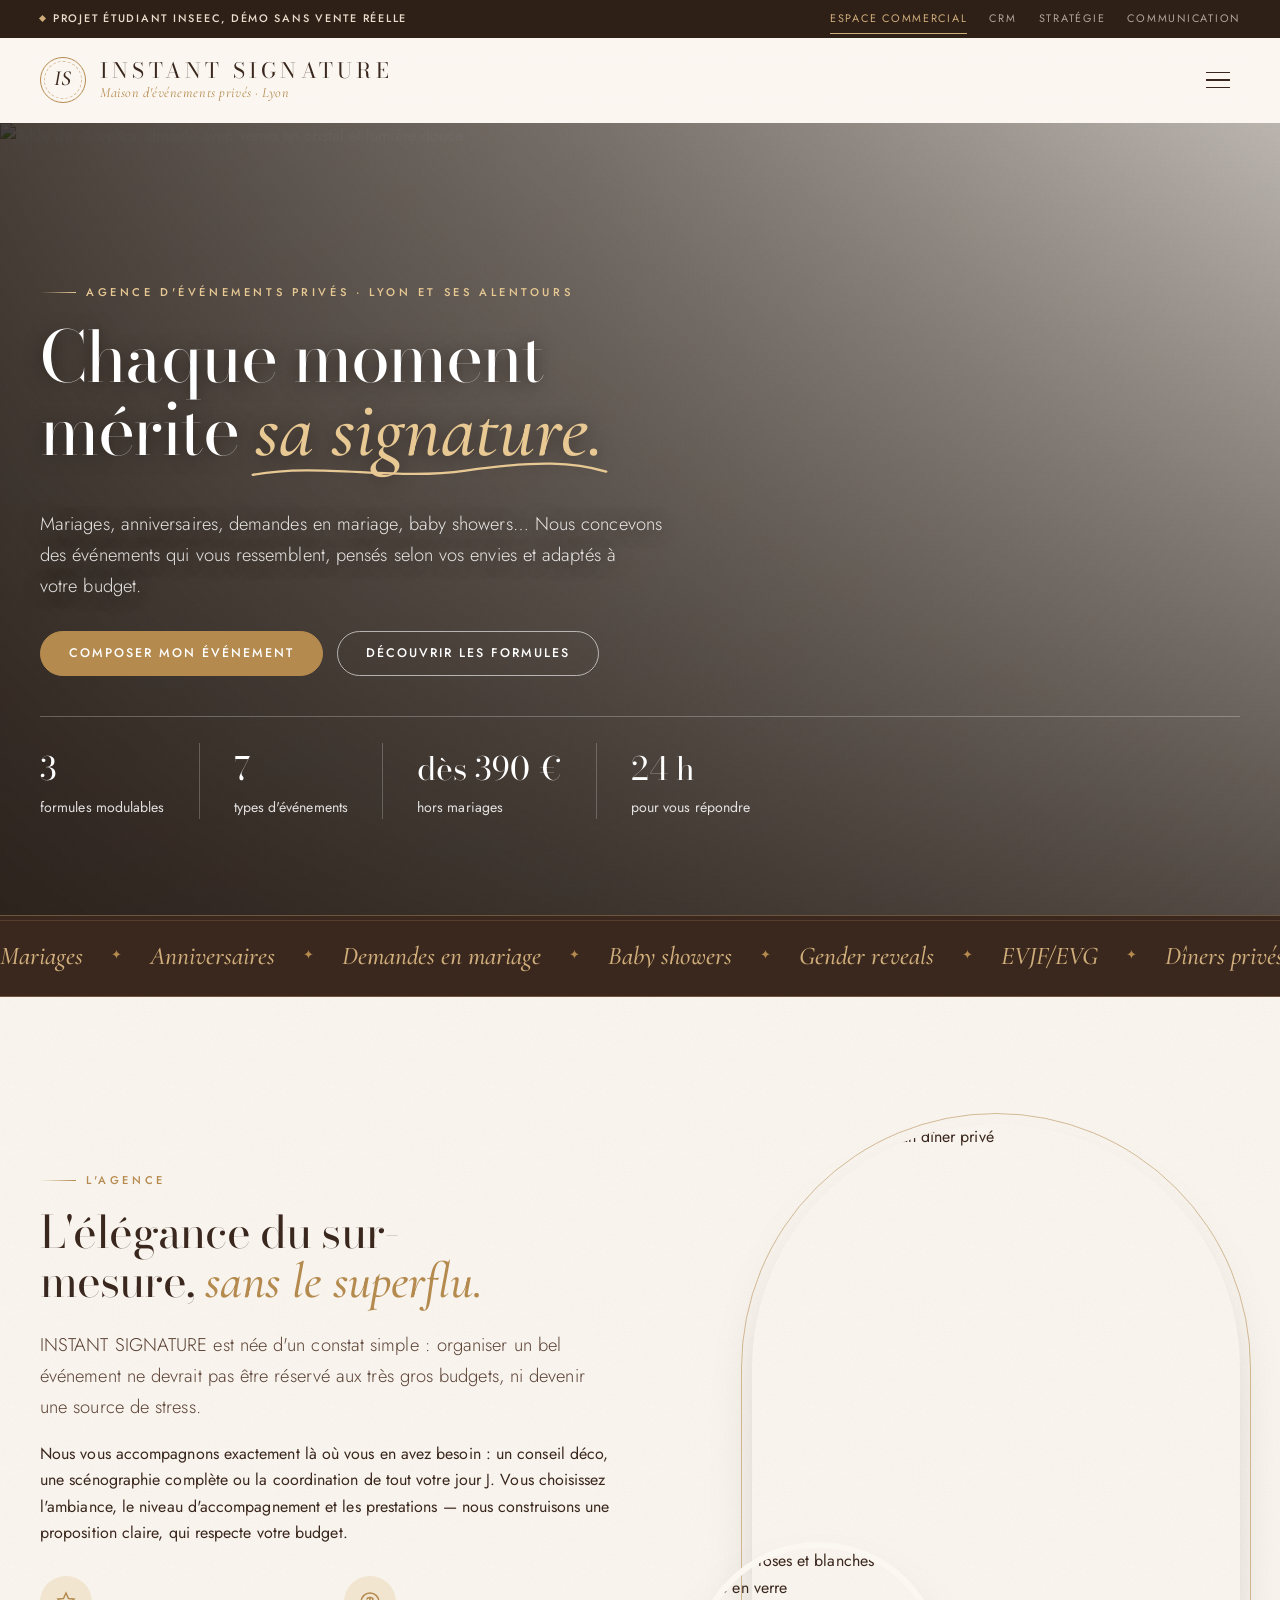
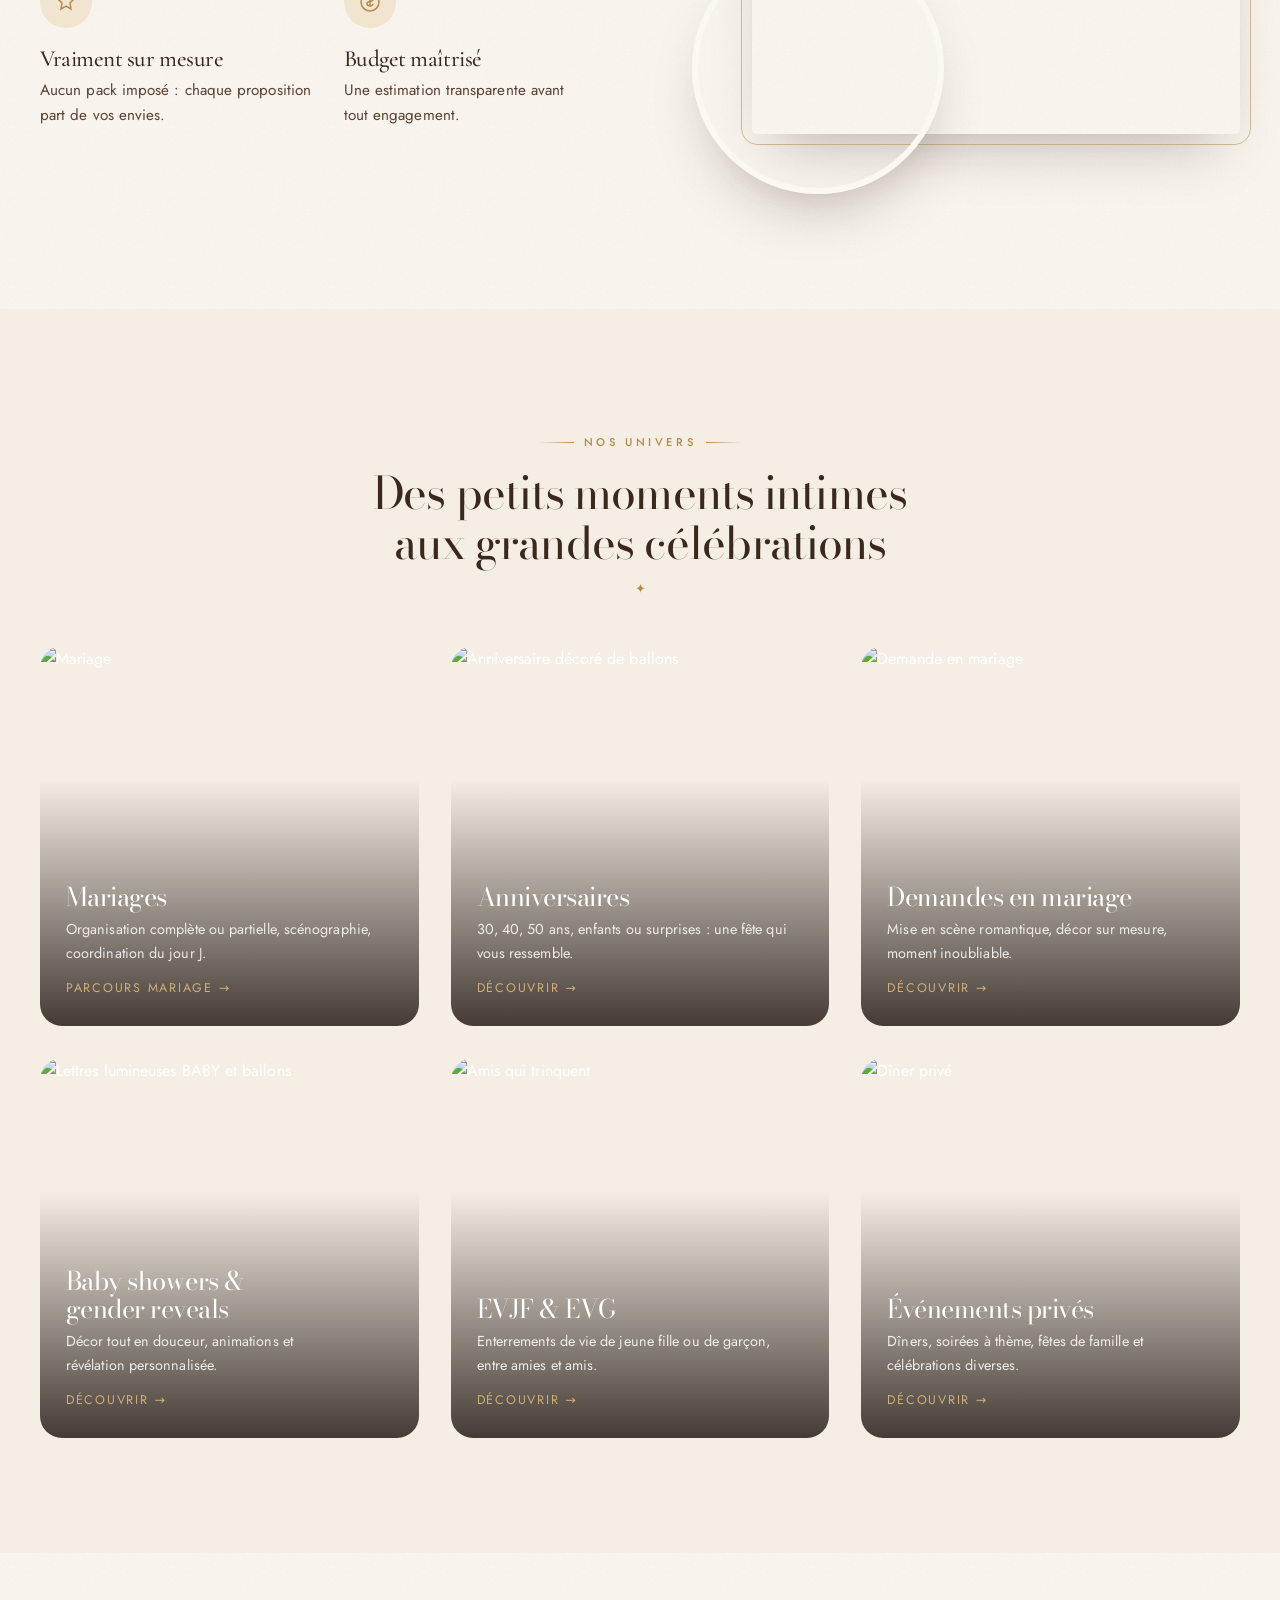
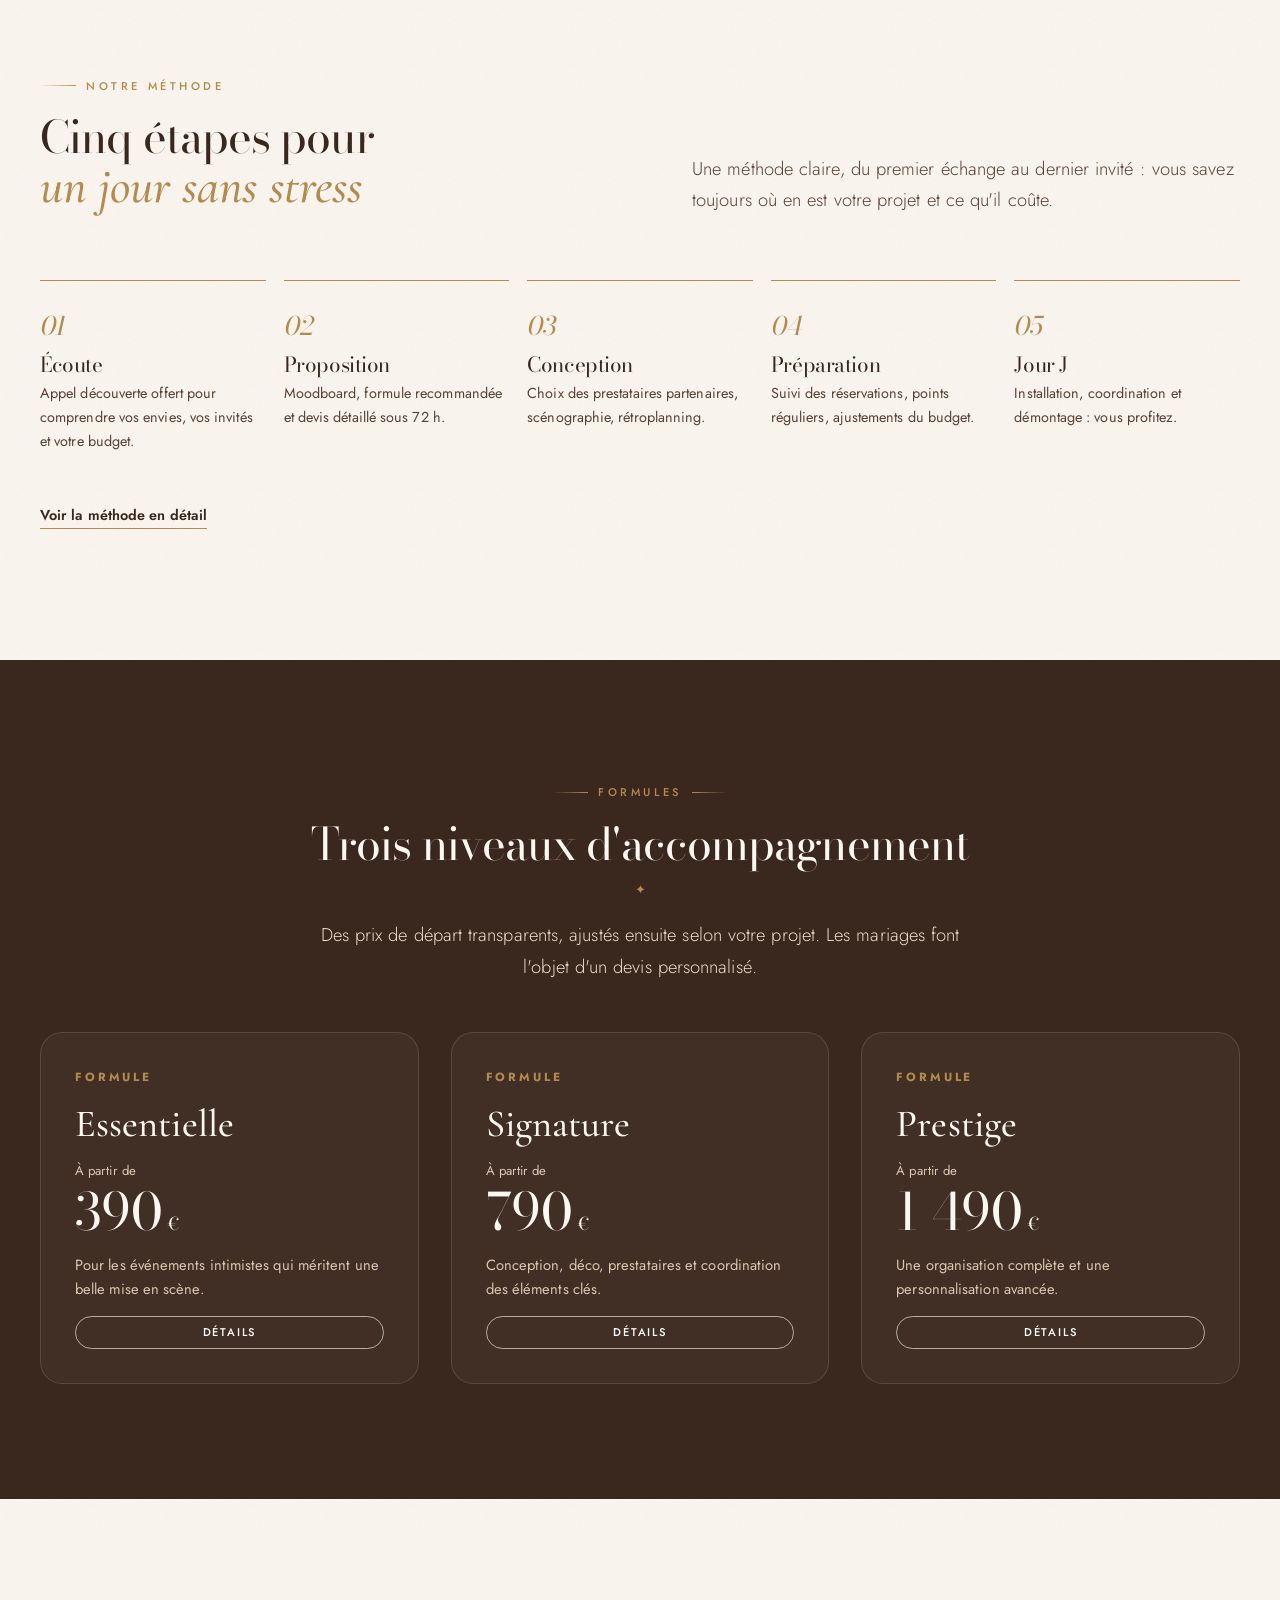
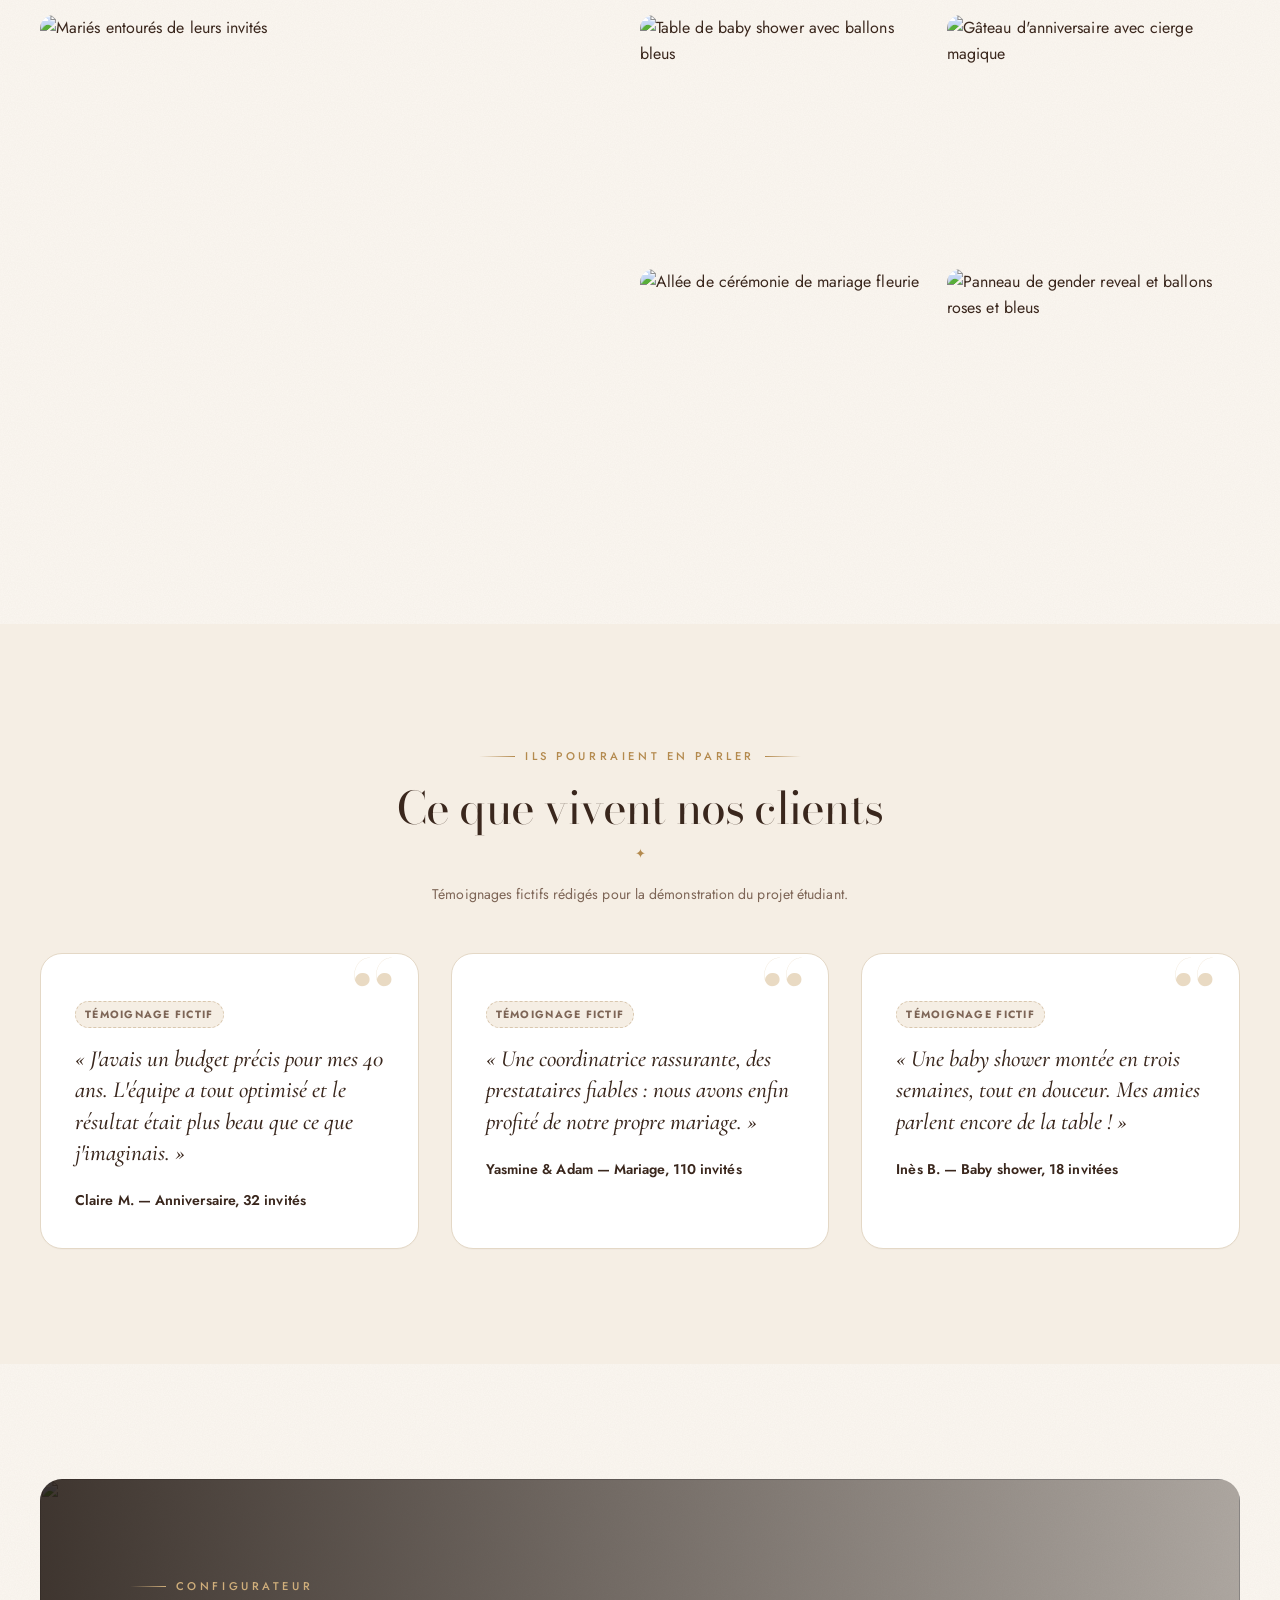
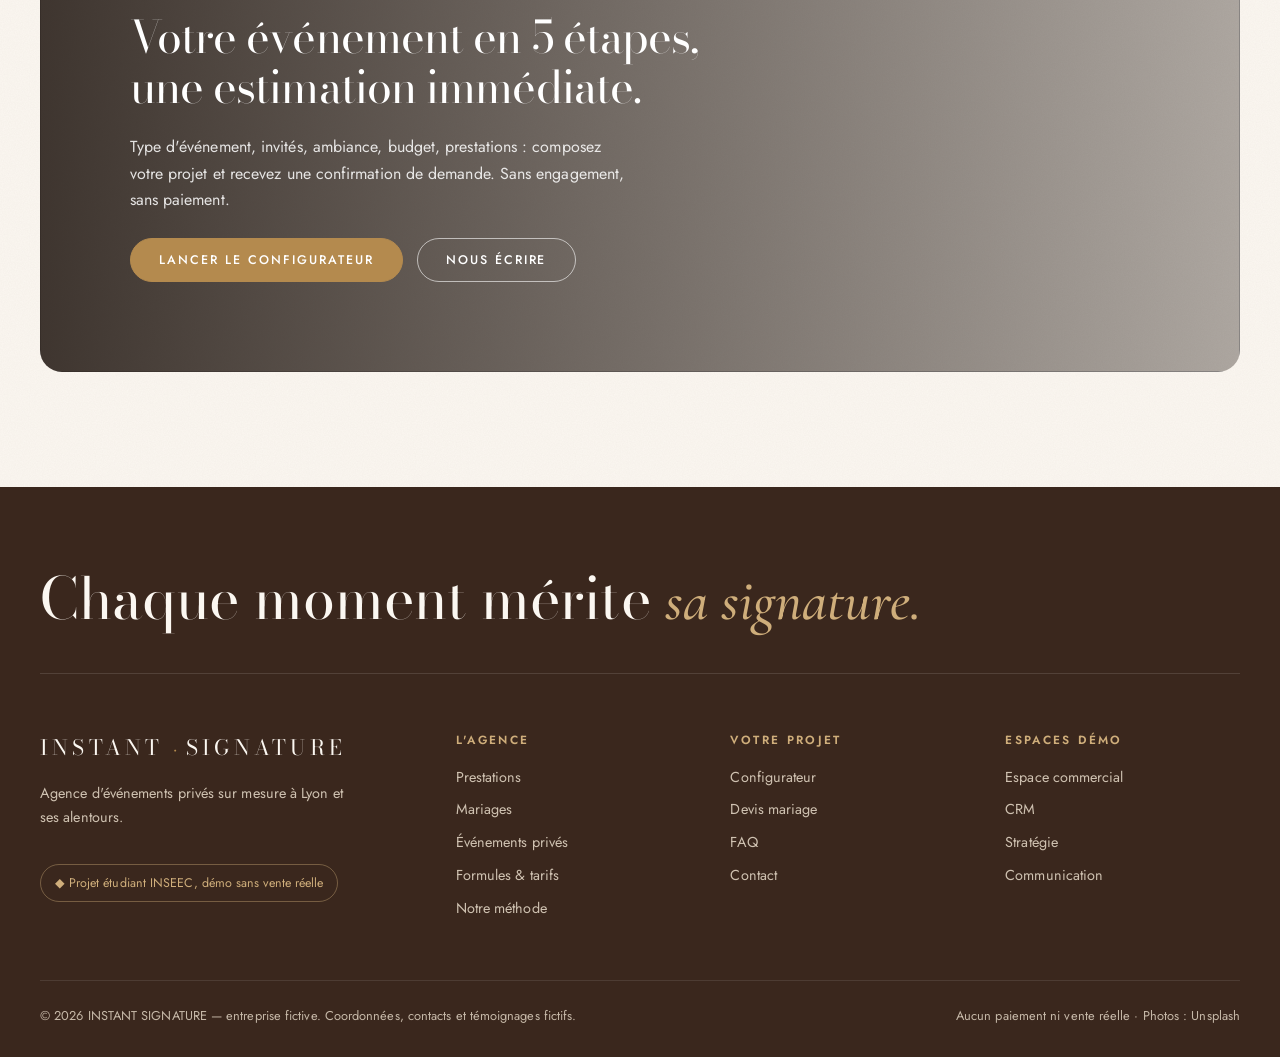
==== commit 96492c4d: "Add files via upload" ====
--- a/index.html
+++ b/index.html
@@ -16,7 +16,7 @@
   <div class="hero-media"><img src="https://images.unsplash.com/photo-1519225421980-715cb0215aed?auto=format&fit=crop&w=2000&q=80" alt="Table de réception dressée avec verres en cristal et lumière douce"></div>
   <div class="container">
     <span class="eyebrow">Agence d'événements privés · Lyon et ses alentours</span>
-    <h1 class="hero-title"><span class="ht-top">Chaque moment mérite</span> <em class="sig">sa&nbsp;signature.<svg class="sig-line" viewBox="0 0 300 24" preserveAspectRatio="none" aria-hidden="true"><path d="M4 16 C 60 4, 120 22, 180 12 S 270 4, 296 13"/></svg></em></h1>
+    <h1>Chaque moment mérite <em class="sig">sa&nbsp;signature.<svg class="sig-line" viewBox="0 0 300 24" preserveAspectRatio="none" aria-hidden="true"><path d="M4 16 C 60 4, 120 22, 180 12 S 270 4, 296 13"/></svg></em></h1>
     <p class="lead">Mariages, anniversaires, demandes en mariage, baby showers… Nous concevons des événements qui vous ressemblent, pensés selon vos envies et adaptés à votre budget.</p>
     <div class="btn-row" style="margin-top:30px">
       <a href="configurateur.html" class="btn gold">Composer mon événement</a>
--- a/assets/css/style.css
+++ b/assets/css/style.css
@@ -775,50 +775,11 @@
   .spaces a { padding: 6px 0; white-space: nowrap; }
 }
 
-/* =========================================================
-   Logo plume · titre d'accueil · bouton menu · cartes
-   ========================================================= */
-.brand { gap: 12px; }
-.seal, .brand-text { display: none; }
-.logo-mark { width: 46px; height: 46px; flex: none; overflow: visible; }
-.lm-ring { fill: none; stroke: var(--gold); stroke-width: 1; }
-.lm-ring2 { fill: none; stroke: var(--gold); stroke-width: .6; stroke-dasharray: 1.4 2.2; opacity: .7; }
-.lm-nib { fill: var(--choco); }
-.lm-slit { stroke: var(--ivory); stroke-width: 1; stroke-linecap: round; }
-.lm-hole { fill: var(--ivory); }
-.lm-ink { fill: none; stroke: var(--gold); stroke-width: 1.3; stroke-linecap: round; }
-.logo-word { display: flex; flex-direction: column; line-height: 1; }
-.logo-top { font-family: var(--serif); font-size: .78rem; letter-spacing: .5em; text-transform: uppercase; color: var(--choco); margin-left: .1em; }
-.logo-script { position: relative; font-family: var(--italic); font-style: italic; font-weight: 500; font-size: 1.95rem; line-height: .95; color: var(--choco); letter-spacing: .01em; padding-bottom: 3px; }
-.logo-script .sig-line { left: 0; bottom: -4px; width: 100%; height: 8px; stroke: var(--gold); stroke-width: 2.4; }
-.brand:hover .logo-script .sig-line { animation: drawSig 1.2s ease forwards; stroke-dashoffset: 420; }
-.brand-footer { display: inline-flex; align-items: center; }
-.brand-footer .lm-nib { fill: var(--gold-2); }
-.brand-footer .lm-slit, .brand-footer .lm-hole { stroke: var(--choco); fill: var(--choco); }
-.brand-footer .logo-top, .brand-footer .logo-script { color: var(--ivory); }
-.brand-footer .logo-script .sig-line { stroke: var(--gold-2); }
-
-/* Bouton « Composer mon événement » du menu : toujours chocolat */
-.main-nav .btn.nav-cta, .main-nav .btn.nav-cta:hover { background: var(--choco); color: var(--ivory); border-color: var(--choco); }
-.main-nav .btn.nav-cta:hover { background: var(--choco-2); }
-
-/* Cartes événements : la carte grandit simplement au survol, sans cadre */
+/* Bouton « Composer mon événement » du menu : chocolat en permanence */
+.main-nav .btn, .main-nav .btn:hover { background: var(--choco); color: var(--ivory); border-color: var(--choco); }
+.main-nav .btn:hover { background: var(--choco-2); }
+/* Cartes événements : pas de cadre doré, la carte grandit simplement au survol */
 .event-card::before { display: none; }
 .event-card { transition: transform .45s cubic-bezier(.2,.7,.2,1), box-shadow .45s; }
 .event-card:hover { transform: scale(1.035); box-shadow: var(--shadow-lg); z-index: 2; }
 .event-card:hover img { transform: none; }
-
-/* Titre d'accueil : petites capitales + grande signature à la plume */
-.hero h1.hero-title { max-width: none; line-height: 1; }
-.ht-top { display: block; font-family: var(--serif); font-weight: 400; font-size: clamp(.95rem, 1.6vw, 1.3rem); letter-spacing: .42em; text-transform: uppercase; margin: 0 0 .35em .2em; text-shadow: none; }
-.hero h1.hero-title .sig { font-size: clamp(3.6rem, 10vw, 8.2rem); line-height: .95; font-weight: 500; letter-spacing: -.01em; padding-bottom: .1em; }
-.hero h1.hero-title .sig-line { stroke-width: 1.6; bottom: -.02em; height: .22em; }
-.footer-motto .ht-top { font-size: .9rem; color: var(--beige-2); margin-bottom: .5em; }
-.footer-motto em { font-size: 1.5em; }
-@media (max-width: 640px) {
-  .logo-mark { width: 38px; height: 38px; }
-  .logo-top { font-size: .64rem; letter-spacing: .42em; }
-  .logo-script { font-size: 1.6rem; }
-  .ht-top { letter-spacing: .26em; font-size: .82rem; }
-  .hero h1.hero-title .sig { font-size: 3.3rem; }
-}
